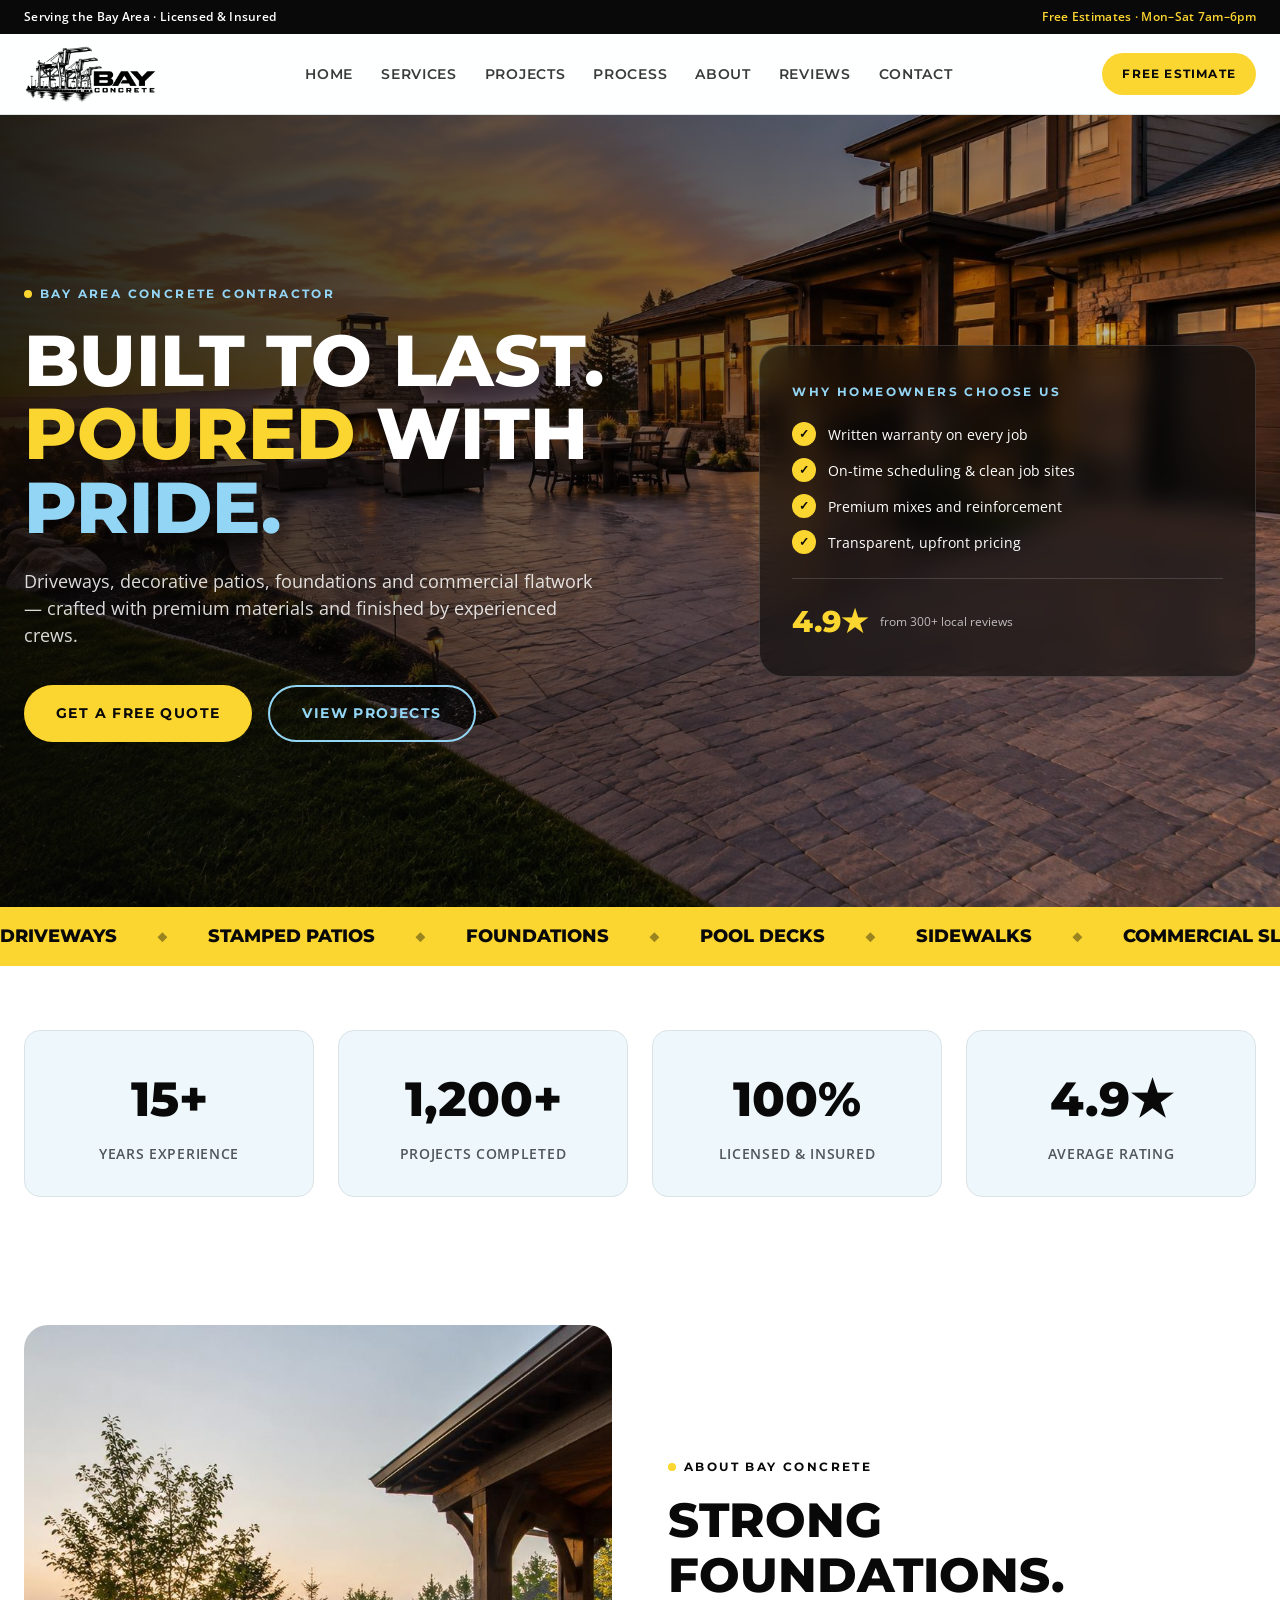
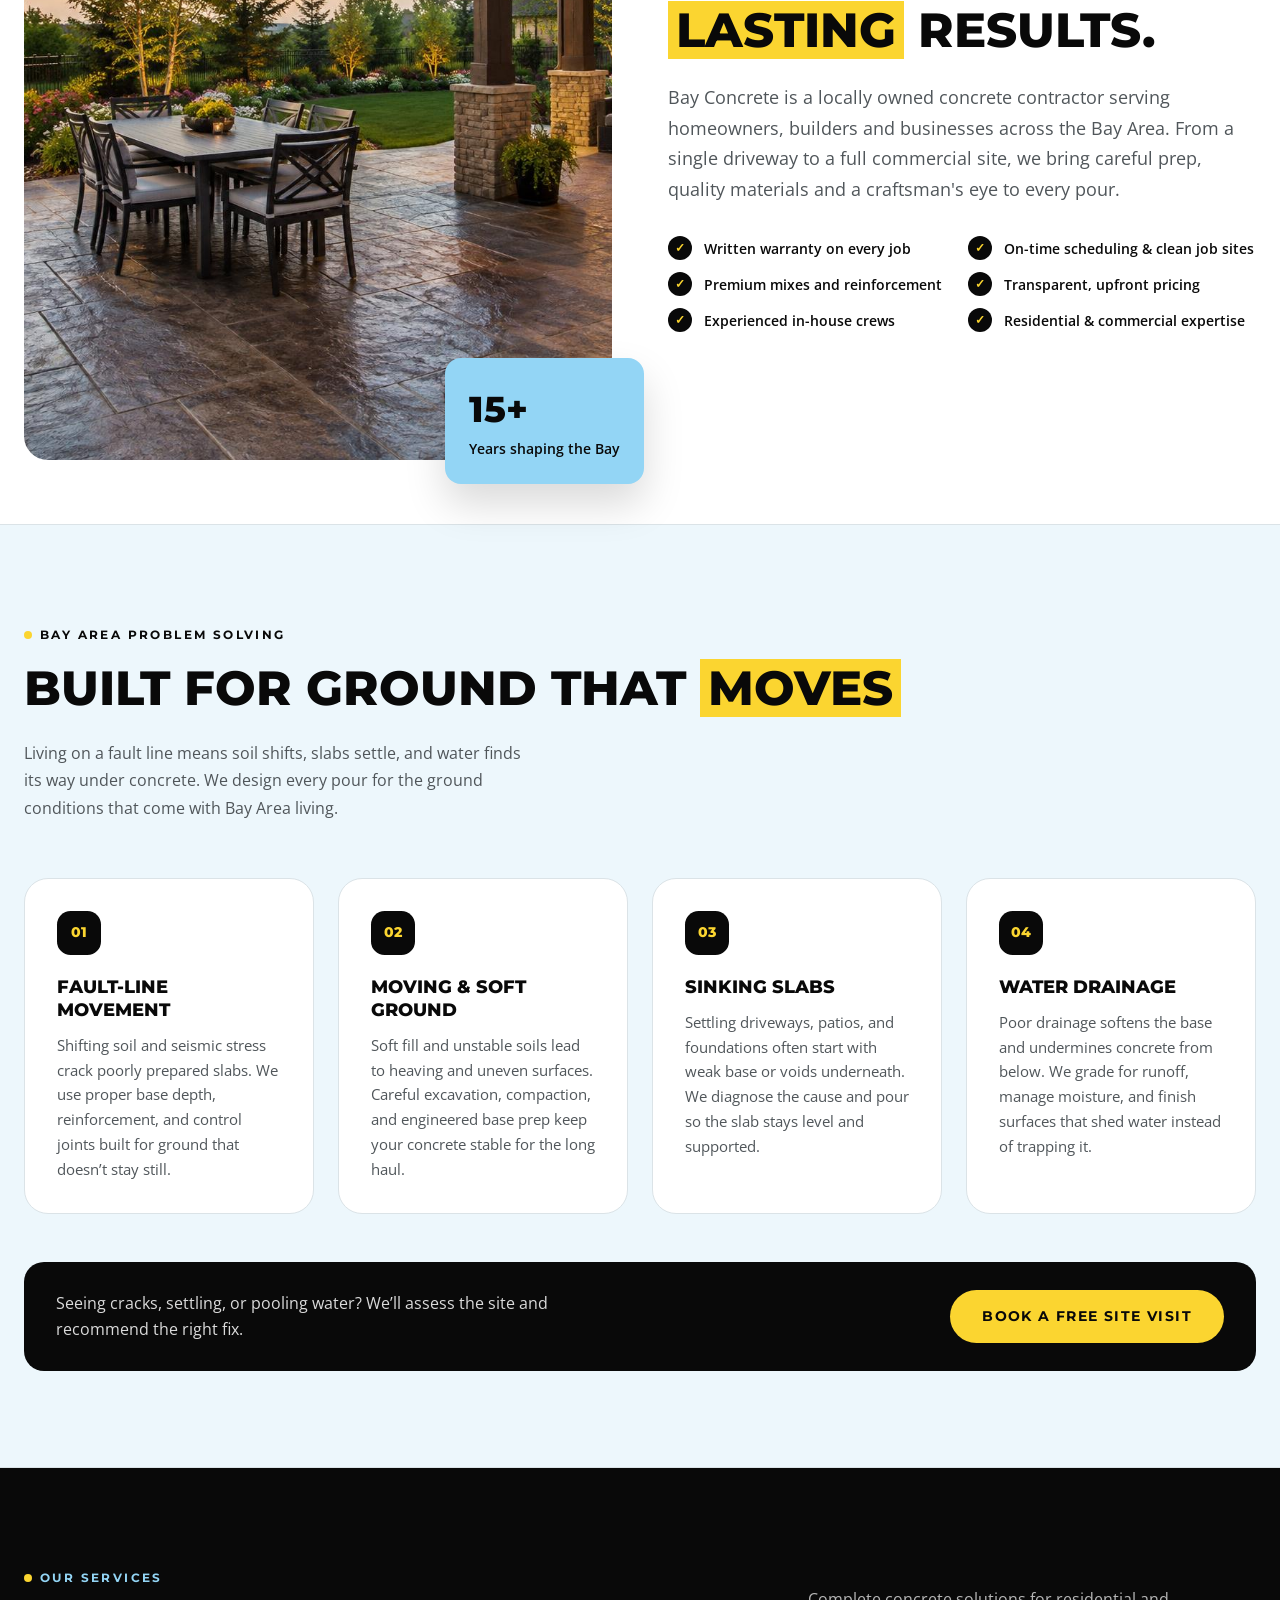
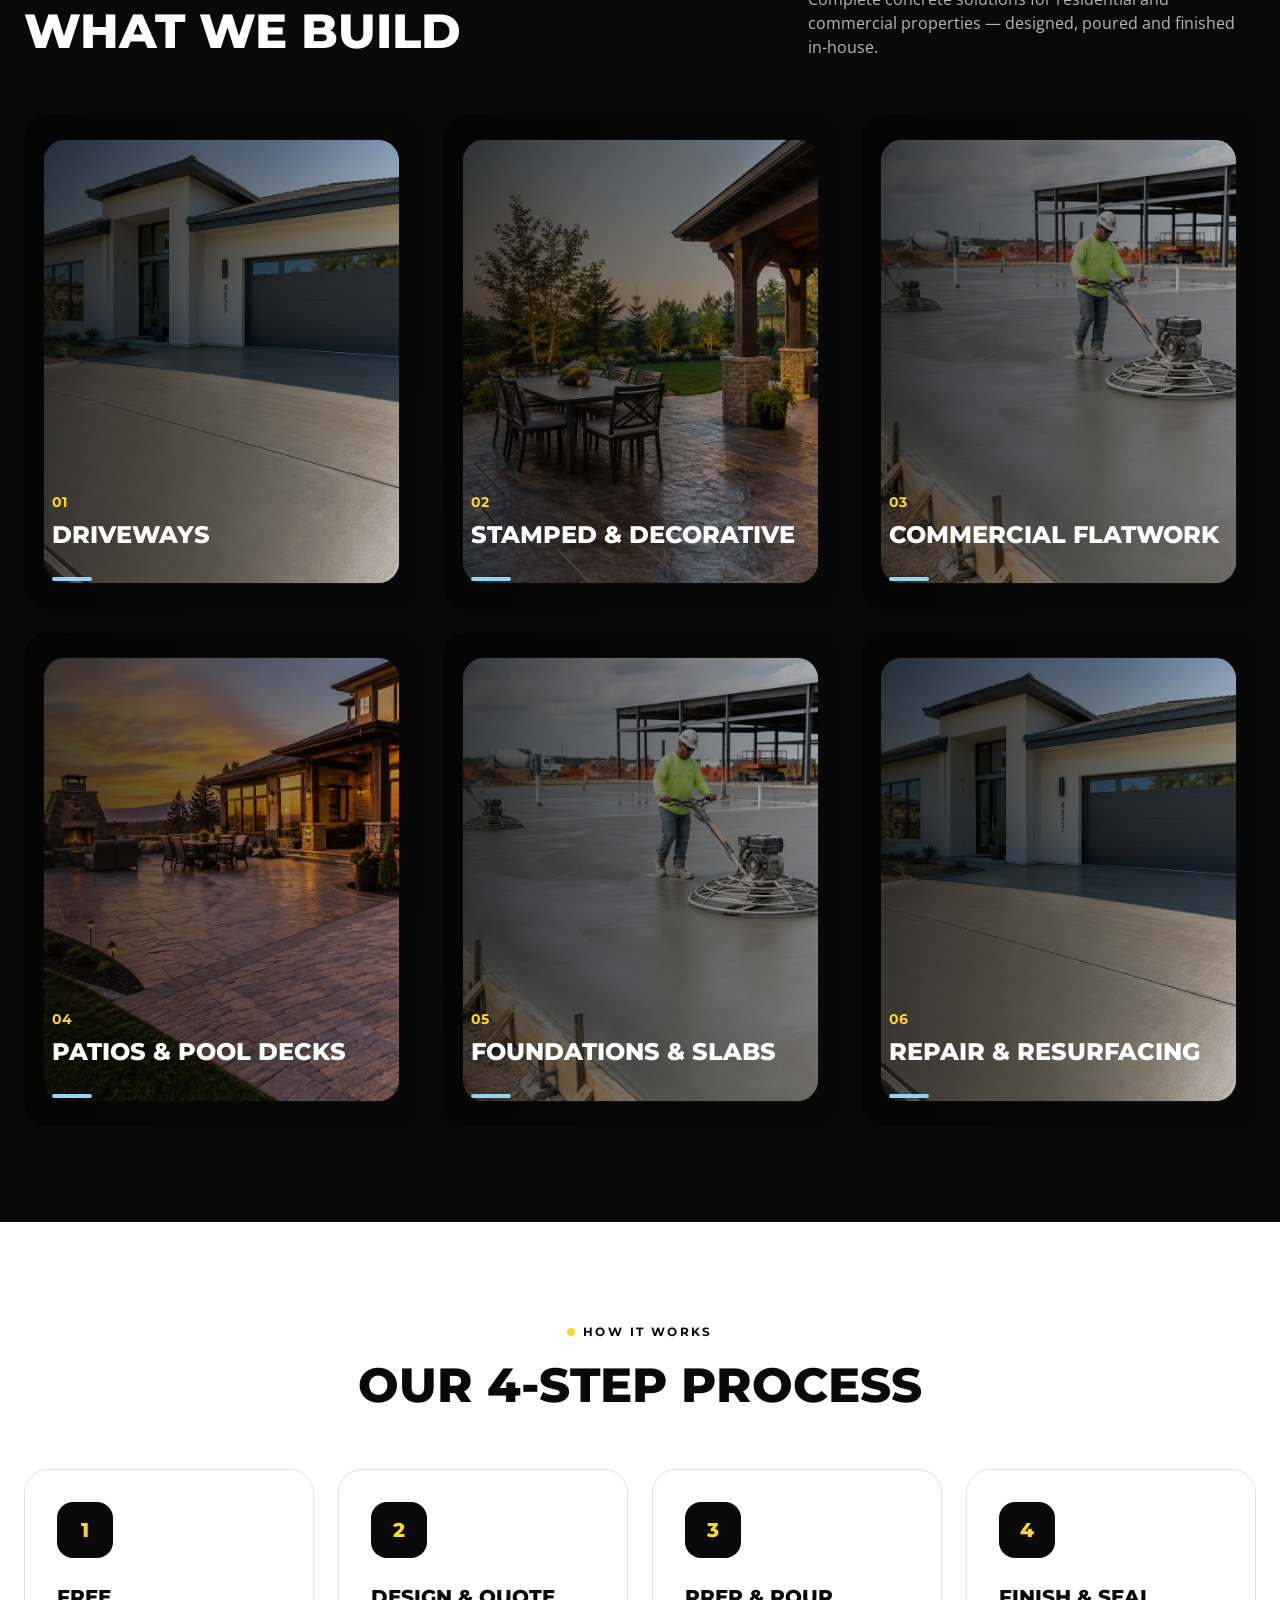
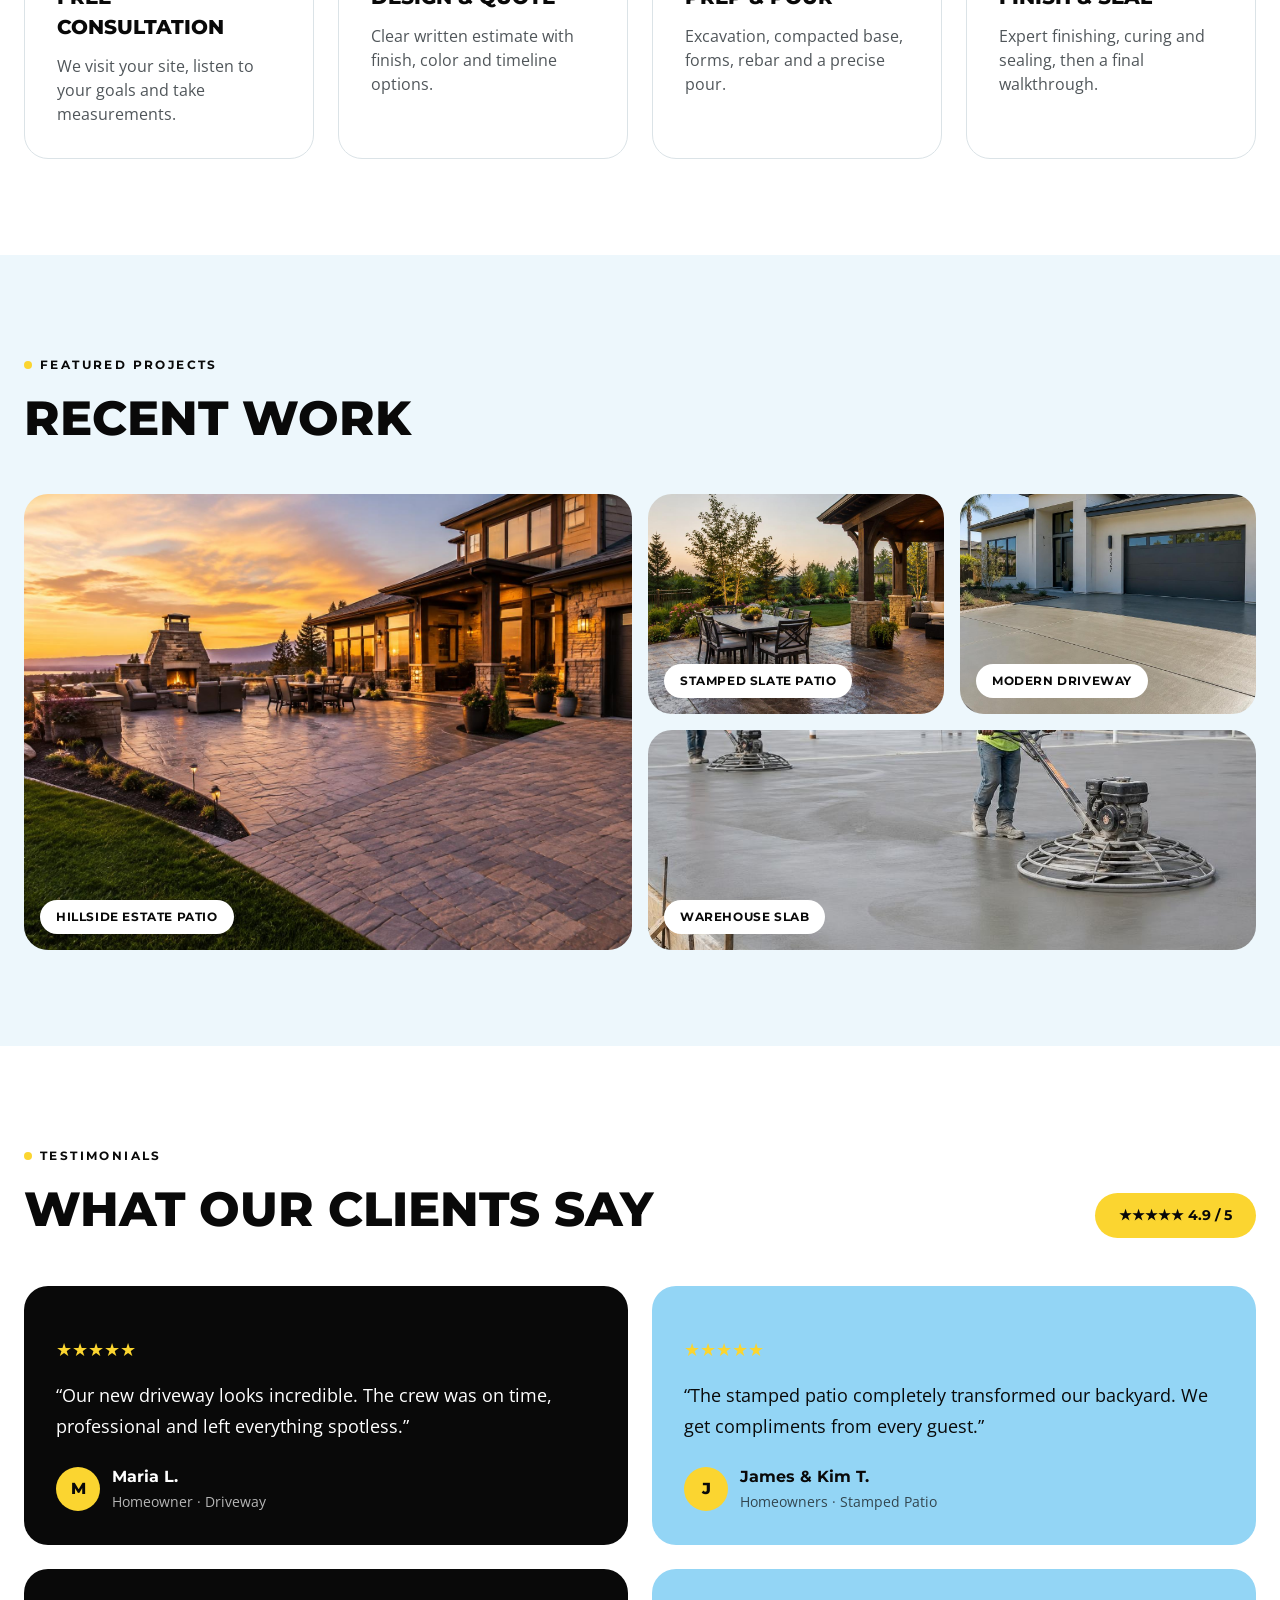
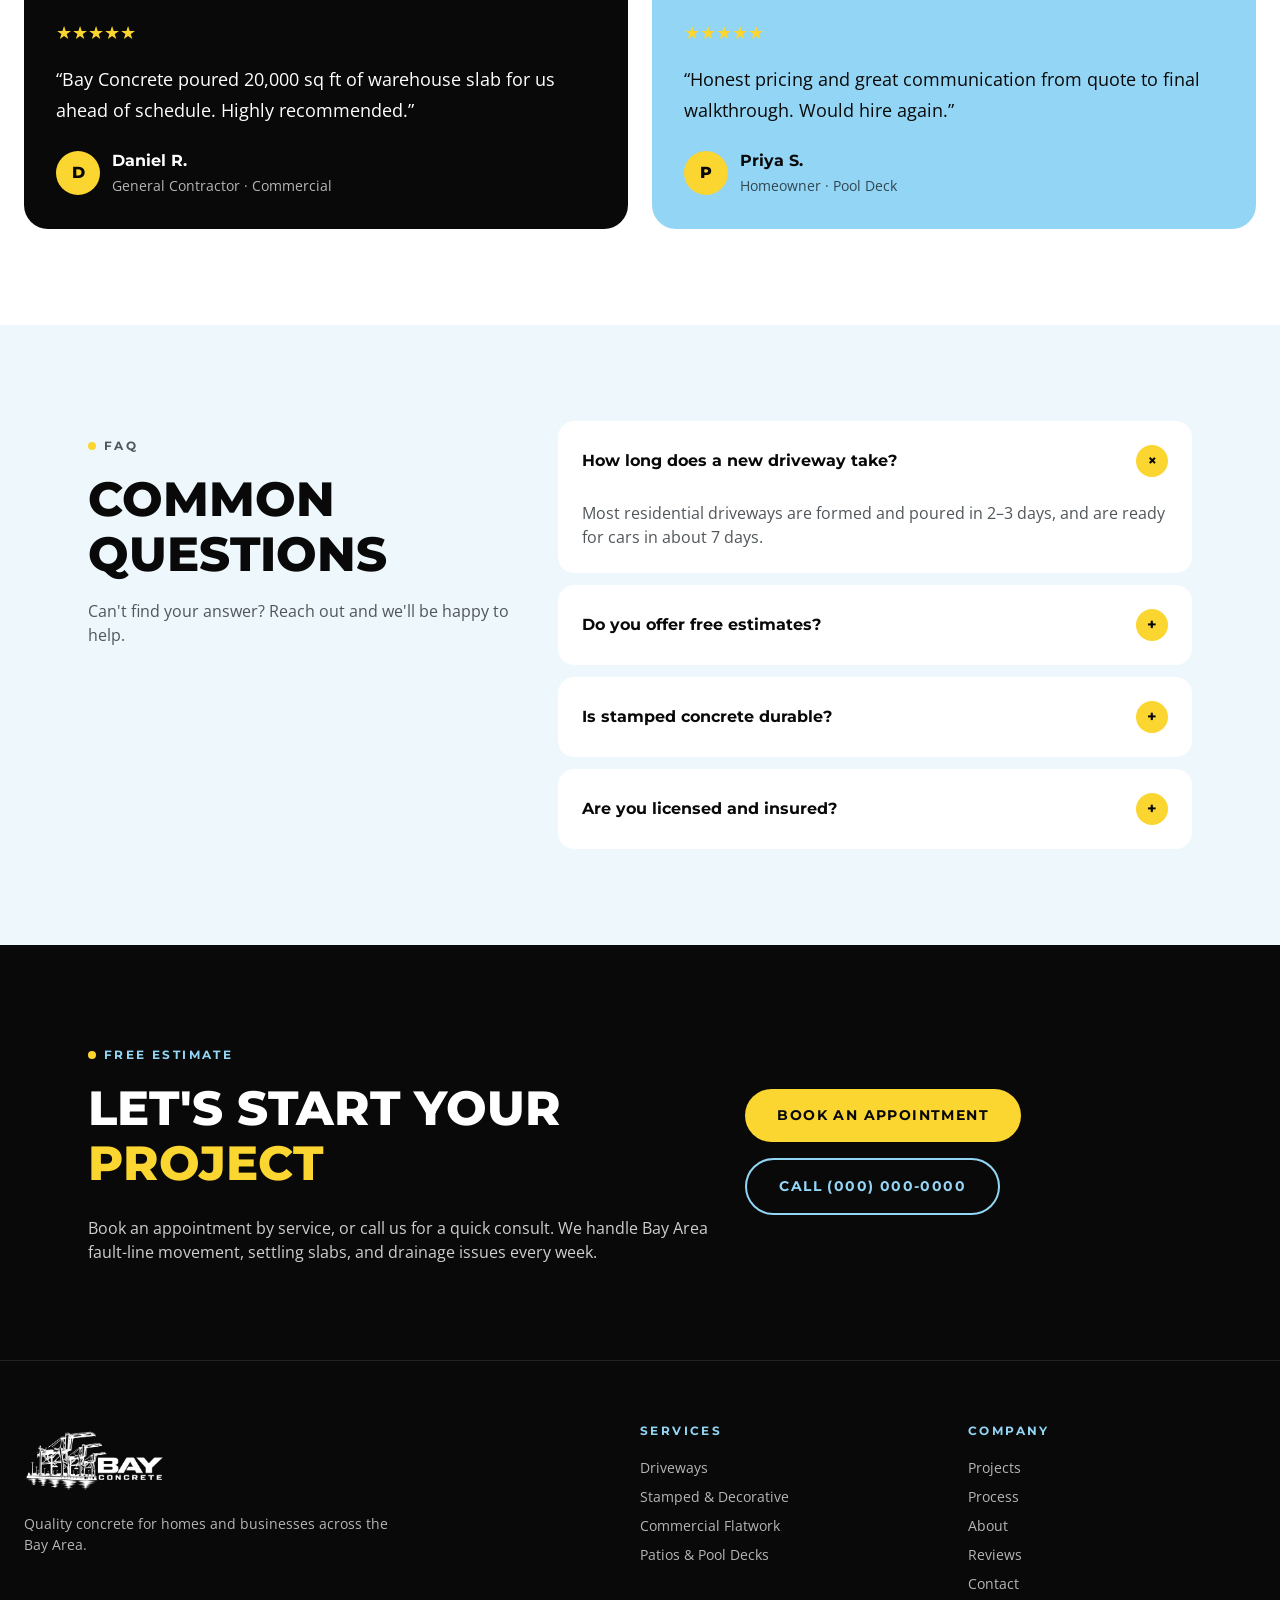
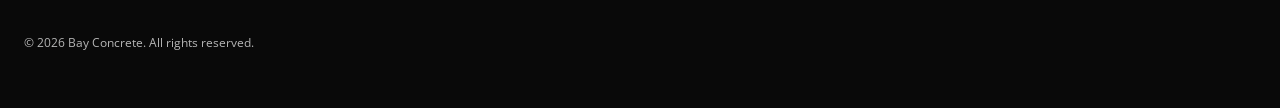
==== index.html @ 12174dfe "Initial Bay Concrete marketing site. Static HTML/CSS/JS site for Bay Area concrete services, contact" ====
<!DOCTYPE html>
<html lang="en">
  <head>
    <meta charset="utf-8" />
    <meta name="viewport" content="width=device-width, initial-scale=1" />
    <title>Bay Concrete | Driveways, Patios &amp; Commercial Concrete</title>
    <meta
      name="description"
      content="Bay Concrete builds driveways, stamped patios, foundations and commercial flatwork. Licensed, insured, free estimates."
    />
    <meta property="og:type" content="website" />
    <meta property="og:title" content="Bay Concrete | Built to Last" />
    <meta
      property="og:description"
      content="Driveways, stamped patios, foundations and commercial concrete. Request a free estimate."
    />
    <meta name="twitter:card" content="summary_large_image" />
    <link rel="icon" href="favicon.png" type="image/png" />
    <link rel="preconnect" href="https://fonts.googleapis.com" />
    <link rel="preconnect" href="https://fonts.gstatic.com" crossorigin />
    <link
      href="https://fonts.googleapis.com/css2?family=Montserrat:wght@400;500;600;700;800&amp;family=Open+Sans:wght@400;600&amp;display=swap"
      rel="stylesheet"
    />
    <link rel="stylesheet" href="css/styles.css?v=5" />
  </head>
  <body>
    <div class="topbar">
      <div class="container topbar-inner">
        <span>Serving the Bay Area · Licensed &amp; Insured</span>
        <span class="highlight">Free Estimates · Mon–Sat 7am–6pm</span>
      </div>
    </div>

    <header class="site-header">
      <div class="container header-inner">
        <a href="#home" aria-label="Bay Concrete home">
          <img class="logo" src="assets/bay-concrete-logo.png" alt="Bay Concrete" />
        </a>

        <!-- CSS-only toggle (works even if JS fails to load) -->
        <input class="nav-checkbox" type="checkbox" id="nav-checkbox" />

        <nav class="nav" id="main-nav" aria-label="Main">
          <a href="#home">Home</a>
          <a href="#services">Services</a>
          <a href="#projects">Projects</a>
          <a href="#process">Process</a>
          <a href="#about">About</a>
          <a href="#reviews">Reviews</a>
          <a href="contact.html">Contact</a>
        </nav>

        <div class="header-actions">
          <a class="header-cta" href="contact.html">Free Estimate</a>
          <label class="nav-toggle" for="nav-checkbox" id="nav-toggle" aria-controls="main-nav">
            <span class="visually-hidden">Menu</span>
            <span class="nav-toggle-bar" aria-hidden="true"></span>
            <span class="nav-toggle-bar" aria-hidden="true"></span>
            <span class="nav-toggle-bar" aria-hidden="true"></span>
          </label>
        </div>
      </div>
    </header>

    <main>
      <section class="hero" id="home">
        <img
          class="hero-bg"
          src="assets/hero.jpg"
          alt="Concrete patio and paver driveway at sunset"
          width="1920"
          height="1088"
        />
        <div class="hero-overlay" aria-hidden="true"></div>
        <div class="container hero-inner">
          <div class="animate-fade-up">
            <p class="eyebrow"><span class="dot" aria-hidden="true"></span>Bay Area Concrete Contractor</p>
            <h1>
              Built to last.<br />
              <span class="primary">Poured</span> with <span class="accent">pride.</span>
            </h1>
            <p class="hero-lead">
              Driveways, decorative patios, foundations and commercial flatwork — crafted with premium
              materials and finished by experienced crews.
            </p>
            <div class="hero-actions">
              <a class="btn btn-primary" href="contact.html">Get a Free Quote</a>
              <a class="btn btn-outline" href="#projects">View Projects</a>
            </div>
          </div>
          <div class="hero-card">
            <p class="eyebrow">Why homeowners choose us</p>
            <ul>
              <li><span class="check" aria-hidden="true">✓</span>Written warranty on every job</li>
              <li><span class="check" aria-hidden="true">✓</span>On-time scheduling &amp; clean job sites</li>
              <li><span class="check" aria-hidden="true">✓</span>Premium mixes and reinforcement</li>
              <li><span class="check" aria-hidden="true">✓</span>Transparent, upfront pricing</li>
            </ul>
            <div class="hero-rating">
              <strong>4.9★</strong>
              <span>from 300+ local reviews</span>
            </div>
          </div>
        </div>
      </section>

      <div class="marquee" aria-hidden="true">
        <div class="marquee-track">
          <span class="marquee-item">Driveways <span class="sep">◆</span></span>
          <span class="marquee-item">Stamped Patios <span class="sep">◆</span></span>
          <span class="marquee-item">Foundations <span class="sep">◆</span></span>
          <span class="marquee-item">Pool Decks <span class="sep">◆</span></span>
          <span class="marquee-item">Sidewalks <span class="sep">◆</span></span>
          <span class="marquee-item">Commercial Slabs <span class="sep">◆</span></span>
          <span class="marquee-item">Resurfacing <span class="sep">◆</span></span>
          <span class="marquee-item">Retaining Walls <span class="sep">◆</span></span>
          <span class="marquee-item">Driveways <span class="sep">◆</span></span>
          <span class="marquee-item">Stamped Patios <span class="sep">◆</span></span>
          <span class="marquee-item">Foundations <span class="sep">◆</span></span>
          <span class="marquee-item">Pool Decks <span class="sep">◆</span></span>
          <span class="marquee-item">Sidewalks <span class="sep">◆</span></span>
          <span class="marquee-item">Commercial Slabs <span class="sep">◆</span></span>
          <span class="marquee-item">Resurfacing <span class="sep">◆</span></span>
          <span class="marquee-item">Retaining Walls <span class="sep">◆</span></span>
        </div>
      </div>

      <section class="container stats">
        <div class="stat"><strong>15+</strong><span>Years experience</span></div>
        <div class="stat"><strong>1,200+</strong><span>Projects completed</span></div>
        <div class="stat"><strong>100%</strong><span>Licensed &amp; insured</span></div>
        <div class="stat"><strong>4.9★</strong><span>Average rating</span></div>
      </section>

      <section class="container about" id="about">
        <div class="about-media">
          <div class="about-media-clip">
            <img src="assets/patio.jpg" alt="Stamped concrete patio" loading="lazy" width="820" height="1025" />
          </div>
          <div class="about-badge">
            <strong>15+</strong>
            <span>Years shaping the Bay</span>
          </div>
        </div>
        <div>
          <p class="eyebrow"><span class="dot" aria-hidden="true"></span>About Bay Concrete</p>
          <h2 class="section-title">Strong foundations. <span class="hl">Lasting</span> results.</h2>
          <p class="about-text">
            Bay Concrete is a locally owned concrete contractor serving homeowners, builders and businesses
            across the Bay Area. From a single driveway to a full commercial site, we bring careful prep,
            quality materials and a craftsman's eye to every pour.
          </p>
          <ul class="reasons">
            <li><span class="check check-dark" aria-hidden="true">✓</span>Written warranty on every job</li>
            <li><span class="check check-dark" aria-hidden="true">✓</span>On-time scheduling &amp; clean job sites</li>
            <li><span class="check check-dark" aria-hidden="true">✓</span>Premium mixes and reinforcement</li>
            <li><span class="check check-dark" aria-hidden="true">✓</span>Transparent, upfront pricing</li>
            <li><span class="check check-dark" aria-hidden="true">✓</span>Experienced in-house crews</li>
            <li><span class="check check-dark" aria-hidden="true">✓</span>Residential &amp; commercial expertise</li>
          </ul>
        </div>
      </section>

      <section class="problems" id="solutions">
        <div class="container">
          <div class="problems-head">
            <div>
              <p class="eyebrow"><span class="dot" aria-hidden="true"></span>Bay Area Problem Solving</p>
              <h2 class="section-title">Built for ground that <span class="hl">moves</span></h2>
            </div>
            <p>
              Living on a fault line means soil shifts, slabs settle, and water finds its way under
              concrete. We design every pour for the ground conditions that come with Bay Area living.
            </p>
          </div>
          <div class="problems-grid">
            <article class="problem-card">
              <span class="problem-tag">01</span>
              <h3>Fault-line movement</h3>
              <p>
                Shifting soil and seismic stress crack poorly prepared slabs. We use proper base depth,
                reinforcement, and control joints built for ground that doesn’t stay still.
              </p>
            </article>
            <article class="problem-card">
              <span class="problem-tag">02</span>
              <h3>Moving &amp; soft ground</h3>
              <p>
                Soft fill and unstable soils lead to heaving and uneven surfaces. Careful excavation,
                compaction, and engineered base prep keep your concrete stable for the long haul.
              </p>
            </article>
            <article class="problem-card">
              <span class="problem-tag">03</span>
              <h3>Sinking slabs</h3>
              <p>
                Settling driveways, patios, and foundations often start with weak base or voids
                underneath. We diagnose the cause and pour so the slab stays level and supported.
              </p>
            </article>
            <article class="problem-card">
              <span class="problem-tag">04</span>
              <h3>Water drainage</h3>
              <p>
                Poor drainage softens the base and undermines concrete from below. We grade for runoff,
                manage moisture, and finish surfaces that shed water instead of trapping it.
              </p>
            </article>
          </div>
          <div class="problems-cta">
            <p>Seeing cracks, settling, or pooling water? We’ll assess the site and recommend the right fix.</p>
            <a class="btn btn-primary" href="contact.html">Book a free site visit</a>
          </div>
        </div>
      </section>

      <section class="services" id="services">
        <div class="container">
          <div class="services-head">
            <div>
              <p class="eyebrow"><span class="dot" aria-hidden="true"></span>Our Services</p>
              <h2 class="section-title">What we build</h2>
            </div>
            <p>
              Complete concrete solutions for residential and commercial properties — designed, poured and
              finished in-house.
            </p>
          </div>
          <div class="services-grid">
            <a class="service-card" href="contact.html?service=Driveways">
              <img src="assets/driveway.jpg" alt="Driveways" loading="lazy" width="820" height="1025" />
              <div class="overlay" aria-hidden="true"></div>
              <div class="body">
                <span class="num">01</span>
                <h3>Driveways</h3>
                <p class="desc">
                  Broom-finish, exposed aggregate and decorative driveways with proper base prep and control
                  joints.
                </p>
                <div class="bar" aria-hidden="true"></div>
              </div>
            </a>
            <a class="service-card" href="contact.html?service=Stamped%20%26%20Decorative">
              <img src="assets/patio.jpg" alt="Stamped &amp; Decorative" loading="lazy" width="820" height="1025" />
              <div class="overlay" aria-hidden="true"></div>
              <div class="body">
                <span class="num">02</span>
                <h3>Stamped &amp; Decorative</h3>
                <p class="desc">
                  Stone, slate and wood-plank patterns with integral color and sealing for a lasting finish.
                </p>
                <div class="bar" aria-hidden="true"></div>
              </div>
            </a>
            <a class="service-card" href="contact.html?service=Commercial%20Flatwork">
              <img src="assets/commercial.jpg" alt="Commercial Flatwork" loading="lazy" width="820" height="1025" />
              <div class="overlay" aria-hidden="true"></div>
              <div class="body">
                <span class="num">03</span>
                <h3>Commercial Flatwork</h3>
                <p class="desc">Warehouse floors, parking lots, ADA ramps and sidewalks delivered on schedule.</p>
                <div class="bar" aria-hidden="true"></div>
              </div>
            </a>
            <a class="service-card" href="contact.html?service=Patios%20%26%20Pool%20Decks">
              <img src="assets/hero.jpg" alt="Patios &amp; Pool Decks" loading="lazy" width="820" height="1025" />
              <div class="overlay" aria-hidden="true"></div>
              <div class="body">
                <span class="num">04</span>
                <h3>Patios &amp; Pool Decks</h3>
                <p class="desc">
                  Slip-resistant, cool-touch surfaces designed for outdoor living and entertaining.
                </p>
                <div class="bar" aria-hidden="true"></div>
              </div>
            </a>
            <a class="service-card" href="contact.html?service=Foundations%20%26%20Slabs">
              <img src="assets/commercial.jpg" alt="Foundations &amp; Slabs" loading="lazy" width="820" height="1025" />
              <div class="overlay" aria-hidden="true"></div>
              <div class="body">
                <span class="num">05</span>
                <h3>Foundations &amp; Slabs</h3>
                <p class="desc">Engineered footings, slabs and garage pads poured to spec and inspected.</p>
                <div class="bar" aria-hidden="true"></div>
              </div>
            </a>
            <a class="service-card" href="contact.html?service=Repair%20%26%20Resurfacing">
              <img src="assets/driveway.jpg" alt="Repair &amp; Resurfacing" loading="lazy" width="820" height="1025" />
              <div class="overlay" aria-hidden="true"></div>
              <div class="body">
                <span class="num">06</span>
                <h3>Repair &amp; Resurfacing</h3>
                <p class="desc">
                  Crack repair, leveling, overlays and sealing that bring tired concrete back to life.
                </p>
                <div class="bar" aria-hidden="true"></div>
              </div>
            </a>
          </div>
        </div>
      </section>

      <section class="container process" id="process">
        <div class="process-head">
          <p class="eyebrow"><span class="dot" aria-hidden="true"></span>How it works</p>
          <h2 class="section-title">Our 4-step process</h2>
        </div>
        <div class="process-grid">
          <div class="process-card">
            <span class="step">1</span>
            <h3>Free Consultation</h3>
            <p>We visit your site, listen to your goals and take measurements.</p>
          </div>
          <div class="process-card">
            <span class="step">2</span>
            <h3>Design &amp; Quote</h3>
            <p>Clear written estimate with finish, color and timeline options.</p>
          </div>
          <div class="process-card">
            <span class="step">3</span>
            <h3>Prep &amp; Pour</h3>
            <p>Excavation, compacted base, forms, rebar and a precise pour.</p>
          </div>
          <div class="process-card">
            <span class="step">4</span>
            <h3>Finish &amp; Seal</h3>
            <p>Expert finishing, curing and sealing, then a final walkthrough.</p>
          </div>
        </div>
      </section>

      <section class="projects" id="projects">
        <div class="container">
          <p class="eyebrow"><span class="dot" aria-hidden="true"></span>Featured Projects</p>
          <h2 class="section-title">Recent work</h2>
          <div class="projects-grid">
            <figure class="project-card span-2 row-2">
              <img src="assets/hero.jpg" alt="Hillside Estate Patio" loading="lazy" />
              <figcaption>Hillside Estate Patio</figcaption>
            </figure>
            <figure class="project-card">
              <img src="assets/patio.jpg" alt="Stamped Slate Patio" loading="lazy" />
              <figcaption>Stamped Slate Patio</figcaption>
            </figure>
            <figure class="project-card">
              <img src="assets/driveway.jpg" alt="Modern Driveway" loading="lazy" />
              <figcaption>Modern Driveway</figcaption>
            </figure>
            <figure class="project-card span-2">
              <img src="assets/commercial.jpg" alt="Warehouse Slab" loading="lazy" />
              <figcaption>Warehouse Slab</figcaption>
            </figure>
          </div>
        </div>
      </section>

      <section class="container testimonials" id="reviews">
        <div class="testimonials-head">
          <div>
            <p class="eyebrow"><span class="dot" aria-hidden="true"></span>Testimonials</p>
            <h2 class="section-title">What our clients say</h2>
          </div>
          <div class="rating-pill">★★★★★ 4.9 / 5</div>
        </div>
        <div class="testimonials-grid">
          <blockquote class="quote dark">
            <p class="stars">★★★★★</p>
            <p>
              “Our new driveway looks incredible. The crew was on time, professional and left everything
              spotless.”
            </p>
            <footer>
              <span class="avatar" aria-hidden="true">M</span>
              <cite><strong>Maria L.</strong><span>Homeowner · Driveway</span></cite>
            </footer>
          </blockquote>
          <blockquote class="quote light">
            <p class="stars">★★★★★</p>
            <p>
              “The stamped patio completely transformed our backyard. We get compliments from every guest.”
            </p>
            <footer>
              <span class="avatar" aria-hidden="true">J</span>
              <cite><strong>James &amp; Kim T.</strong><span>Homeowners · Stamped Patio</span></cite>
            </footer>
          </blockquote>
          <blockquote class="quote dark">
            <p class="stars">★★★★★</p>
            <p>
              “Bay Concrete poured 20,000 sq ft of warehouse slab for us ahead of schedule. Highly
              recommended.”
            </p>
            <footer>
              <span class="avatar" aria-hidden="true">D</span>
              <cite><strong>Daniel R.</strong><span>General Contractor · Commercial</span></cite>
            </footer>
          </blockquote>
          <blockquote class="quote light">
            <p class="stars">★★★★★</p>
            <p>
              “Honest pricing and great communication from quote to final walkthrough. Would hire again.”
            </p>
            <footer>
              <span class="avatar" aria-hidden="true">P</span>
              <cite><strong>Priya S.</strong><span>Homeowner · Pool Deck</span></cite>
            </footer>
          </blockquote>
        </div>
      </section>

      <section class="faq" id="faq">
        <div class="container faq-inner">
          <div class="faq-intro">
            <p class="eyebrow"><span class="dot" aria-hidden="true"></span>FAQ</p>
            <h2 class="section-title">Common questions</h2>
            <p>Can't find your answer? Reach out and we'll be happy to help.</p>
          </div>
          <div class="faq-list" id="faq-list">
            <div class="faq-item is-open">
              <button type="button" aria-expanded="true">
                How long does a new driveway take?
                <span class="faq-icon" aria-hidden="true">+</span>
              </button>
              <p class="faq-answer">
                Most residential driveways are formed and poured in 2–3 days, and are ready for cars in about
                7 days.
              </p>
            </div>
            <div class="faq-item">
              <button type="button" aria-expanded="false">
                Do you offer free estimates?
                <span class="faq-icon" aria-hidden="true">+</span>
              </button>
              <p class="faq-answer">Yes. Every estimate is free, written and comes with no obligation.</p>
            </div>
            <div class="faq-item">
              <button type="button" aria-expanded="false">
                Is stamped concrete durable?
                <span class="faq-icon" aria-hidden="true">+</span>
              </button>
              <p class="faq-answer">
                Absolutely. With proper sealing every 2–3 years, stamped concrete lasts for decades.
              </p>
            </div>
            <div class="faq-item">
              <button type="button" aria-expanded="false">
                Are you licensed and insured?
                <span class="faq-icon" aria-hidden="true">+</span>
              </button>
              <p class="faq-answer">
                Yes, Bay Concrete is fully licensed and insured for residential and commercial work.
              </p>
            </div>
          </div>
        </div>
      </section>

      <section class="contact" id="contact">
        <div class="container contact-cta-inner">
          <div>
            <p class="eyebrow"><span class="dot" aria-hidden="true"></span>Free Estimate</p>
            <h2 class="section-title">Let's start your <span class="primary">project</span></h2>
            <p class="contact-lead">
              Book an appointment by service, or call us for a quick consult. We handle Bay Area fault-line
              movement, settling slabs, and drainage issues every week.
            </p>
          </div>
          <div class="contact-cta-actions">
            <a class="btn btn-primary" href="contact.html">Book an appointment</a>
            <a class="btn btn-outline" href="tel:+10000000000">Call (000) 000-0000</a>
          </div>
        </div>
      </section>
    </main>

    <footer class="site-footer">
      <div class="container footer-grid">
        <div class="brand">
          <img class="footer-logo" src="assets/bay-concrete-logo-white.png" alt="Bay Concrete" />
          <p>Quality concrete for homes and businesses across the Bay Area.</p>
        </div>
        <div>
          <p class="eyebrow">Services</p>
          <ul>
            <li><a href="#services">Driveways</a></li>
            <li><a href="#services">Stamped &amp; Decorative</a></li>
            <li><a href="#services">Commercial Flatwork</a></li>
            <li><a href="#services">Patios &amp; Pool Decks</a></li>
          </ul>
        </div>
        <div>
          <p class="eyebrow">Company</p>
          <ul>
            <li><a href="#projects">Projects</a></li>
            <li><a href="#process">Process</a></li>
            <li><a href="#about">About</a></li>
            <li><a href="#reviews">Reviews</a></li>
            <li><a href="contact.html">Contact</a></li>
          </ul>
        </div>
      </div>
      <p class="container copyright">© <span id="year"></span> Bay Concrete. All rights reserved.</p>
    </footer>

    <script src="js/main.js?v=5"></script>
  </body>
</html>
---- css/styles.css ----
/* Bay Concrete — static site styles */

:root {
  --radius: 1rem;
  --background: oklch(1 0 0);
  --foreground: oklch(0.14 0 0);
  --primary: oklch(0.88 0.17 95);
  --primary-foreground: oklch(0.14 0 0);
  --secondary: oklch(0.14 0 0);
  --secondary-foreground: oklch(1 0 0);
  --muted: oklch(0.97 0.012 230);
  --muted-foreground: oklch(0.45 0.01 240);
  --accent: oklch(0.84 0.08 230);
  --accent-foreground: oklch(0.14 0 0);
  --border: oklch(0.91 0.01 230);
  --input: oklch(0.88 0.01 230);
  --ring: oklch(0.74 0.11 230);
  --font-display: "Montserrat", sans-serif;
  --font-body: "Open Sans", sans-serif;
  --hero-overlay: linear-gradient(
    100deg,
    oklch(0.1 0 0 / 0.88) 0%,
    oklch(0.1 0 0 / 0.5) 55%,
    oklch(0.1 0 0 / 0.1) 100%
  );
  --max: 80rem;
}

*,
*::before,
*::after {
  box-sizing: border-box;
  margin: 0;
  padding: 0;
  border-color: var(--border);
}

html {
  scroll-behavior: smooth;
  scroll-padding-top: 5.5rem; /* clear sticky header on in-page links */
}

body {
  background: var(--background);
  color: var(--foreground);
  font-family: var(--font-body);
  line-height: 1.5;
  min-height: 100vh;
}

img {
  display: block;
  max-width: 100%;
  height: auto; /* override HTML height attrs (matches Tailwind preflight) */
}

a {
  color: inherit;
  text-decoration: none;
}

ul {
  list-style: none;
}

button,
input,
select,
textarea {
  font: inherit;
  color: inherit;
}

h1,
h2,
h3,
h4,
.font-display {
  font-family: var(--font-display);
}

.eyebrow {
  font-family: var(--font-display);
  font-size: 0.75rem;
  font-weight: 700;
  letter-spacing: 0.2em;
  text-transform: uppercase;
  display: inline-flex;
  align-items: center;
  gap: 0.5rem;
}

.eyebrow .dot {
  width: 0.5rem;
  height: 0.5rem;
  border-radius: 9999px;
  background: var(--primary);
  flex-shrink: 0;
}

.container {
  width: 100%;
  max-width: var(--max);
  margin-inline: auto;
  padding-inline: 1.5rem;
}

/* —— Top bar —— */
.topbar {
  background: var(--secondary);
  color: var(--secondary-foreground);
}

.topbar-inner {
  display: flex;
  flex-wrap: wrap;
  justify-content: space-between;
  gap: 0.5rem;
  padding-block: 0.5rem;
  font-size: 0.75rem;
  font-weight: 600;
  letter-spacing: 0.025em;
}

.topbar .highlight {
  color: var(--primary);
}

/* —— Header —— */
.site-header {
  position: sticky;
  top: 0;
  z-index: 1000;
  border-bottom: 1px solid var(--border);
  background: color-mix(in oklch, var(--background) 90%, transparent);
  backdrop-filter: blur(8px);
}

.header-inner {
  position: relative;
  display: flex;
  align-items: center;
  justify-content: space-between;
  gap: 1rem;
  padding-block: 0.75rem;
}

.logo {
  height: 3.5rem;
  width: auto;
}

.header-actions {
  display: flex;
  align-items: center;
  gap: 0.75rem;
  flex-shrink: 0;
  z-index: 2;
}

.visually-hidden {
  position: absolute;
  width: 1px;
  height: 1px;
  padding: 0;
  margin: -1px;
  overflow: hidden;
  clip: rect(0, 0, 0, 0);
  white-space: nowrap;
  border: 0;
}

.nav-checkbox {
  position: absolute;
  opacity: 0;
  pointer-events: none;
  width: 0;
  height: 0;
}

.nav {
  display: flex;
  flex-direction: column;
  gap: 0.25rem;
  position: absolute;
  top: calc(100% + 1px);
  left: 0;
  right: 0;
  z-index: 1001;
  padding: 1rem 1.5rem 1.5rem;
  background: var(--background);
  border-bottom: 1px solid var(--border);
  box-shadow: 0 16px 40px oklch(0 0 0 / 0.12);
  transform: translateY(-0.5rem);
  opacity: 0;
  visibility: hidden;
  pointer-events: none;
  transition: opacity 0.2s ease, transform 0.2s ease, visibility 0.2s ease;
}

/* Open via checkbox — no JS required */
.nav-checkbox:checked ~ .nav {
  opacity: 1;
  visibility: visible;
  pointer-events: auto;
  transform: translateY(0);
}

.nav a {
  font-family: var(--font-display);
  font-size: 0.875rem;
  font-weight: 600;
  text-transform: uppercase;
  letter-spacing: 0.05em;
  color: color-mix(in oklch, var(--foreground) 80%, transparent);
  transition: color 0.2s ease;
  padding: 0.85rem 0.25rem;
  border-bottom: 1px solid var(--border);
}

.nav a:last-child {
  border-bottom: none;
}

.nav a:hover {
  color: var(--foreground);
}

.header-cta {
  font-family: var(--font-display);
  display: inline-flex;
  align-items: center;
  border-radius: 9999px;
  background: var(--primary);
  padding: 0.75rem 1.25rem;
  font-size: 0.75rem;
  font-weight: 700;
  text-transform: uppercase;
  letter-spacing: 0.1em;
  color: var(--primary-foreground);
  transition: transform 0.2s ease;
  white-space: nowrap;
}

.header-cta:hover {
  transform: translateY(-2px);
}

.nav-toggle {
  display: inline-flex;
  flex-direction: column;
  justify-content: center;
  gap: 5px;
  width: 2.5rem;
  height: 2.5rem;
  padding: 0.5rem;
  border: 1px solid var(--border);
  border-radius: 0.75rem;
  background: var(--background);
  cursor: pointer;
  box-sizing: border-box;
}

.nav-toggle-bar {
  display: block;
  width: 100%;
  height: 2px;
  border-radius: 9999px;
  background: var(--foreground);
  transition: transform 0.2s ease, opacity 0.2s ease;
}

.nav-checkbox:checked ~ .header-actions .nav-toggle-bar:nth-child(2) {
  transform: translateY(7px) rotate(45deg);
}

.nav-checkbox:checked ~ .header-actions .nav-toggle-bar:nth-child(3) {
  opacity: 0;
}

.nav-checkbox:checked ~ .header-actions .nav-toggle-bar:nth-child(4) {
  transform: translateY(-7px) rotate(-45deg);
}

/* nth-child offsets: 1 = visually-hidden span, 2–4 = bars */
body:has(.nav-checkbox:checked) {
  overflow: hidden;
}

@media (min-width: 1024px) {
  .nav-toggle,
  .nav-checkbox {
    display: none;
  }

  .nav {
    position: static;
    flex-direction: row;
    align-items: center;
    gap: 1.75rem;
    padding: 0;
    background: transparent;
    border: none;
    box-shadow: none;
    opacity: 1;
    visibility: visible;
    pointer-events: auto;
    transform: none;
    transition: none;
    z-index: auto;
  }

  .nav a {
    padding: 0;
    border-bottom: none;
  }

  body:has(.nav-checkbox:checked) {
    overflow: auto;
  }
}

/* —— Hero —— */
.hero {
  position: relative;
  min-height: 88vh;
  overflow: hidden;
  background: var(--secondary);
}

.hero-bg {
  position: absolute;
  inset: 0;
  width: 100%;
  height: 100%;
  object-fit: cover;
  transform: scale(1.05);
}

.hero-overlay {
  position: absolute;
  inset: 0;
  background-image: var(--hero-overlay);
}

.hero-inner {
  position: relative;
  display: grid;
  align-items: center;
  gap: 2.5rem;
  min-height: 88vh;
  padding-block: 5rem;
}

@media (min-width: 1024px) {
  .hero-inner {
    grid-template-columns: 1.4fr 1fr;
  }
}

.hero .eyebrow {
  color: var(--accent);
}

.hero h1 {
  margin-top: 1.25rem;
  font-size: clamp(2.75rem, 6vw, 4.5rem);
  font-weight: 800;
  text-transform: uppercase;
  line-height: 1.02;
  color: var(--secondary-foreground);
}

.hero h1 .primary {
  color: var(--primary);
}

.hero h1 .accent {
  color: var(--accent);
}

.hero-lead {
  margin-top: 1.5rem;
  max-width: 36rem;
  font-size: 1.125rem;
  color: color-mix(in oklch, var(--secondary-foreground) 85%, transparent);
}

.hero-actions {
  margin-top: 2.25rem;
  display: flex;
  flex-wrap: wrap;
  gap: 1rem;
}

.btn {
  font-family: var(--font-display);
  display: inline-flex;
  align-items: center;
  justify-content: center;
  border-radius: 9999px;
  padding: 1rem 2rem;
  font-size: 0.875rem;
  font-weight: 700;
  text-transform: uppercase;
  letter-spacing: 0.1em;
  transition: transform 0.2s ease, background-color 0.2s ease, color 0.2s ease;
  border: none;
  cursor: pointer;
}

.btn:hover {
  transform: translateY(-4px);
}

.btn-primary {
  background: var(--primary);
  color: var(--primary-foreground);
}

.btn-outline {
  border: 2px solid var(--accent);
  color: var(--accent);
  background: transparent;
}

.btn-outline:hover {
  background: var(--accent);
  color: var(--accent-foreground);
}

.hero-card {
  display: none;
  border-radius: 1.5rem;
  border: 1px solid color-mix(in oklch, var(--secondary-foreground) 15%, transparent);
  background: color-mix(in oklch, var(--secondary) 60%, transparent);
  padding: 2rem;
  color: var(--secondary-foreground);
  backdrop-filter: blur(12px);
  animation: float 6s ease-in-out infinite;
}

@media (min-width: 1024px) {
  .hero-card {
    display: block;
  }
}

.hero-card .eyebrow {
  color: var(--accent);
}

.hero-card ul {
  margin-top: 1.25rem;
  display: flex;
  flex-direction: column;
  gap: 0.75rem;
}

.hero-card li {
  display: flex;
  align-items: center;
  gap: 0.75rem;
  font-size: 0.875rem;
}

.check {
  display: grid;
  place-items: center;
  width: 1.5rem;
  height: 1.5rem;
  border-radius: 9999px;
  background: var(--primary);
  color: var(--primary-foreground);
  font-size: 0.75rem;
  font-weight: 700;
  flex-shrink: 0;
}

.check-dark {
  background: var(--secondary);
  color: var(--primary);
}

.hero-rating {
  margin-top: 1.5rem;
  display: flex;
  align-items: center;
  gap: 0.75rem;
  border-top: 1px solid color-mix(in oklch, var(--secondary-foreground) 15%, transparent);
  padding-top: 1.25rem;
}

.hero-rating strong {
  font-family: var(--font-display);
  font-size: 1.875rem;
  font-weight: 800;
  color: var(--primary);
}

.hero-rating span {
  font-size: 0.75rem;
  color: color-mix(in oklch, var(--secondary-foreground) 70%, transparent);
}

.animate-fade-up {
  animation: fade-up 0.8s ease-out both;
}

@keyframes fade-up {
  from {
    opacity: 0;
    transform: translateY(24px);
  }
  to {
    opacity: 1;
    transform: translateY(0);
  }
}

@keyframes float {
  0%,
  100% {
    transform: translateY(0);
  }
  50% {
    transform: translateY(-12px);
  }
}

/* —— Marquee —— */
.marquee {
  overflow: hidden;
  background: var(--primary);
  padding-block: 1rem;
}

.marquee-track {
  display: flex;
  width: max-content;
  gap: 2.5rem;
  white-space: nowrap;
  animation: marquee 28s linear infinite;
}

.marquee-item {
  font-family: var(--font-display);
  display: flex;
  align-items: center;
  gap: 2.5rem;
  font-size: 1.125rem;
  font-weight: 800;
  text-transform: uppercase;
  color: var(--primary-foreground);
}

.marquee-item .sep {
  color: color-mix(in oklch, var(--accent-foreground) 40%, transparent);
}

@keyframes marquee {
  from {
    transform: translateX(0);
  }
  to {
    transform: translateX(-50%);
  }
}

/* —— Stats —— */
.stats {
  display: grid;
  grid-template-columns: repeat(2, 1fr);
  gap: 1.5rem;
  padding-block: 4rem;
}

@media (min-width: 768px) {
  .stats {
    grid-template-columns: repeat(4, 1fr);
  }
}

.stat {
  border-radius: 1rem;
  border: 1px solid var(--border);
  background: var(--muted);
  padding: 2rem;
  text-align: center;
  transition: transform 0.2s ease;
}

.stat:hover {
  transform: translateY(-4px);
}

.stat strong {
  font-family: var(--font-display);
  font-size: clamp(2rem, 4vw, 3rem);
  font-weight: 800;
  display: block;
}

.stat span {
  margin-top: 0.5rem;
  display: block;
  font-size: 0.875rem;
  font-weight: 600;
  text-transform: uppercase;
  letter-spacing: 0.05em;
  color: var(--muted-foreground);
}

/* —— About —— */
.about {
  display: grid;
  align-items: center;
  gap: 3.5rem;
  padding-block: 4rem;
}

@media (min-width: 1024px) {
  .about {
    grid-template-columns: 1fr 1fr;
  }
}

.about-media {
  position: relative;
}

.about-media-clip {
  overflow: hidden;
  border-radius: 1.5rem;
  aspect-ratio: 4 / 5; /* matches original aspect-[4/5] */
  background: var(--muted);
}

.about-media-clip img {
  display: block;
  width: 100%;
  height: 100%;
  object-fit: cover;
  object-position: center;
}

.about-badge {
  position: absolute;
  bottom: -1.5rem;
  right: -1rem;
  border-radius: 1rem;
  background: var(--accent);
  padding: 1.5rem;
  box-shadow: 0 20px 40px oklch(0 0 0 / 0.15);
}

@media (min-width: 768px) {
  .about-badge {
    right: -2rem;
  }
}

.about-badge strong {
  font-family: var(--font-display);
  font-size: 2.25rem;
  font-weight: 800;
  display: block;
}

.about-badge span {
  font-size: 0.875rem;
  font-weight: 600;
}

.section-title {
  margin-top: 1rem;
  font-size: clamp(2rem, 4vw, 3rem);
  font-weight: 800;
  text-transform: uppercase;
  line-height: 1.15;
}

.section-title .hl {
  background: var(--primary);
  padding-inline: 0.5rem;
}

.about-text {
  margin-top: 1.5rem;
  font-size: 1.125rem;
  line-height: 1.7;
  color: var(--muted-foreground);
}

.reasons {
  margin-top: 2rem;
  display: grid;
  gap: 0.75rem;
}

@media (min-width: 640px) {
  .reasons {
    grid-template-columns: 1fr 1fr;
  }
}

.reasons li {
  display: flex;
  align-items: center;
  gap: 0.75rem;
  font-size: 0.875rem;
  font-weight: 600;
}

/* —— Bay Area problem solving —— */
.problems {
  background: var(--muted);
  padding-block: 6rem;
  border-block: 1px solid var(--border);
}

.problems-head {
  display: flex;
  flex-wrap: wrap;
  align-items: flex-end;
  justify-content: space-between;
  gap: 1.5rem;
}

.problems-head > p {
  max-width: 32rem;
  color: var(--muted-foreground);
  line-height: 1.7;
}

.problems-grid {
  margin-top: 3.5rem;
  display: grid;
  gap: 1.5rem;
}

@media (min-width: 768px) {
  .problems-grid {
    grid-template-columns: 1fr 1fr;
  }
}

@media (min-width: 1024px) {
  .problems-grid {
    grid-template-columns: repeat(4, 1fr);
  }
}

.problem-card {
  border-radius: 1.5rem;
  border: 1px solid var(--border);
  background: var(--background);
  padding: 2rem;
  transition: transform 0.2s ease, background-color 0.2s ease, border-color 0.2s ease;
}

.problem-card:hover {
  transform: translateY(-6px);
  background: var(--accent);
  border-color: transparent;
}

.problem-tag {
  font-family: var(--font-display);
  display: inline-grid;
  place-items: center;
  min-width: 2.75rem;
  height: 2.75rem;
  padding-inline: 0.65rem;
  border-radius: 0.85rem;
  background: var(--secondary);
  font-size: 0.875rem;
  font-weight: 800;
  color: var(--primary);
}

.problem-card h3 {
  margin-top: 1.25rem;
  font-size: 1.15rem;
  font-weight: 800;
  text-transform: uppercase;
  line-height: 1.25;
}

.problem-card p {
  margin-top: 0.75rem;
  font-size: 0.9375rem;
  line-height: 1.65;
  color: var(--muted-foreground);
}

.problem-card:hover p {
  color: var(--accent-foreground);
}

.problems-cta {
  margin-top: 3rem;
  display: flex;
  flex-wrap: wrap;
  align-items: center;
  justify-content: space-between;
  gap: 1.25rem;
  padding: 1.75rem 2rem;
  border-radius: 1.25rem;
  background: var(--secondary);
  color: var(--secondary-foreground);
}

.problems-cta p {
  max-width: 36rem;
  font-size: 1rem;
  line-height: 1.6;
  color: color-mix(in oklch, var(--secondary-foreground) 85%, transparent);
}

/* —— Services —— */
.services {
  background: var(--secondary);
  color: var(--secondary-foreground);
  padding-block: 6rem;
}

.services-head {
  display: flex;
  flex-wrap: wrap;
  align-items: flex-end;
  justify-content: space-between;
  gap: 1.5rem;
}

.services-head .eyebrow {
  color: var(--accent);
}

.services-head p {
  max-width: 28rem;
  color: color-mix(in oklch, var(--secondary-foreground) 70%, transparent);
}

.services-grid {
  margin-top: 3.5rem;
  display: grid;
  gap: 1.5rem;
}

@media (min-width: 768px) {
  .services-grid {
    grid-template-columns: 1fr 1fr;
  }
}

@media (min-width: 1024px) {
  .services-grid {
    grid-template-columns: repeat(3, 1fr);
  }
}

.service-card {
  position: relative;
  overflow: hidden;
  border-radius: 1.5rem;
  aspect-ratio: 4 / 5; /* matches original aspect-[4/5] */
  background: var(--secondary);
  /* force border-radius to clip transformed children */
  isolation: isolate;
  transform: translateZ(0);
  display: block;
  color: inherit;
}

.service-card img {
  position: absolute;
  inset: 0;
  width: 100%;
  height: 100%;
  object-fit: cover;
  object-position: center;
  border-radius: 1.5rem;
  /* little zoom-out at rest; hover matches original scale-110 */
  transform: scale(0.9);
  transform-origin: center;
  transition: transform 0.7s ease;
}

.service-card:hover img {
  transform: scale(1.1);
}

.service-card .overlay {
  position: absolute;
  inset: 0;
  border-radius: 1.5rem;
  background-image: var(--hero-overlay);
  opacity: 0.9;
  pointer-events: none;
}

.service-card .body {
  position: absolute;
  inset-inline: 0;
  bottom: 0;
  padding: 1.75rem;
}

.service-card .num {
  font-family: var(--font-display);
  font-size: 0.875rem;
  font-weight: 700;
  color: var(--primary);
}

.service-card h3 {
  margin-top: 0.25rem;
  font-size: 1.5rem;
  font-weight: 800;
  text-transform: uppercase;
}

.service-card .desc {
  margin-top: 0.5rem;
  max-height: 0;
  overflow: hidden;
  font-size: 0.875rem;
  color: color-mix(in oklch, var(--secondary-foreground) 85%, transparent);
  transition: max-height 0.5s ease;
}

.service-card:hover .desc {
  max-height: 8rem;
}

.service-card .bar {
  margin-top: 1rem;
  height: 0.25rem;
  width: 2.5rem;
  border-radius: 9999px;
  background: var(--accent);
  transition: width 0.5s ease;
}

.service-card:hover .bar {
  width: 6rem;
}

/* —— Process —— */
.process {
  padding-block: 6rem;
}

.process-head {
  text-align: center;
}

.process-grid {
  margin-top: 3.5rem;
  display: grid;
  gap: 1.5rem;
}

@media (min-width: 768px) {
  .process-grid {
    grid-template-columns: 1fr 1fr;
  }
}

@media (min-width: 1024px) {
  .process-grid {
    grid-template-columns: repeat(4, 1fr);
  }
}

.process-card {
  border-radius: 1.5rem;
  border: 1px solid var(--border);
  padding: 2rem;
  transition: transform 0.2s ease, background-color 0.2s ease;
}

.process-card:hover {
  transform: translateY(-8px);
  background: var(--accent);
}

.process-card .step {
  font-family: var(--font-display);
  display: grid;
  place-items: center;
  width: 3.5rem;
  height: 3.5rem;
  border-radius: 1rem;
  background: var(--secondary);
  font-size: 1.25rem;
  font-weight: 800;
  color: var(--primary);
}

.process-card h3 {
  margin-top: 1.5rem;
  font-size: 1.25rem;
  font-weight: 800;
  text-transform: uppercase;
}

.process-card p {
  margin-top: 0.75rem;
  color: var(--muted-foreground);
}

.process-card:hover p {
  color: var(--accent-foreground);
}

/* —— Projects —— */
.projects {
  background: var(--muted);
  padding-block: 6rem;
}

.projects-grid {
  margin-top: 3rem;
  display: grid;
  grid-template-columns: repeat(2, 1fr);
  grid-auto-rows: 220px;
  gap: 1rem;
}

@media (min-width: 768px) {
  .projects-grid {
    grid-template-columns: repeat(4, 1fr);
  }
}

.project-card {
  position: relative;
  overflow: hidden;
  border-radius: 1.5rem;
}

.project-card.span-2 {
  grid-column: span 2;
}

.project-card.row-2 {
  grid-row: span 2;
}

.project-card img {
  width: 100%;
  height: 100%;
  object-fit: cover;
  transition: transform 0.7s ease;
}

.project-card:hover img {
  transform: scale(1.1);
}

.project-card figcaption {
  font-family: var(--font-display);
  position: absolute;
  bottom: 1rem;
  left: 1rem;
  border-radius: 9999px;
  background: var(--background);
  padding: 0.5rem 1rem;
  font-size: 0.75rem;
  font-weight: 700;
  text-transform: uppercase;
  letter-spacing: 0.05em;
}

/* —— Testimonials —— */
.testimonials {
  padding-block: 6rem;
}

.testimonials-head {
  display: flex;
  flex-wrap: wrap;
  align-items: flex-end;
  justify-content: space-between;
  gap: 1.5rem;
}

.rating-pill {
  border-radius: 9999px;
  background: var(--primary);
  padding: 0.75rem 1.5rem;
  font-family: var(--font-display);
  font-size: 0.875rem;
  font-weight: 700;
}

.testimonials-grid {
  margin-top: 3rem;
  display: grid;
  gap: 1.5rem;
}

@media (min-width: 768px) {
  .testimonials-grid {
    grid-template-columns: 1fr 1fr;
  }
}

.quote {
  border-radius: 1.5rem;
  padding: 2rem;
  transition: transform 0.2s ease;
}

.quote:hover {
  transform: translateY(-4px);
}

.quote.dark {
  background: var(--secondary);
  color: var(--secondary-foreground);
}

.quote.light {
  background: var(--accent);
  color: var(--accent-foreground);
}

.quote .stars {
  color: var(--primary);
}

.quote p {
  margin-top: 1rem;
  font-size: 1.125rem;
  line-height: 1.7;
}

.quote footer {
  margin-top: 1.5rem;
  display: flex;
  align-items: center;
  gap: 0.75rem;
}

.avatar {
  font-family: var(--font-display);
  display: grid;
  place-items: center;
  width: 2.75rem;
  height: 2.75rem;
  border-radius: 9999px;
  background: var(--primary);
  font-weight: 800;
  color: var(--primary-foreground);
}

.quote cite {
  font-style: normal;
}

.quote cite strong {
  font-family: var(--font-display);
  display: block;
  font-weight: 700;
}

.quote cite span {
  font-size: 0.875rem;
  opacity: 0.7;
}

/* —— FAQ —— */
.faq {
  background: var(--muted);
  padding-block: 6rem;
}

.faq-inner {
  display: grid;
  gap: 3rem;
  max-width: 72rem;
  margin-inline: auto;
}

@media (min-width: 1024px) {
  .faq-inner {
    grid-template-columns: 1fr 1.5fr;
  }
}

.faq-intro p {
  margin-top: 1rem;
  color: var(--muted-foreground);
}

.faq-list {
  display: flex;
  flex-direction: column;
  gap: 0.75rem;
}

.faq-item {
  border-radius: 1rem;
  background: var(--background);
}

.faq-item button {
  font-family: var(--font-display);
  display: flex;
  width: 100%;
  align-items: center;
  justify-content: space-between;
  gap: 1rem;
  padding: 1.5rem;
  text-align: left;
  font-weight: 700;
  background: none;
  border: none;
  cursor: pointer;
}

.faq-icon {
  display: grid;
  place-items: center;
  width: 2rem;
  height: 2rem;
  border-radius: 9999px;
  background: var(--primary);
  flex-shrink: 0;
  transition: transform 0.2s ease;
}

.faq-item.is-open .faq-icon {
  transform: rotate(45deg);
}

.faq-answer {
  display: none;
  padding: 0 1.5rem 1.5rem;
  color: var(--muted-foreground);
}

.faq-item.is-open .faq-answer {
  display: block;
}

/* —— Contact —— */
.contact {
  background: var(--secondary);
  color: var(--secondary-foreground);
  padding-block: 6rem;
}

.contact-inner {
  display: grid;
  gap: 3rem;
  max-width: 72rem;
  margin-inline: auto;
}

@media (min-width: 768px) {
  .contact-inner {
    grid-template-columns: 1fr 1fr;
  }
}

.contact .eyebrow {
  color: var(--accent);
}

.contact h2 .primary {
  color: var(--primary);
}

.contact-lead {
  margin-top: 1.5rem;
  color: color-mix(in oklch, var(--secondary-foreground) 80%, transparent);
}

.contact-meta {
  margin-top: 2.5rem;
  display: flex;
  flex-direction: column;
  gap: 1rem;
}

.contact-meta div {
  display: flex;
  align-items: center;
  gap: 1rem;
  border-bottom: 1px solid color-mix(in oklch, var(--secondary-foreground) 15%, transparent);
  padding-bottom: 1rem;
}

.contact-meta .label {
  width: 8rem;
  color: var(--accent);
}

.contact-meta .value {
  font-weight: 600;
}

.contact-panel {
  min-height: 100%;
}

.contact-form {
  display: grid;
  gap: 1rem;
  border-radius: 1.5rem;
  background: var(--background);
  padding: 2rem;
  color: var(--foreground);
}

.form-row {
  display: grid;
  gap: 1rem;
}

@media (min-width: 640px) {
  .form-row {
    grid-template-columns: 1fr 1fr;
  }
}

.contact-form input,
.contact-form select,
.contact-form textarea {
  width: 100%;
  border-radius: 0.75rem;
  border: 1px solid var(--input);
  background: var(--background);
  padding: 0.75rem 1rem;
  outline: none;
}

.contact-form input:focus,
.contact-form select:focus,
.contact-form textarea:focus {
  border-color: var(--ring);
}

.contact-cta-inner {
  display: grid;
  gap: 2rem;
  max-width: 72rem;
  margin-inline: auto;
  align-items: center;
}

@media (min-width: 768px) {
  .contact-cta-inner {
    grid-template-columns: 1.4fr 1fr;
  }
}

.contact-cta-actions {
  display: flex;
  flex-direction: column;
  gap: 1rem;
}

@media (min-width: 480px) {
  .contact-cta-actions {
    flex-direction: row;
    flex-wrap: wrap;
  }
}

.contact-success {
  display: none;
  align-items: center;
  min-height: 100%;
  border-radius: 1.5rem;
  background: var(--primary);
  padding: 2.5rem;
  color: var(--primary-foreground);
}

.contact-success.is-visible {
  display: flex;
}

.contact-success p {
  font-family: var(--font-display);
  font-size: 1.5rem;
  font-weight: 800;
  text-transform: uppercase;
}

.contact-form.is-hidden {
  display: none;
}

/* —— Footer —— */
.site-footer {
  border-top: 1px solid color-mix(in oklch, var(--secondary-foreground) 10%, transparent);
  background: var(--secondary);
  color: color-mix(in oklch, var(--secondary-foreground) 70%, transparent);
  padding-block: 3.5rem;
}

.footer-grid {
  display: grid;
  gap: 2.5rem;
}

@media (min-width: 768px) {
  .footer-grid {
    grid-template-columns: 2fr 1fr 1fr;
  }
}

.footer-logo {
  height: 5rem;
  width: auto;
}

.site-footer .brand p {
  margin-top: 1rem;
  max-width: 24rem;
  font-size: 0.875rem;
}

.site-footer .eyebrow {
  color: var(--accent);
}

.site-footer ul {
  margin-top: 1rem;
  display: flex;
  flex-direction: column;
  gap: 0.5rem;
  font-size: 0.875rem;
}

.site-footer ul a {
  color: inherit;
  transition: color 0.2s ease;
}

.site-footer ul a:hover {
  color: var(--secondary-foreground);
}

.copyright {
  margin-top: 2.5rem;
  font-size: 0.75rem;
}

/* —— Contact page —— */
.btn-outline-dark {
  border: 2px solid var(--foreground);
  color: var(--foreground);
  background: transparent;
}

.btn-outline-dark:hover {
  background: var(--foreground);
  color: var(--background);
}

.contact-hero {
  background: var(--muted);
  padding-block: 4rem 2rem;
  border-bottom: 1px solid var(--border);
}

.contact-hero-inner {
  max-width: 48rem;
}

.contact-hero-lead {
  margin-top: 1.25rem;
  font-size: 1.125rem;
  line-height: 1.7;
  color: var(--muted-foreground);
}

.contact-hero-actions {
  margin-top: 2rem;
  display: flex;
  flex-wrap: wrap;
  gap: 1rem;
}

.contact-page {
  padding-block: 4rem 6rem;
}

.contact-page-inner {
  display: grid;
  gap: 3rem;
  max-width: 72rem;
  margin-inline: auto;
}

@media (min-width: 900px) {
  .contact-page-inner {
    grid-template-columns: 0.95fr 1.15fr;
    align-items: start;
  }
}

.contact-aside-title {
  margin-top: 0.75rem;
  font-family: var(--font-display);
  font-size: clamp(1.5rem, 3vw, 2rem);
  font-weight: 800;
  text-transform: uppercase;
  line-height: 1.15;
}

.contact-aside-text {
  margin-top: 1rem;
  color: var(--muted-foreground);
  line-height: 1.7;
}

.contact-meta-light {
  margin-top: 2rem;
}

.contact-meta-light div {
  border-bottom-color: var(--border);
}

.contact-meta-light .label {
  color: var(--muted-foreground);
}

.contact-link {
  color: var(--foreground);
  text-decoration: underline;
  text-underline-offset: 0.2em;
  transition: color 0.2s ease;
}

.contact-link:hover {
  color: color-mix(in oklch, var(--foreground) 70%, var(--accent));
}

.local-issues {
  margin-top: 2.5rem;
  padding: 1.5rem;
  border-radius: 1.25rem;
  background: var(--muted);
  border: 1px solid var(--border);
}

.local-issues ul {
  margin-top: 1rem;
  display: grid;
  gap: 0.75rem;
}

.local-issues li {
  display: flex;
  align-items: center;
  gap: 0.75rem;
  font-size: 0.875rem;
  font-weight: 600;
}

.booking-form .form-heading {
  font-family: var(--font-display);
  font-size: 1.25rem;
  font-weight: 800;
  text-transform: uppercase;
}

.booking-form .form-sub {
  margin-top: 0.35rem;
  margin-bottom: 0.5rem;
  font-size: 0.875rem;
  color: var(--muted-foreground);
}

.booking-form .field {
  display: grid;
  gap: 0.4rem;
}

.booking-form label {
  font-family: var(--font-display);
  font-size: 0.75rem;
  font-weight: 700;
  letter-spacing: 0.06em;
  text-transform: uppercase;
  color: var(--muted-foreground);
}

.booking-form .form-note {
  font-size: 0.75rem;
  color: var(--muted-foreground);
  text-align: center;
}

.contact-success .success-detail {
  margin-top: 1rem;
  font-family: var(--font-body);
  font-size: 1rem;
  font-weight: 400;
  text-transform: none;
  line-height: 1.6;
  max-width: 28rem;
}

.contact-success .success-detail a {
  font-weight: 700;
  text-decoration: underline;
  text-underline-offset: 0.15em;
}

nav a[aria-current="page"] {
  color: var(--foreground);
}

/* —— 404 —— */
.page-404 {
  min-height: 100vh;
  display: flex;
  align-items: center;
  justify-content: center;
  padding: 1rem;
  text-align: center;
}

.page-404 h1 {
  font-size: 4.5rem;
  font-weight: 800;
}

.page-404 h2 {
  margin-top: 1rem;
  font-size: 1.25rem;
  font-weight: 600;
}

.page-404 p {
  margin-top: 0.5rem;
  font-size: 0.875rem;
  color: var(--muted-foreground);
}

.page-404 .btn {
  margin-top: 1.5rem;
}
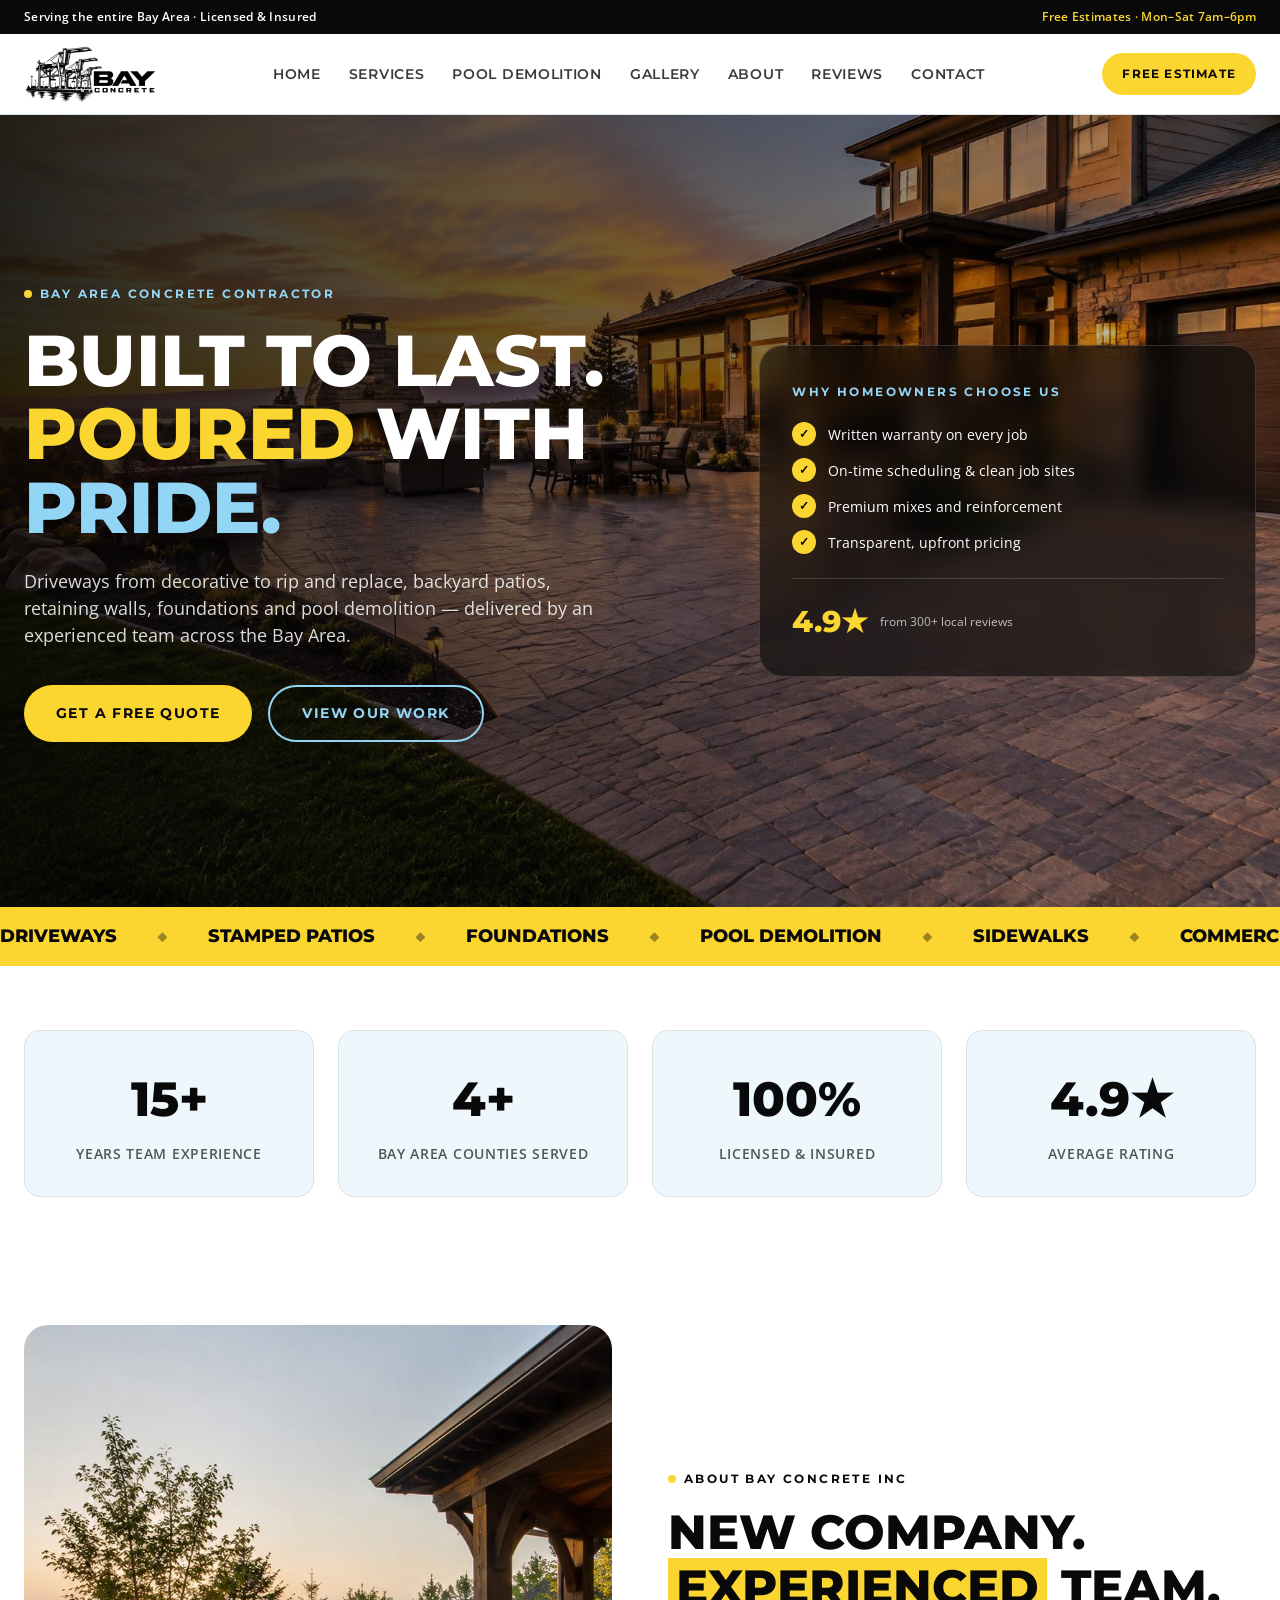
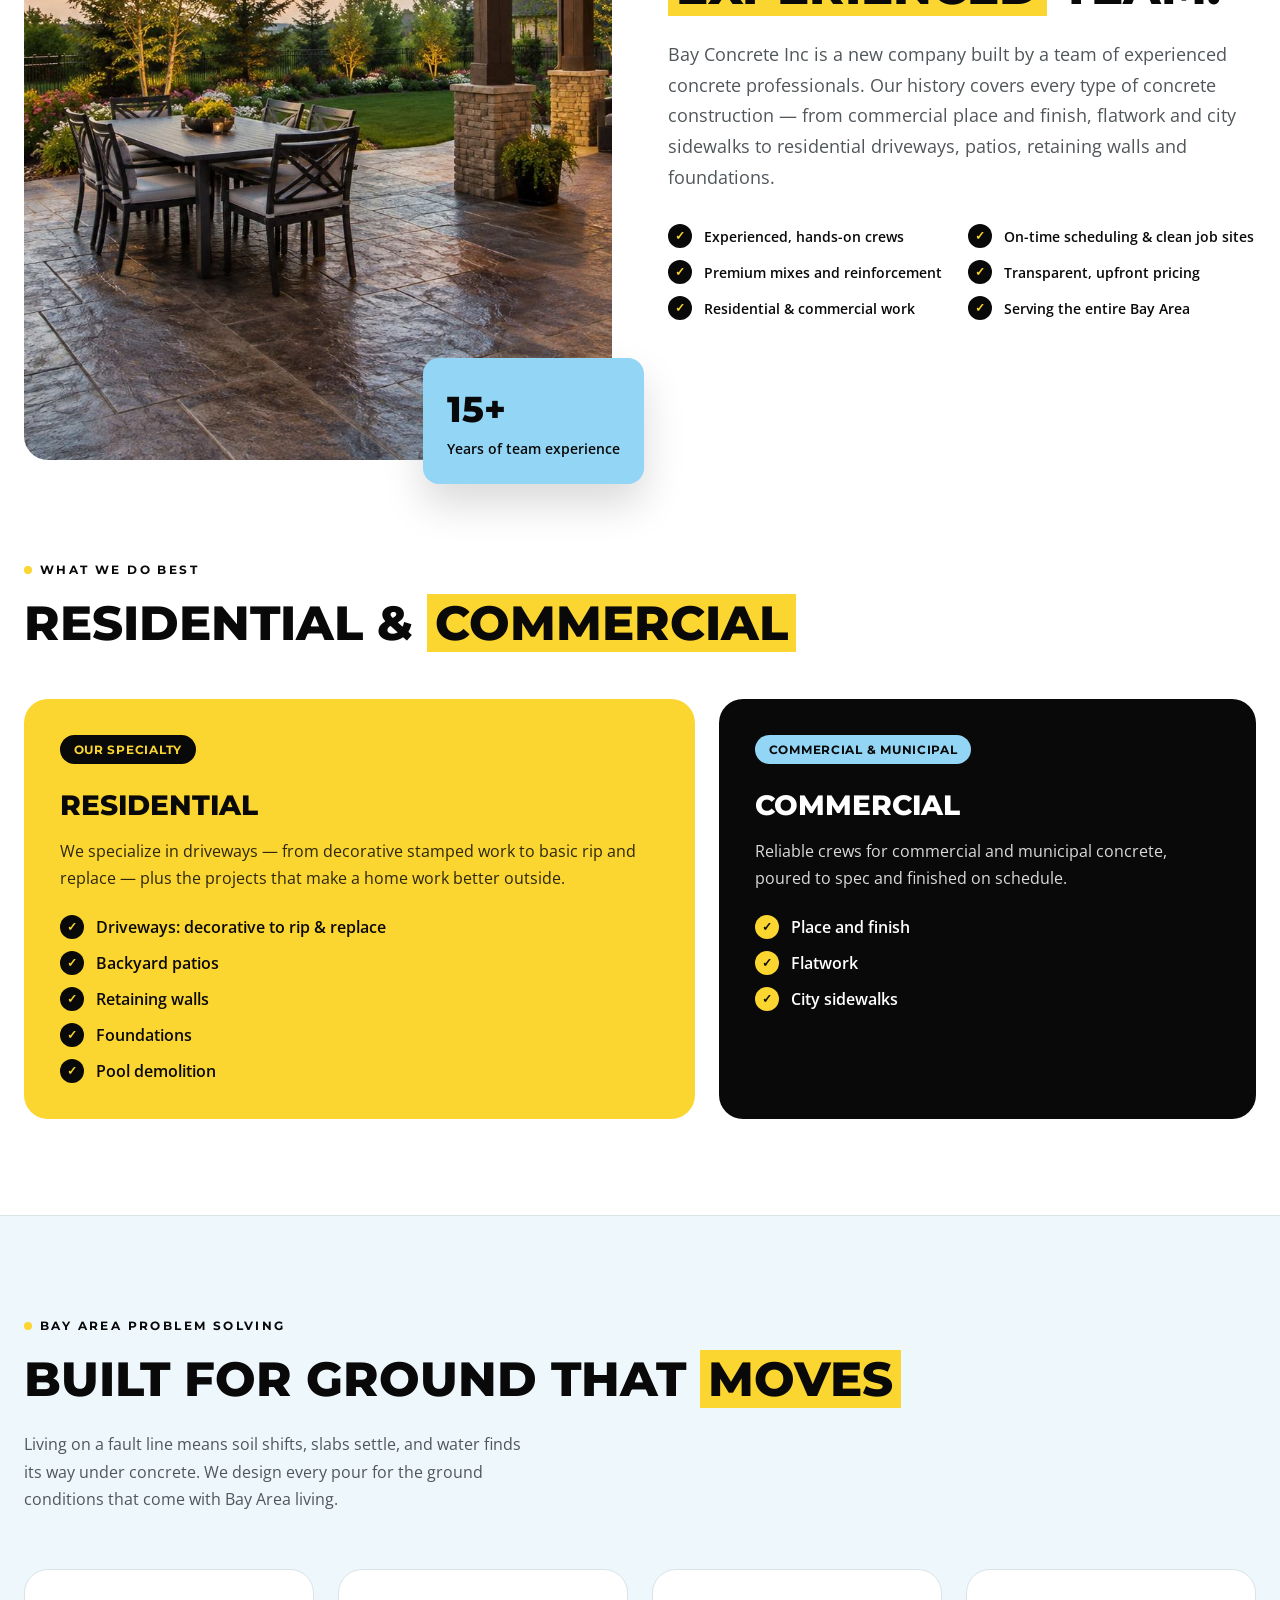
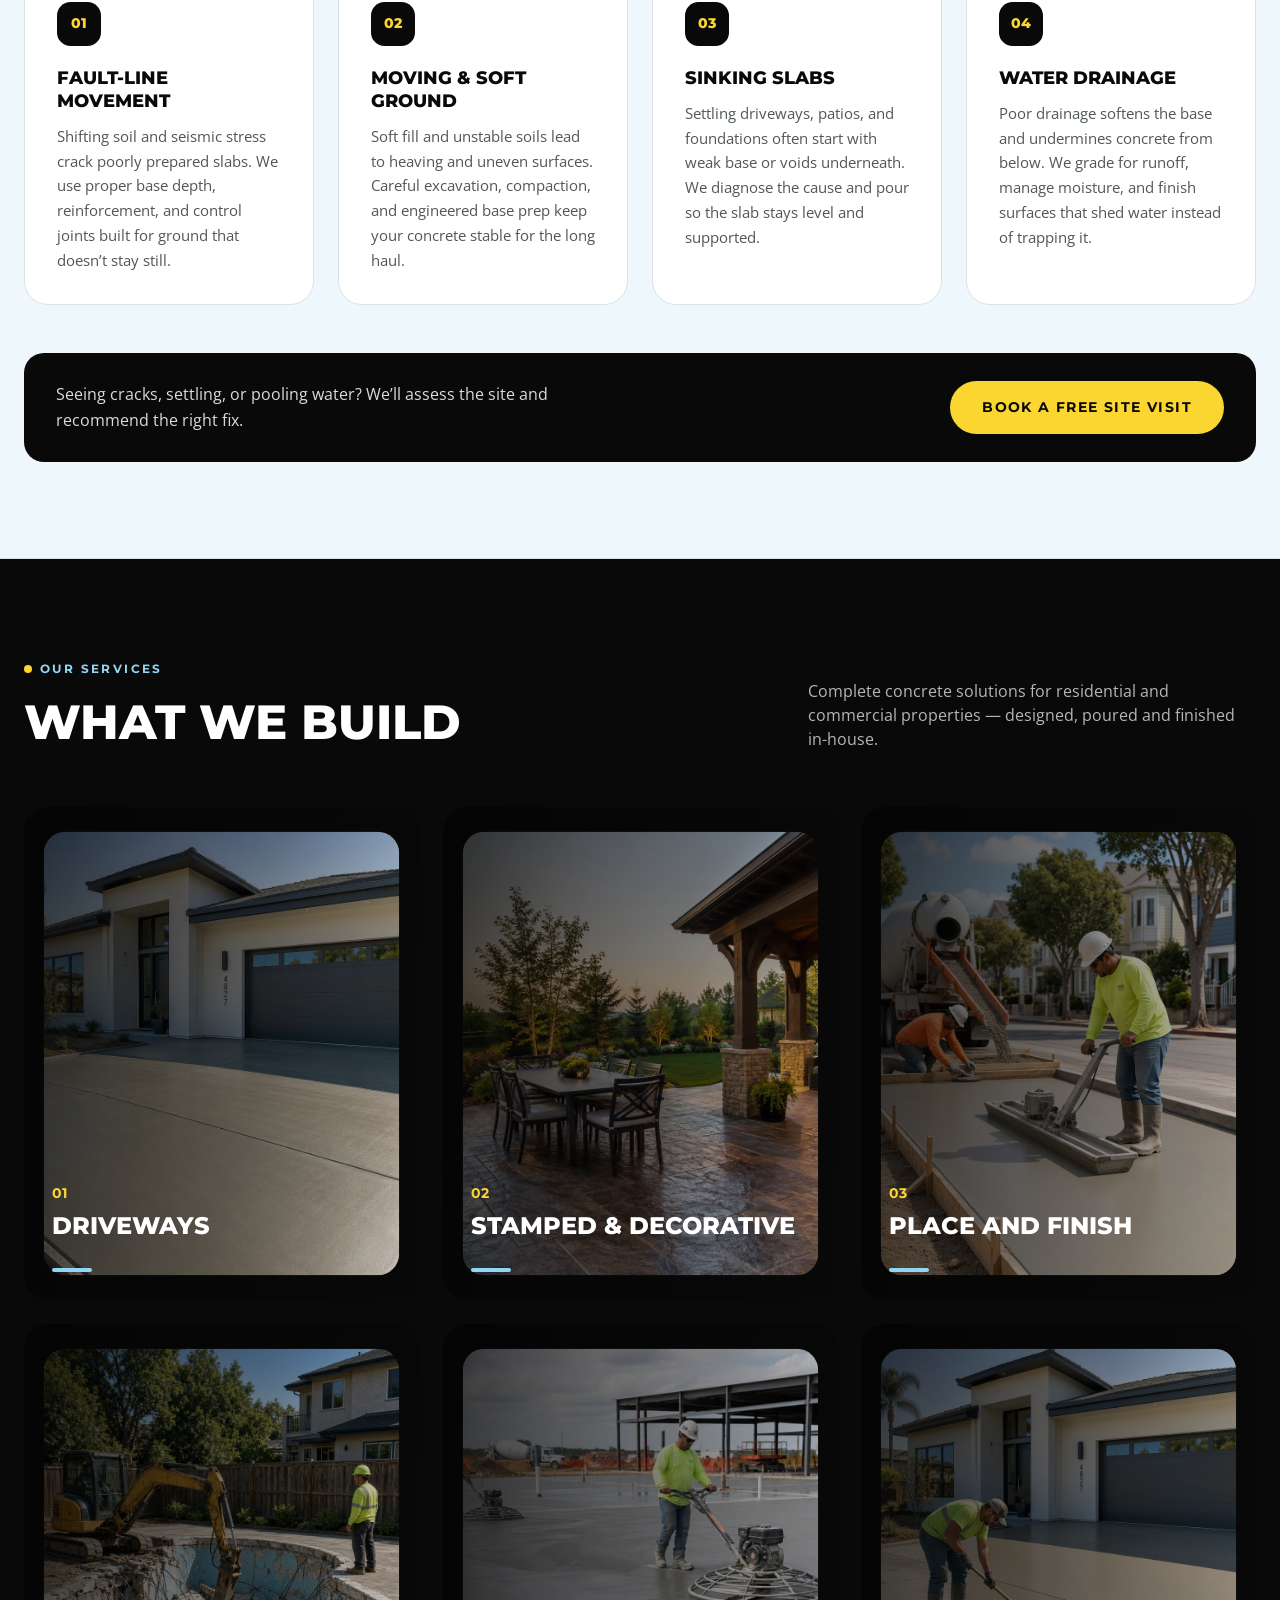
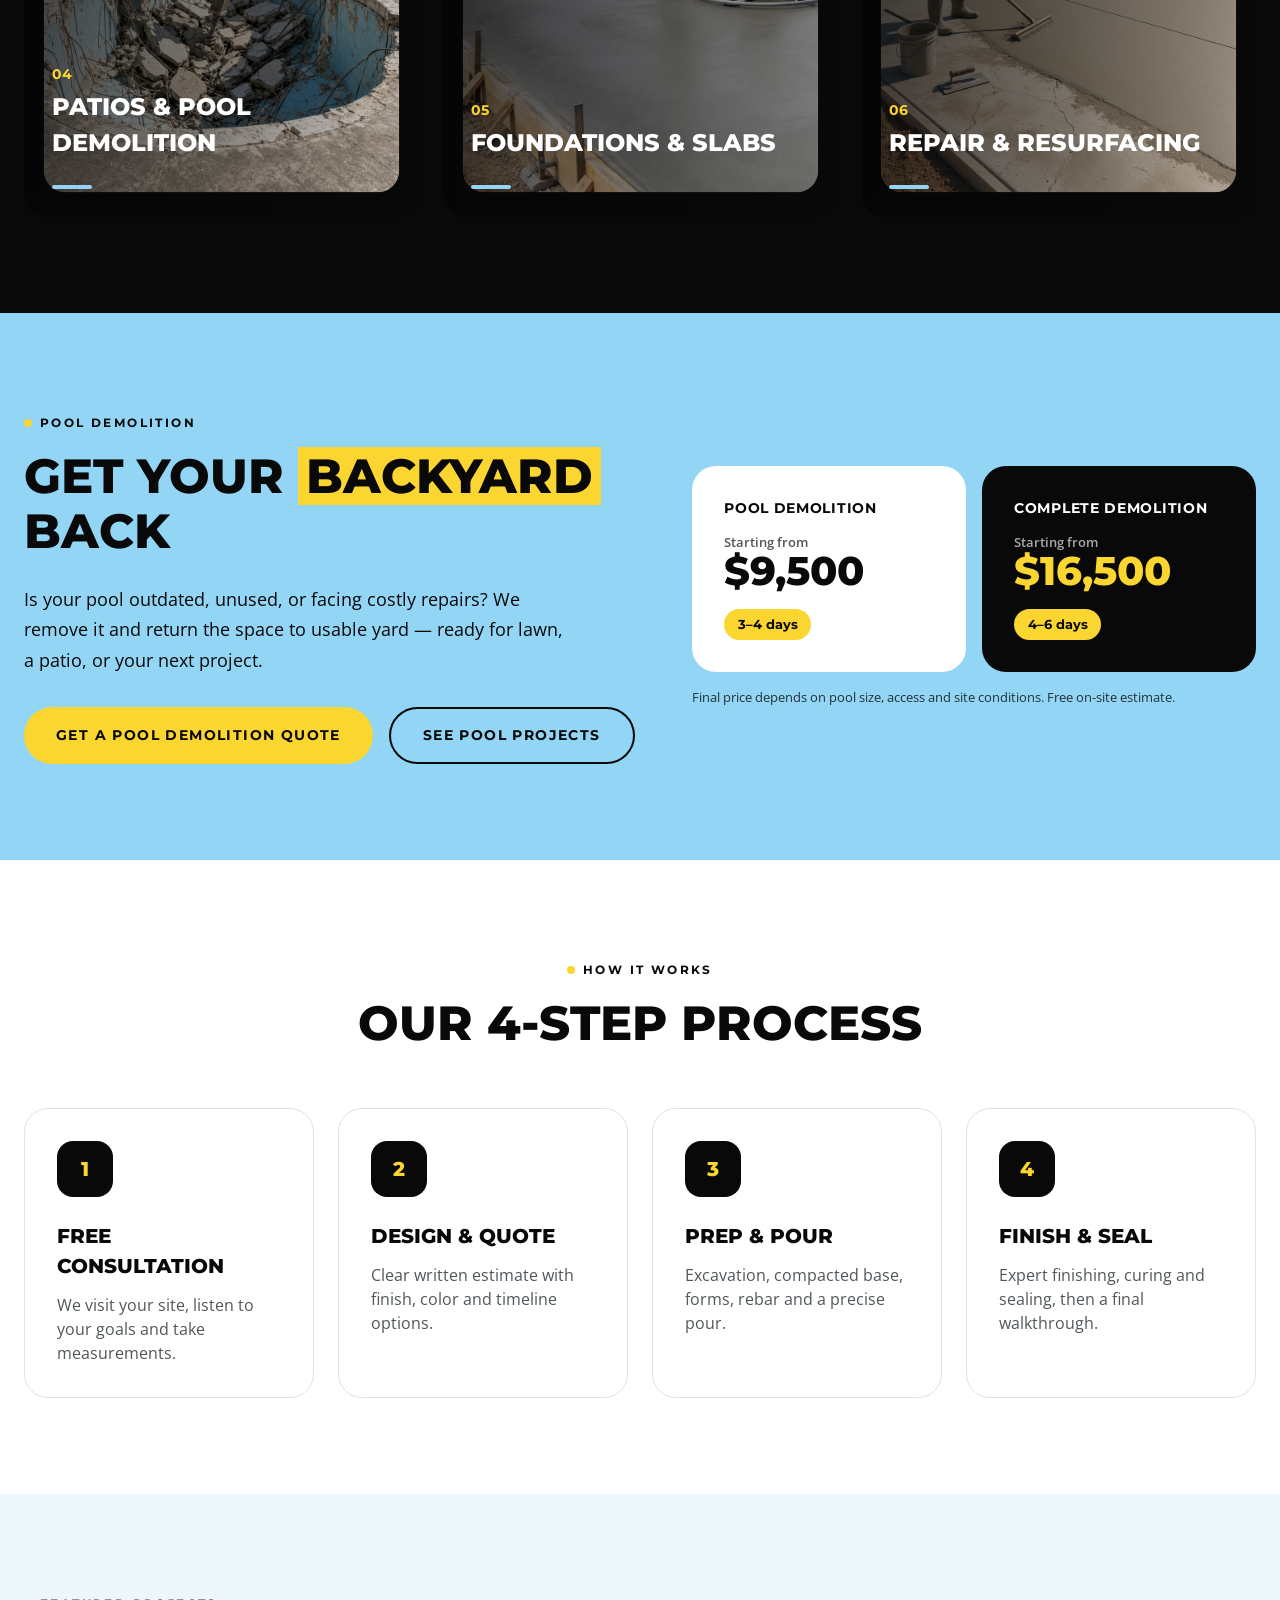
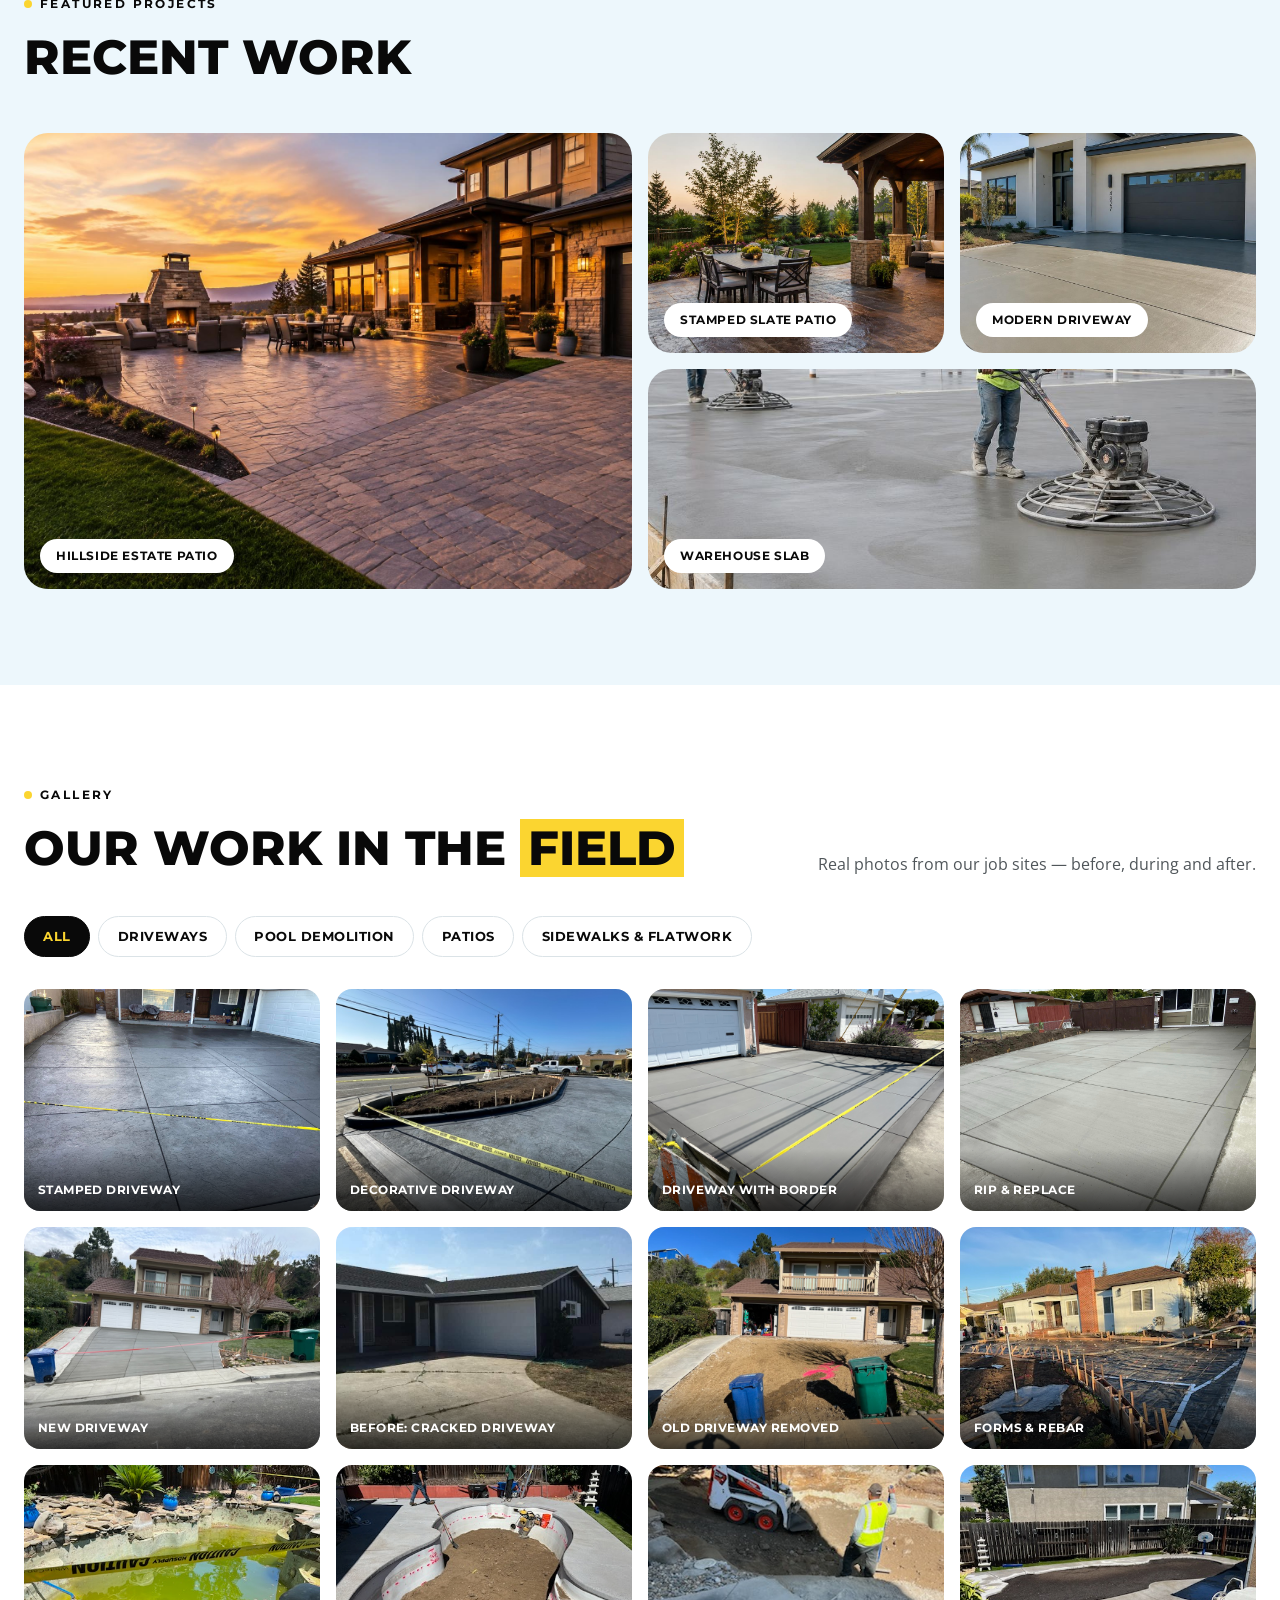
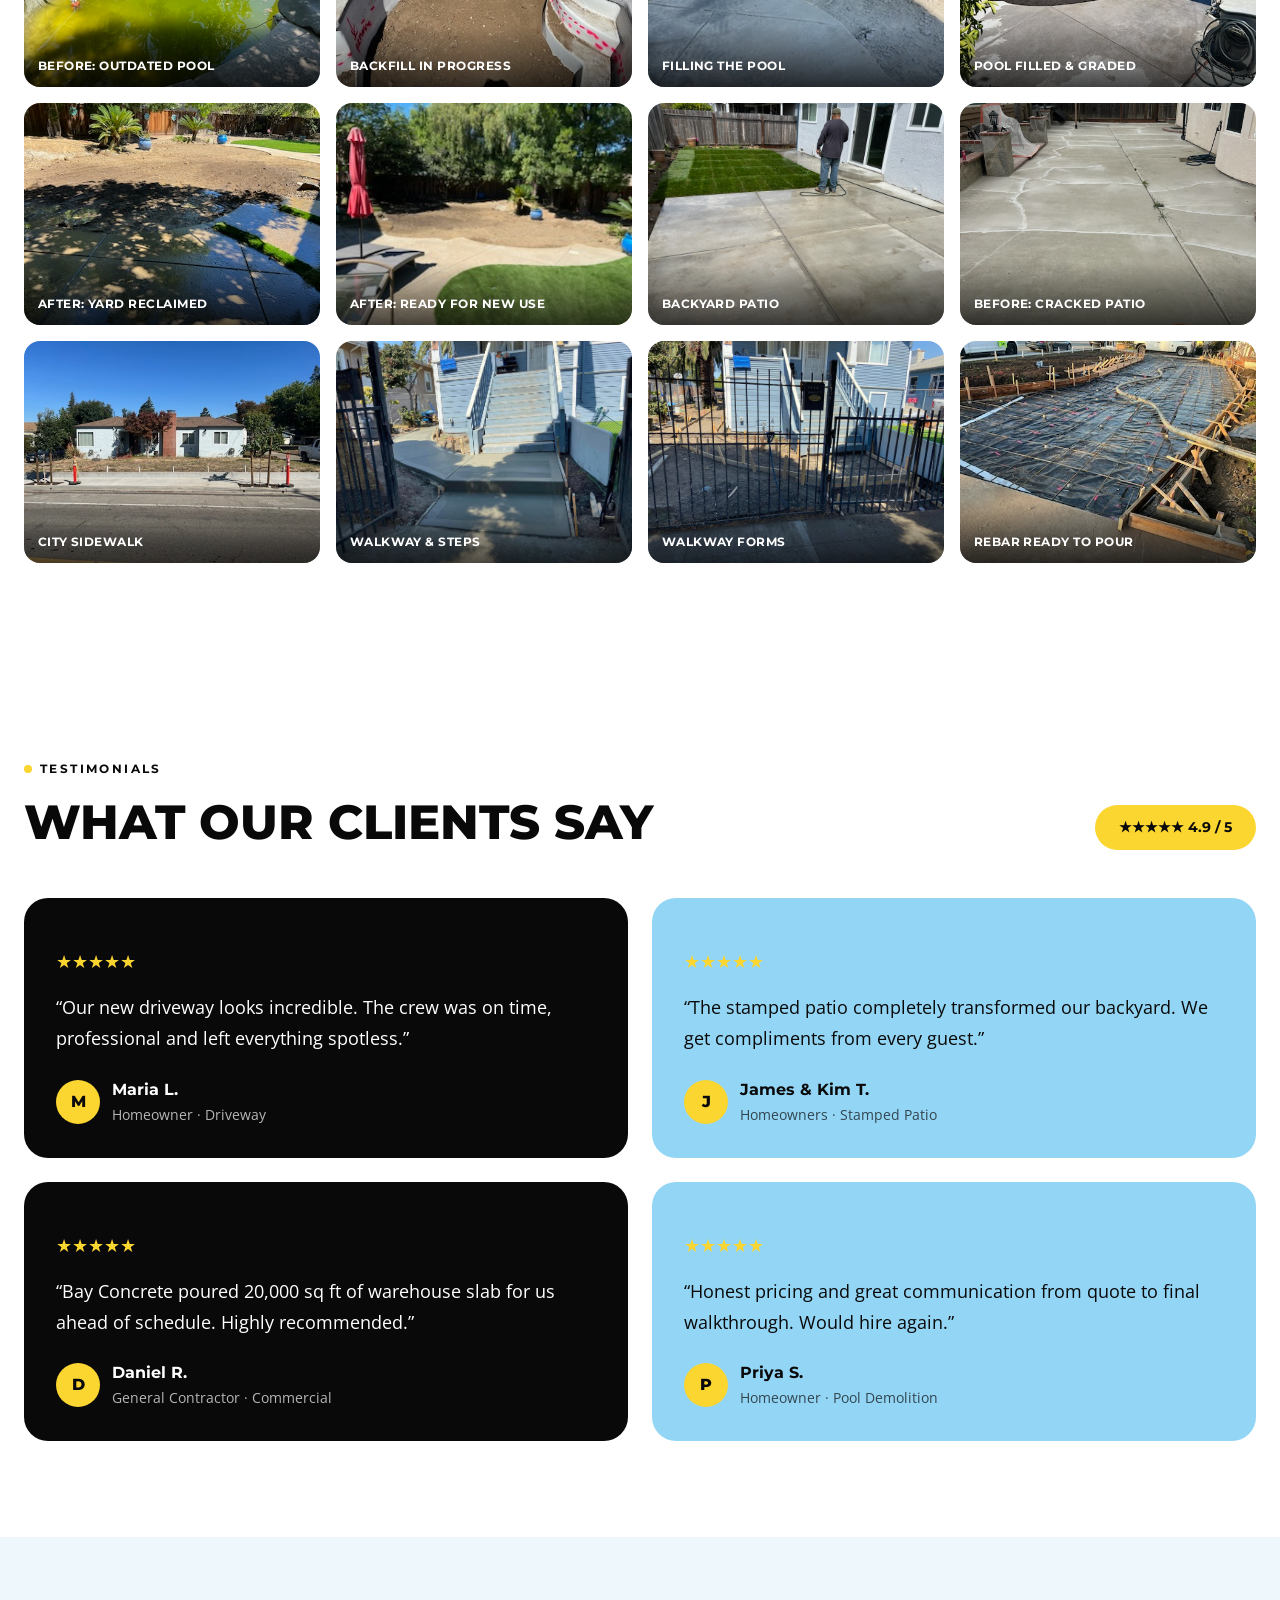
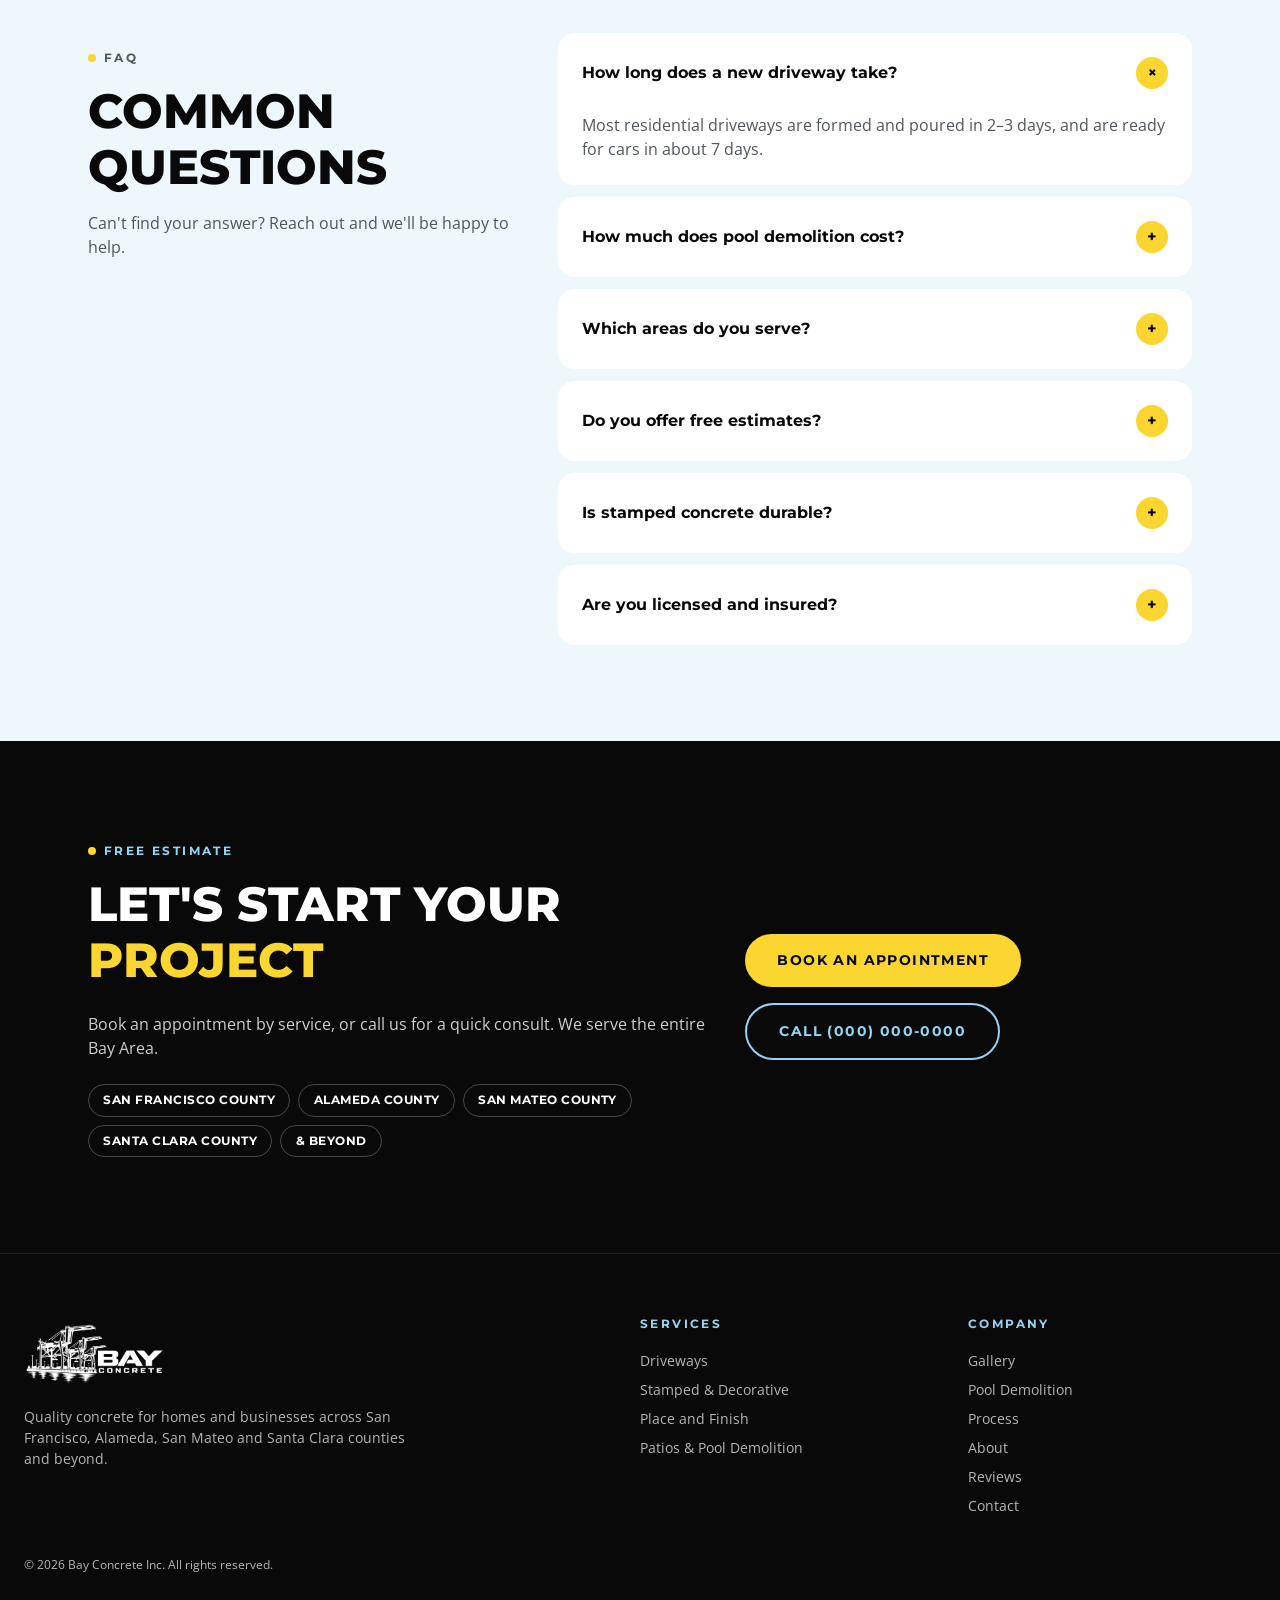
==== commit bfc246ac: "Update Bay Concrete Inc site with client services, gallery, and copy. Rename Place and Finish and Po" ====
--- a/index.html
+++ b/index.html
@@ -3,16 +3,16 @@
   <head>
     <meta charset="utf-8" />
     <meta name="viewport" content="width=device-width, initial-scale=1" />
-    <title>Bay Concrete | Driveways, Patios &amp; Commercial Concrete</title>
+    <title>Bay Concrete Inc | Driveways, Pool Demolition &amp; Concrete Contractor</title>
     <meta
       name="description"
-      content="Bay Concrete builds driveways, stamped patios, foundations and commercial flatwork. Licensed, insured, free estimates."
+      content="Bay Concrete Inc builds driveways, patios, retaining walls and foundations, offers pool demolition from $9,500, and handles commercial place-and-finish work across the Bay Area."
     />
     <meta property="og:type" content="website" />
-    <meta property="og:title" content="Bay Concrete | Built to Last" />
+    <meta property="og:title" content="Bay Concrete Inc | Built to Last" />
     <meta
       property="og:description"
-      content="Driveways, stamped patios, foundations and commercial concrete. Request a free estimate."
+      content="Driveways, pool demolition, patios and commercial concrete across SF, Alameda, San Mateo and Santa Clara counties. Request a free estimate."
     />
     <meta name="twitter:card" content="summary_large_image" />
     <link rel="icon" href="favicon.png" type="image/png" />
@@ -22,12 +22,12 @@
       href="https://fonts.googleapis.com/css2?family=Montserrat:wght@400;500;600;700;800&amp;family=Open+Sans:wght@400;600&amp;display=swap"
       rel="stylesheet"
     />
-    <link rel="stylesheet" href="css/styles.css?v=5" />
+    <link rel="stylesheet" href="css/styles.css?v=6" />
   </head>
   <body>
     <div class="topbar">
       <div class="container topbar-inner">
-        <span>Serving the Bay Area · Licensed &amp; Insured</span>
+        <span>Serving the entire Bay Area · Licensed &amp; Insured</span>
         <span class="highlight">Free Estimates · Mon–Sat 7am–6pm</span>
       </div>
     </div>
@@ -44,8 +44,8 @@
         <nav class="nav" id="main-nav" aria-label="Main">
           <a href="#home">Home</a>
           <a href="#services">Services</a>
-          <a href="#projects">Projects</a>
-          <a href="#process">Process</a>
+          <a href="#pool-demolition">Pool Demolition</a>
+          <a href="#gallery">Gallery</a>
           <a href="#about">About</a>
           <a href="#reviews">Reviews</a>
           <a href="contact.html">Contact</a>
@@ -81,12 +81,12 @@
               <span class="primary">Poured</span> with <span class="accent">pride.</span>
             </h1>
             <p class="hero-lead">
-              Driveways, decorative patios, foundations and commercial flatwork — crafted with premium
-              materials and finished by experienced crews.
+              Driveways from decorative to rip and replace, backyard patios, retaining walls, foundations and
+              pool demolition — delivered by an experienced team across the Bay Area.
             </p>
             <div class="hero-actions">
               <a class="btn btn-primary" href="contact.html">Get a Free Quote</a>
-              <a class="btn btn-outline" href="#projects">View Projects</a>
+              <a class="btn btn-outline" href="#gallery">View Our Work</a>
             </div>
           </div>
           <div class="hero-card">
@@ -110,7 +110,7 @@
           <span class="marquee-item">Driveways <span class="sep">◆</span></span>
           <span class="marquee-item">Stamped Patios <span class="sep">◆</span></span>
           <span class="marquee-item">Foundations <span class="sep">◆</span></span>
-          <span class="marquee-item">Pool Decks <span class="sep">◆</span></span>
+          <span class="marquee-item">Pool Demolition <span class="sep">◆</span></span>
           <span class="marquee-item">Sidewalks <span class="sep">◆</span></span>
           <span class="marquee-item">Commercial Slabs <span class="sep">◆</span></span>
           <span class="marquee-item">Resurfacing <span class="sep">◆</span></span>
@@ -118,7 +118,7 @@
           <span class="marquee-item">Driveways <span class="sep">◆</span></span>
           <span class="marquee-item">Stamped Patios <span class="sep">◆</span></span>
           <span class="marquee-item">Foundations <span class="sep">◆</span></span>
-          <span class="marquee-item">Pool Decks <span class="sep">◆</span></span>
+          <span class="marquee-item">Pool Demolition <span class="sep">◆</span></span>
           <span class="marquee-item">Sidewalks <span class="sep">◆</span></span>
           <span class="marquee-item">Commercial Slabs <span class="sep">◆</span></span>
           <span class="marquee-item">Resurfacing <span class="sep">◆</span></span>
@@ -127,8 +127,8 @@
       </div>
 
       <section class="container stats">
-        <div class="stat"><strong>15+</strong><span>Years experience</span></div>
-        <div class="stat"><strong>1,200+</strong><span>Projects completed</span></div>
+        <div class="stat"><strong>15+</strong><span>Years team experience</span></div>
+        <div class="stat"><strong>4+</strong><span>Bay Area counties served</span></div>
         <div class="stat"><strong>100%</strong><span>Licensed &amp; insured</span></div>
         <div class="stat"><strong>4.9★</strong><span>Average rating</span></div>
       </section>
@@ -140,25 +140,61 @@
           </div>
           <div class="about-badge">
             <strong>15+</strong>
-            <span>Years shaping the Bay</span>
+            <span>Years of team experience</span>
           </div>
         </div>
         <div>
-          <p class="eyebrow"><span class="dot" aria-hidden="true"></span>About Bay Concrete</p>
-          <h2 class="section-title">Strong foundations. <span class="hl">Lasting</span> results.</h2>
+          <p class="eyebrow"><span class="dot" aria-hidden="true"></span>About Bay Concrete Inc</p>
+          <h2 class="section-title">New company. <span class="hl">Experienced</span> team.</h2>
           <p class="about-text">
-            Bay Concrete is a locally owned concrete contractor serving homeowners, builders and businesses
-            across the Bay Area. From a single driveway to a full commercial site, we bring careful prep,
-            quality materials and a craftsman's eye to every pour.
+            Bay Concrete Inc is a new company built by a team of experienced concrete professionals. Our
+            history covers every type of concrete construction — from commercial place and finish, flatwork
+            and city sidewalks to residential driveways, patios, retaining walls and foundations.
           </p>
           <ul class="reasons">
-            <li><span class="check check-dark" aria-hidden="true">✓</span>Written warranty on every job</li>
+            <li><span class="check check-dark" aria-hidden="true">✓</span>Experienced, hands-on crews</li>
             <li><span class="check check-dark" aria-hidden="true">✓</span>On-time scheduling &amp; clean job sites</li>
             <li><span class="check check-dark" aria-hidden="true">✓</span>Premium mixes and reinforcement</li>
             <li><span class="check check-dark" aria-hidden="true">✓</span>Transparent, upfront pricing</li>
-            <li><span class="check check-dark" aria-hidden="true">✓</span>Experienced in-house crews</li>
-            <li><span class="check check-dark" aria-hidden="true">✓</span>Residential &amp; commercial expertise</li>
+            <li><span class="check check-dark" aria-hidden="true">✓</span>Residential &amp; commercial work</li>
+            <li><span class="check check-dark" aria-hidden="true">✓</span>Serving the entire Bay Area</li>
           </ul>
+        </div>
+      </section>
+
+      <section class="container expertise" id="expertise">
+        <div class="expertise-head">
+          <p class="eyebrow"><span class="dot" aria-hidden="true"></span>What we do best</p>
+          <h2 class="section-title">Residential &amp; <span class="hl">commercial</span></h2>
+        </div>
+        <div class="expertise-grid">
+          <article class="expertise-card expertise-card-featured">
+            <span class="expertise-tag">Our specialty</span>
+            <h3>Residential</h3>
+            <p>
+              We specialize in driveways — from decorative stamped work to basic rip and replace — plus the
+              projects that make a home work better outside.
+            </p>
+            <ul>
+              <li><span class="check check-dark" aria-hidden="true">✓</span>Driveways: decorative to rip &amp; replace</li>
+              <li><span class="check check-dark" aria-hidden="true">✓</span>Backyard patios</li>
+              <li><span class="check check-dark" aria-hidden="true">✓</span>Retaining walls</li>
+              <li><span class="check check-dark" aria-hidden="true">✓</span>Foundations</li>
+              <li><span class="check check-dark" aria-hidden="true">✓</span>Pool demolition</li>
+            </ul>
+          </article>
+          <article class="expertise-card">
+            <span class="expertise-tag">Commercial &amp; municipal</span>
+            <h3>Commercial</h3>
+            <p>
+              Reliable crews for commercial and municipal concrete, poured to spec and finished on schedule.
+            </p>
+            <ul>
+              <li><span class="check" aria-hidden="true">✓</span>Place and finish</li>
+              <li><span class="check" aria-hidden="true">✓</span>Flatwork</li>
+              <li><span class="check" aria-hidden="true">✓</span>City sidewalks</li>
+            </ul>
+          </article>
         </div>
       </section>
 
@@ -235,8 +271,8 @@
                 <span class="num">01</span>
                 <h3>Driveways</h3>
                 <p class="desc">
-                  Broom-finish, exposed aggregate and decorative driveways with proper base prep and control
-                  joints.
+                  Our specialty — from decorative stamped driveways to basic rip and replace, with proper base
+                  prep and control joints.
                 </p>
                 <div class="bar" aria-hidden="true"></div>
               </div>
@@ -253,24 +289,24 @@
                 <div class="bar" aria-hidden="true"></div>
               </div>
             </a>
-            <a class="service-card" href="contact.html?service=Commercial%20Flatwork">
-              <img src="assets/commercial.jpg" alt="Commercial Flatwork" loading="lazy" width="820" height="1025" />
+            <a class="service-card" href="contact.html?service=Place%20and%20Finish">
+              <img src="assets/place-finish.jpg" alt="Crew placing and finishing a concrete sidewalk" loading="lazy" width="820" height="1025" />
               <div class="overlay" aria-hidden="true"></div>
               <div class="body">
                 <span class="num">03</span>
-                <h3>Commercial Flatwork</h3>
-                <p class="desc">Warehouse floors, parking lots, ADA ramps and sidewalks delivered on schedule.</p>
+                <h3>Place and Finish</h3>
+                <p class="desc">Commercial place and finish, flatwork and city sidewalks delivered on schedule.</p>
                 <div class="bar" aria-hidden="true"></div>
               </div>
             </a>
-            <a class="service-card" href="contact.html?service=Patios%20%26%20Pool%20Decks">
-              <img src="assets/hero.jpg" alt="Patios &amp; Pool Decks" loading="lazy" width="820" height="1025" />
+            <a class="service-card" href="contact.html?service=Patios%20%26%20Pool%20Demolition">
+              <img src="assets/pool-demolition.jpg" alt="Excavator demolishing an old backyard pool" loading="lazy" width="820" height="1025" />
               <div class="overlay" aria-hidden="true"></div>
               <div class="body">
                 <span class="num">04</span>
-                <h3>Patios &amp; Pool Decks</h3>
+                <h3>Patios &amp; Pool Demolition</h3>
                 <p class="desc">
-                  Slip-resistant, cool-touch surfaces designed for outdoor living and entertaining.
+                  Backyard patios, plus pool demolition that gives homeowners their yard back. From $9,500.
                 </p>
                 <div class="bar" aria-hidden="true"></div>
               </div>
@@ -281,12 +317,12 @@
               <div class="body">
                 <span class="num">05</span>
                 <h3>Foundations &amp; Slabs</h3>
-                <p class="desc">Engineered footings, slabs and garage pads poured to spec and inspected.</p>
+                <p class="desc">Foundations, retaining walls, slabs and garage pads poured to spec and inspected.</p>
                 <div class="bar" aria-hidden="true"></div>
               </div>
             </a>
             <a class="service-card" href="contact.html?service=Repair%20%26%20Resurfacing">
-              <img src="assets/driveway.jpg" alt="Repair &amp; Resurfacing" loading="lazy" width="820" height="1025" />
+              <img src="assets/repair-resurfacing.jpg" alt="Worker resurfacing a cracked concrete driveway" loading="lazy" width="820" height="1025" />
               <div class="overlay" aria-hidden="true"></div>
               <div class="body">
                 <span class="num">06</span>
@@ -297,6 +333,38 @@
                 <div class="bar" aria-hidden="true"></div>
               </div>
             </a>
+          </div>
+        </div>
+      </section>
+
+      <section class="pool" id="pool-demolition">
+        <div class="container pool-inner">
+          <div class="pool-intro">
+            <p class="eyebrow"><span class="dot" aria-hidden="true"></span>Pool Demolition</p>
+            <h2 class="section-title">Get your <span class="hl">backyard</span> back</h2>
+            <p class="pool-lead">
+              Is your pool outdated, unused, or facing costly repairs? We remove it and return the space to
+              usable yard — ready for lawn, a patio, or your next project.
+            </p>
+            <div class="pool-actions">
+              <a class="btn btn-primary" href="contact.html?service=Patios%20%26%20Pool%20Demolition">
+                Get a pool demolition quote
+              </a>
+              <a class="btn btn-outline-dark" href="#gallery" data-gallery-filter="pool">See pool projects</a>
+            </div>
+          </div>
+          <div class="pool-plans">
+            <article class="pool-plan">
+              <p class="pool-plan-name">Pool demolition</p>
+              <p class="pool-plan-price"><span>Starting from</span>$9,500</p>
+              <p class="pool-plan-time">3–4 days</p>
+            </article>
+            <article class="pool-plan pool-plan-featured">
+              <p class="pool-plan-name">Complete demolition</p>
+              <p class="pool-plan-price"><span>Starting from</span>$16,500</p>
+              <p class="pool-plan-time">4–6 days</p>
+            </article>
+            <p class="pool-note">Final price depends on pool size, access and site conditions. Free on-site estimate.</p>
           </div>
         </div>
       </section>
@@ -355,6 +423,117 @@
         </div>
       </section>
 
+      <section class="container gallery" id="gallery">
+        <div class="gallery-head">
+          <div>
+            <p class="eyebrow"><span class="dot" aria-hidden="true"></span>Gallery</p>
+            <h2 class="section-title">Our work in the <span class="hl">field</span></h2>
+          </div>
+          <p>Real photos from our job sites — before, during and after.</p>
+        </div>
+
+        <div class="gallery-filters" role="group" aria-label="Filter gallery">
+          <button type="button" class="gallery-filter is-active" data-filter="all" aria-pressed="true">All</button>
+          <button type="button" class="gallery-filter" data-filter="driveways" aria-pressed="false">Driveways</button>
+          <button type="button" class="gallery-filter" data-filter="pool" aria-pressed="false">Pool Demolition</button>
+          <button type="button" class="gallery-filter" data-filter="patios" aria-pressed="false">Patios</button>
+          <button type="button" class="gallery-filter" data-filter="flatwork" aria-pressed="false">Sidewalks &amp; Flatwork</button>
+        </div>
+
+        <div class="gallery-grid" id="gallery-grid">
+          <button type="button" class="gallery-item" data-category="driveways">
+            <img src="assets/attachments/Ale25.jpg" alt="Charcoal stamped concrete driveway" loading="lazy" />
+            <span>Stamped driveway</span>
+          </button>
+          <button type="button" class="gallery-item" data-category="driveways">
+            <img src="assets/attachments/Ale16.jpg" alt="Slate-pattern stamped driveway with curved planter" loading="lazy" />
+            <span>Decorative driveway</span>
+          </button>
+          <button type="button" class="gallery-item" data-category="driveways">
+            <img src="assets/attachments/Ale18.jpg" alt="New driveway with picture-frame border" loading="lazy" />
+            <span>Driveway with border</span>
+          </button>
+          <button type="button" class="gallery-item" data-category="driveways">
+            <img src="assets/attachments/Ale23.jpg" alt="Finished rip and replace driveway" loading="lazy" />
+            <span>Rip &amp; replace</span>
+          </button>
+          <button type="button" class="gallery-item" data-category="driveways">
+            <img src="assets/attachments/Ale12.jpg" alt="Freshly poured residential driveway" loading="lazy" />
+            <span>New driveway</span>
+          </button>
+          <button type="button" class="gallery-item" data-category="driveways">
+            <img src="assets/attachments/Ale24.jpg" alt="Cracked driveway before replacement" loading="lazy" />
+            <span>Before: cracked driveway</span>
+          </button>
+          <button type="button" class="gallery-item" data-category="driveways">
+            <img src="assets/attachments/Ale13.jpg" alt="Old driveway removed and site prepped" loading="lazy" />
+            <span>Old driveway removed</span>
+          </button>
+          <button type="button" class="gallery-item" data-category="driveways">
+            <img src="assets/attachments/Ale17.jpg" alt="Forms and rebar set for a front yard pour" loading="lazy" />
+            <span>Forms &amp; rebar</span>
+          </button>
+          <button type="button" class="gallery-item" data-category="pool">
+            <img src="assets/attachments/Ale10.jpg" alt="Outdated green pool before demolition" loading="lazy" />
+            <span>Before: outdated pool</span>
+          </button>
+          <button type="button" class="gallery-item" data-category="pool">
+            <img src="assets/attachments/Ale4.jpg" alt="Crew backfilling a pool" loading="lazy" />
+            <span>Backfill in progress</span>
+          </button>
+          <button type="button" class="gallery-item" data-category="pool">
+            <img src="assets/attachments/Ale9.jpg" alt="Skid steer filling a pool with soil" loading="lazy" />
+            <span>Filling the pool</span>
+          </button>
+          <button type="button" class="gallery-item" data-category="pool">
+            <img src="assets/attachments/ale5.jpg" alt="Pool filled and graded" loading="lazy" />
+            <span>Pool filled &amp; graded</span>
+          </button>
+          <button type="button" class="gallery-item" data-category="pool">
+            <img src="assets/attachments/Ale11.jpg" alt="Backyard reclaimed after pool removal" loading="lazy" />
+            <span>After: yard reclaimed</span>
+          </button>
+          <button type="button" class="gallery-item" data-category="pool">
+            <img src="assets/attachments/Ale8.jpg" alt="Former pool area leveled for new use" loading="lazy" />
+            <span>After: ready for new use</span>
+          </button>
+          <button type="button" class="gallery-item" data-category="patios">
+            <img src="assets/attachments/Ale20.jpg" alt="New backyard patio with fresh sod" loading="lazy" />
+            <span>Backyard patio</span>
+          </button>
+          <button type="button" class="gallery-item" data-category="patios">
+            <img src="assets/attachments/Ale19.jpg" alt="Cracked patio before replacement" loading="lazy" />
+            <span>Before: cracked patio</span>
+          </button>
+          <button type="button" class="gallery-item" data-category="flatwork">
+            <img src="assets/attachments/Ale14.jpg" alt="New city sidewalk and curb" loading="lazy" />
+            <span>City sidewalk</span>
+          </button>
+          <button type="button" class="gallery-item" data-category="flatwork">
+            <img src="assets/attachments/Ale26.jpg" alt="New concrete walkway and steps" loading="lazy" />
+            <span>Walkway &amp; steps</span>
+          </button>
+          <button type="button" class="gallery-item" data-category="flatwork">
+            <img src="assets/attachments/Ale27.jpg" alt="Walkway forms set before pour" loading="lazy" />
+            <span>Walkway forms</span>
+          </button>
+          <button type="button" class="gallery-item" data-category="flatwork">
+            <img src="assets/attachments/Ale15.jpg" alt="Rebar grid ready for flatwork pour" loading="lazy" />
+            <span>Rebar ready to pour</span>
+          </button>
+        </div>
+      </section>
+
+      <div class="lightbox" id="lightbox" role="dialog" aria-modal="true" aria-label="Photo viewer" hidden>
+        <button type="button" class="lightbox-close" data-lightbox="close" aria-label="Close">×</button>
+        <button type="button" class="lightbox-nav lightbox-prev" data-lightbox="prev" aria-label="Previous photo">‹</button>
+        <figure class="lightbox-figure">
+          <img id="lightbox-img" src="" alt="" />
+          <figcaption id="lightbox-caption"></figcaption>
+        </figure>
+        <button type="button" class="lightbox-nav lightbox-next" data-lightbox="next" aria-label="Next photo">›</button>
+      </div>
+
       <section class="container testimonials" id="reviews">
         <div class="testimonials-head">
           <div>
@@ -403,7 +582,7 @@
             </p>
             <footer>
               <span class="avatar" aria-hidden="true">P</span>
-              <cite><strong>Priya S.</strong><span>Homeowner · Pool Deck</span></cite>
+              <cite><strong>Priya S.</strong><span>Homeowner · Pool Demolition</span></cite>
             </footer>
           </blockquote>
         </div>
@@ -429,6 +608,26 @@
             </div>
             <div class="faq-item">
               <button type="button" aria-expanded="false">
+                How much does pool demolition cost?
+                <span class="faq-icon" aria-hidden="true">+</span>
+              </button>
+              <p class="faq-answer">
+                Pool demolition starts from $9,500 and takes about 3–4 days. Complete demolition starts from
+                $16,500 and takes about 4–6 days. We confirm exact pricing after a free site visit.
+              </p>
+            </div>
+            <div class="faq-item">
+              <button type="button" aria-expanded="false">
+                Which areas do you serve?
+                <span class="faq-icon" aria-hidden="true">+</span>
+              </button>
+              <p class="faq-answer">
+                The entire Bay Area, including San Francisco, Alameda, San Mateo and Santa Clara counties and
+                beyond.
+              </p>
+            </div>
+            <div class="faq-item">
+              <button type="button" aria-expanded="false">
                 Do you offer free estimates?
                 <span class="faq-icon" aria-hidden="true">+</span>
               </button>
@@ -449,7 +648,7 @@
                 <span class="faq-icon" aria-hidden="true">+</span>
               </button>
               <p class="faq-answer">
-                Yes, Bay Concrete is fully licensed and insured for residential and commercial work.
+                Yes, Bay Concrete Inc is fully licensed and insured for residential and commercial work.
               </p>
             </div>
           </div>
@@ -462,9 +661,15 @@
             <p class="eyebrow"><span class="dot" aria-hidden="true"></span>Free Estimate</p>
             <h2 class="section-title">Let's start your <span class="primary">project</span></h2>
             <p class="contact-lead">
-              Book an appointment by service, or call us for a quick consult. We handle Bay Area fault-line
-              movement, settling slabs, and drainage issues every week.
-            </p>
+              Book an appointment by service, or call us for a quick consult. We serve the entire Bay Area.
+            </p>
+            <ul class="service-areas" aria-label="Service areas">
+              <li>San Francisco County</li>
+              <li>Alameda County</li>
+              <li>San Mateo County</li>
+              <li>Santa Clara County</li>
+              <li>&amp; beyond</li>
+            </ul>
           </div>
           <div class="contact-cta-actions">
             <a class="btn btn-primary" href="contact.html">Book an appointment</a>
@@ -478,21 +683,25 @@
       <div class="container footer-grid">
         <div class="brand">
           <img class="footer-logo" src="assets/bay-concrete-logo-white.png" alt="Bay Concrete" />
-          <p>Quality concrete for homes and businesses across the Bay Area.</p>
+          <p>
+            Quality concrete for homes and businesses across San Francisco, Alameda, San Mateo and Santa Clara
+            counties and beyond.
+          </p>
         </div>
         <div>
           <p class="eyebrow">Services</p>
           <ul>
             <li><a href="#services">Driveways</a></li>
             <li><a href="#services">Stamped &amp; Decorative</a></li>
-            <li><a href="#services">Commercial Flatwork</a></li>
-            <li><a href="#services">Patios &amp; Pool Decks</a></li>
+            <li><a href="#services">Place and Finish</a></li>
+            <li><a href="#services">Patios &amp; Pool Demolition</a></li>
           </ul>
         </div>
         <div>
           <p class="eyebrow">Company</p>
           <ul>
-            <li><a href="#projects">Projects</a></li>
+            <li><a href="#gallery">Gallery</a></li>
+            <li><a href="#pool-demolition">Pool Demolition</a></li>
             <li><a href="#process">Process</a></li>
             <li><a href="#about">About</a></li>
             <li><a href="#reviews">Reviews</a></li>
@@ -500,9 +709,9 @@
           </ul>
         </div>
       </div>
-      <p class="container copyright">© <span id="year"></span> Bay Concrete. All rights reserved.</p>
+      <p class="container copyright">© <span id="year"></span> Bay Concrete Inc. All rights reserved.</p>
     </footer>
 
-    <script src="js/main.js?v=5"></script>
+    <script src="js/main.js?v=6"></script>
   </body>
 </html>
--- a/css/styles.css
+++ b/css/styles.css
@@ -712,6 +712,79 @@
   font-weight: 600;
 }
 
+/* —— Residential & commercial —— */
+.expertise {
+  padding-block: 2rem 6rem;
+}
+
+.expertise-grid {
+  margin-top: 3rem;
+  display: grid;
+  gap: 1.5rem;
+}
+
+@media (min-width: 768px) {
+  .expertise-grid {
+    grid-template-columns: 1.25fr 1fr;
+  }
+}
+
+.expertise-card {
+  border-radius: 1.5rem;
+  background: var(--secondary);
+  color: var(--secondary-foreground);
+  padding: 2.25rem;
+}
+
+.expertise-card-featured {
+  background: var(--primary);
+  color: var(--primary-foreground);
+}
+
+.expertise-tag {
+  font-family: var(--font-display);
+  display: inline-block;
+  border-radius: 9999px;
+  padding: 0.35rem 0.85rem;
+  font-size: 0.75rem;
+  font-weight: 700;
+  text-transform: uppercase;
+  letter-spacing: 0.06em;
+  background: var(--accent);
+  color: var(--accent-foreground);
+}
+
+.expertise-card-featured .expertise-tag {
+  background: var(--secondary);
+  color: var(--primary);
+}
+
+.expertise-card h3 {
+  margin-top: 1.25rem;
+  font-size: 1.75rem;
+  font-weight: 800;
+  text-transform: uppercase;
+}
+
+.expertise-card p {
+  margin-top: 0.75rem;
+  line-height: 1.65;
+  opacity: 0.85;
+}
+
+.expertise-card ul {
+  margin-top: 1.5rem;
+  display: grid;
+  gap: 0.75rem;
+}
+
+.expertise-card li {
+  display: flex;
+  align-items: center;
+  gap: 0.75rem;
+  font-weight: 600;
+}
+
 /* —— Bay Area problem solving —— */
 .problems {
   background: var(--muted);
@@ -947,6 +1020,112 @@
   width: 6rem;
 }
 
+/* —— Pool demolition —— */
+.pool {
+  background: var(--accent);
+  color: var(--accent-foreground);
+  padding-block: 6rem;
+}
+
+.pool-inner {
+  display: grid;
+  gap: 3rem;
+  align-items: center;
+}
+
+@media (min-width: 1024px) {
+  .pool-inner {
+    grid-template-columns: 1.1fr 1fr;
+  }
+}
+
+.pool-lead {
+  margin-top: 1.5rem;
+  max-width: 34rem;
+  font-size: 1.125rem;
+  line-height: 1.7;
+}
+
+.pool-actions {
+  margin-top: 2rem;
+  display: flex;
+  flex-wrap: wrap;
+  gap: 1rem;
+}
+
+.pool-plans {
+  display: grid;
+  gap: 1rem;
+}
+
+@media (min-width: 640px) {
+  .pool-plans {
+    grid-template-columns: 1fr 1fr;
+  }
+}
+
+.pool-plan {
+  border-radius: 1.5rem;
+  background: var(--background);
+  color: var(--foreground);
+  padding: 2rem;
+}
+
+.pool-plan-featured {
+  background: var(--secondary);
+  color: var(--secondary-foreground);
+}
+
+.pool-plan-name {
+  font-family: var(--font-display);
+  font-size: 0.875rem;
+  font-weight: 700;
+  text-transform: uppercase;
+  letter-spacing: 0.05em;
+}
+
+.pool-plan-price {
+  margin-top: 1rem;
+  font-family: var(--font-display);
+  font-size: 2.5rem;
+  font-weight: 800;
+  line-height: 1.1;
+}
+
+.pool-plan-featured .pool-plan-price {
+  color: var(--primary);
+}
+
+.pool-plan-price span {
+  display: block;
+  font-family: var(--font-body);
+  font-size: 0.8125rem;
+  font-weight: 600;
+  color: var(--muted-foreground);
+}
+
+.pool-plan-featured .pool-plan-price span {
+  color: color-mix(in oklch, var(--secondary-foreground) 65%, transparent);
+}
+
+.pool-plan-time {
+  margin-top: 1rem;
+  display: inline-block;
+  border-radius: 9999px;
+  padding: 0.35rem 0.85rem;
+  background: var(--primary);
+  color: var(--primary-foreground);
+  font-family: var(--font-display);
+  font-size: 0.8125rem;
+  font-weight: 700;
+}
+
+.pool-note {
+  grid-column: 1 / -1;
+  font-size: 0.8125rem;
+  opacity: 0.8;
+}
+
 /* —— Process —— */
 .process {
   padding-block: 6rem;
@@ -1072,6 +1251,191 @@
   font-weight: 700;
   text-transform: uppercase;
   letter-spacing: 0.05em;
+}
+
+/* —— Gallery —— */
+.gallery {
+  padding-block: 6rem;
+}
+
+.gallery-head {
+  display: flex;
+  flex-wrap: wrap;
+  align-items: flex-end;
+  justify-content: space-between;
+  gap: 1.5rem;
+}
+
+.gallery-head > p {
+  max-width: 28rem;
+  color: var(--muted-foreground);
+}
+
+.gallery-filters {
+  margin-top: 2.5rem;
+  display: flex;
+  flex-wrap: wrap;
+  gap: 0.5rem;
+}
+
+.gallery-filter {
+  font-family: var(--font-display);
+  border: 1px solid var(--border);
+  border-radius: 9999px;
+  background: var(--background);
+  padding: 0.6rem 1.15rem;
+  font-size: 0.8125rem;
+  font-weight: 700;
+  text-transform: uppercase;
+  letter-spacing: 0.04em;
+  cursor: pointer;
+  transition: background-color 0.2s ease, border-color 0.2s ease;
+}
+
+.gallery-filter:hover {
+  border-color: var(--secondary);
+}
+
+.gallery-filter.is-active {
+  background: var(--secondary);
+  border-color: var(--secondary);
+  color: var(--primary);
+}
+
+.gallery-grid {
+  margin-top: 2rem;
+  display: grid;
+  grid-template-columns: repeat(2, 1fr);
+  gap: 0.75rem;
+}
+
+@media (min-width: 768px) {
+  .gallery-grid {
+    grid-template-columns: repeat(3, 1fr);
+  }
+}
+
+@media (min-width: 1024px) {
+  .gallery-grid {
+    grid-template-columns: repeat(4, 1fr);
+    gap: 1rem;
+  }
+}
+
+.gallery-item {
+  position: relative;
+  overflow: hidden;
+  aspect-ratio: 4 / 3;
+  border: none;
+  border-radius: 1rem;
+  padding: 0;
+  background: var(--muted);
+  cursor: zoom-in;
+}
+
+.gallery-item.is-hidden {
+  display: none;
+}
+
+.gallery-item img {
+  width: 100%;
+  height: 100%;
+  object-fit: cover;
+  transition: transform 0.6s ease;
+}
+
+.gallery-item:hover img,
+.gallery-item:focus-visible img {
+  transform: scale(1.06);
+}
+
+.gallery-item span {
+  font-family: var(--font-display);
+  position: absolute;
+  inset-inline: 0;
+  bottom: 0;
+  padding: 2rem 0.85rem 0.75rem;
+  background: linear-gradient(to top, oklch(0 0 0 / 0.7), transparent);
+  color: var(--secondary-foreground);
+  font-size: 0.75rem;
+  font-weight: 700;
+  text-align: left;
+  text-transform: uppercase;
+  letter-spacing: 0.04em;
+}
+
+.lightbox {
+  position: fixed;
+  inset: 0;
+  z-index: 2000;
+  display: flex;
+  align-items: center;
+  justify-content: center;
+  gap: 0.5rem;
+  padding: 1rem;
+  background: oklch(0 0 0 / 0.88);
+}
+
+.lightbox[hidden] {
+  display: none;
+}
+
+.lightbox-figure {
+  max-width: min(100%, 1100px);
+  text-align: center;
+}
+
+.lightbox-figure img {
+  max-width: 100%;
+  max-height: 80vh;
+  margin-inline: auto;
+  border-radius: 0.75rem;
+}
+
+.lightbox-figure figcaption {
+  margin-top: 0.85rem;
+  font-family: var(--font-display);
+  font-size: 0.875rem;
+  font-weight: 700;
+  text-transform: uppercase;
+  letter-spacing: 0.05em;
+  color: var(--secondary-foreground);
+}
+
+.lightbox-close,
+.lightbox-nav {
+  display: grid;
+  place-items: center;
+  border: none;
+  border-radius: 9999px;
+  background: oklch(1 0 0 / 0.12);
+  color: var(--secondary-foreground);
+  cursor: pointer;
+  transition: background-color 0.2s ease;
+}
+
+.lightbox-close:hover,
+.lightbox-nav:hover {
+  background: var(--primary);
+  color: var(--primary-foreground);
+}
+
+.lightbox-close {
+  position: absolute;
+  top: 1rem;
+  right: 1rem;
+  width: 2.75rem;
+  height: 2.75rem;
+  font-size: 1.75rem;
+  line-height: 1;
+}
+
+.lightbox-nav {
+  flex-shrink: 0;
+  width: 3rem;
+  height: 3rem;
+  font-size: 2rem;
+  line-height: 1;
 }
 
 /* —— Testimonials —— */
@@ -1397,6 +1761,24 @@
   display: none;
 }
 
+.service-areas {
+  margin-top: 1.5rem;
+  display: flex;
+  flex-wrap: wrap;
+  gap: 0.5rem;
+}
+
+.service-areas li {
+  font-family: var(--font-display);
+  border: 1px solid color-mix(in oklch, var(--secondary-foreground) 25%, transparent);
+  border-radius: 9999px;
+  padding: 0.4rem 0.9rem;
+  font-size: 0.75rem;
+  font-weight: 700;
+  text-transform: uppercase;
+  letter-spacing: 0.04em;
+}
+
 /* —— Footer —— */
 .site-footer {
   border-top: 1px solid color-mix(in oklch, var(--secondary-foreground) 10%, transparent);
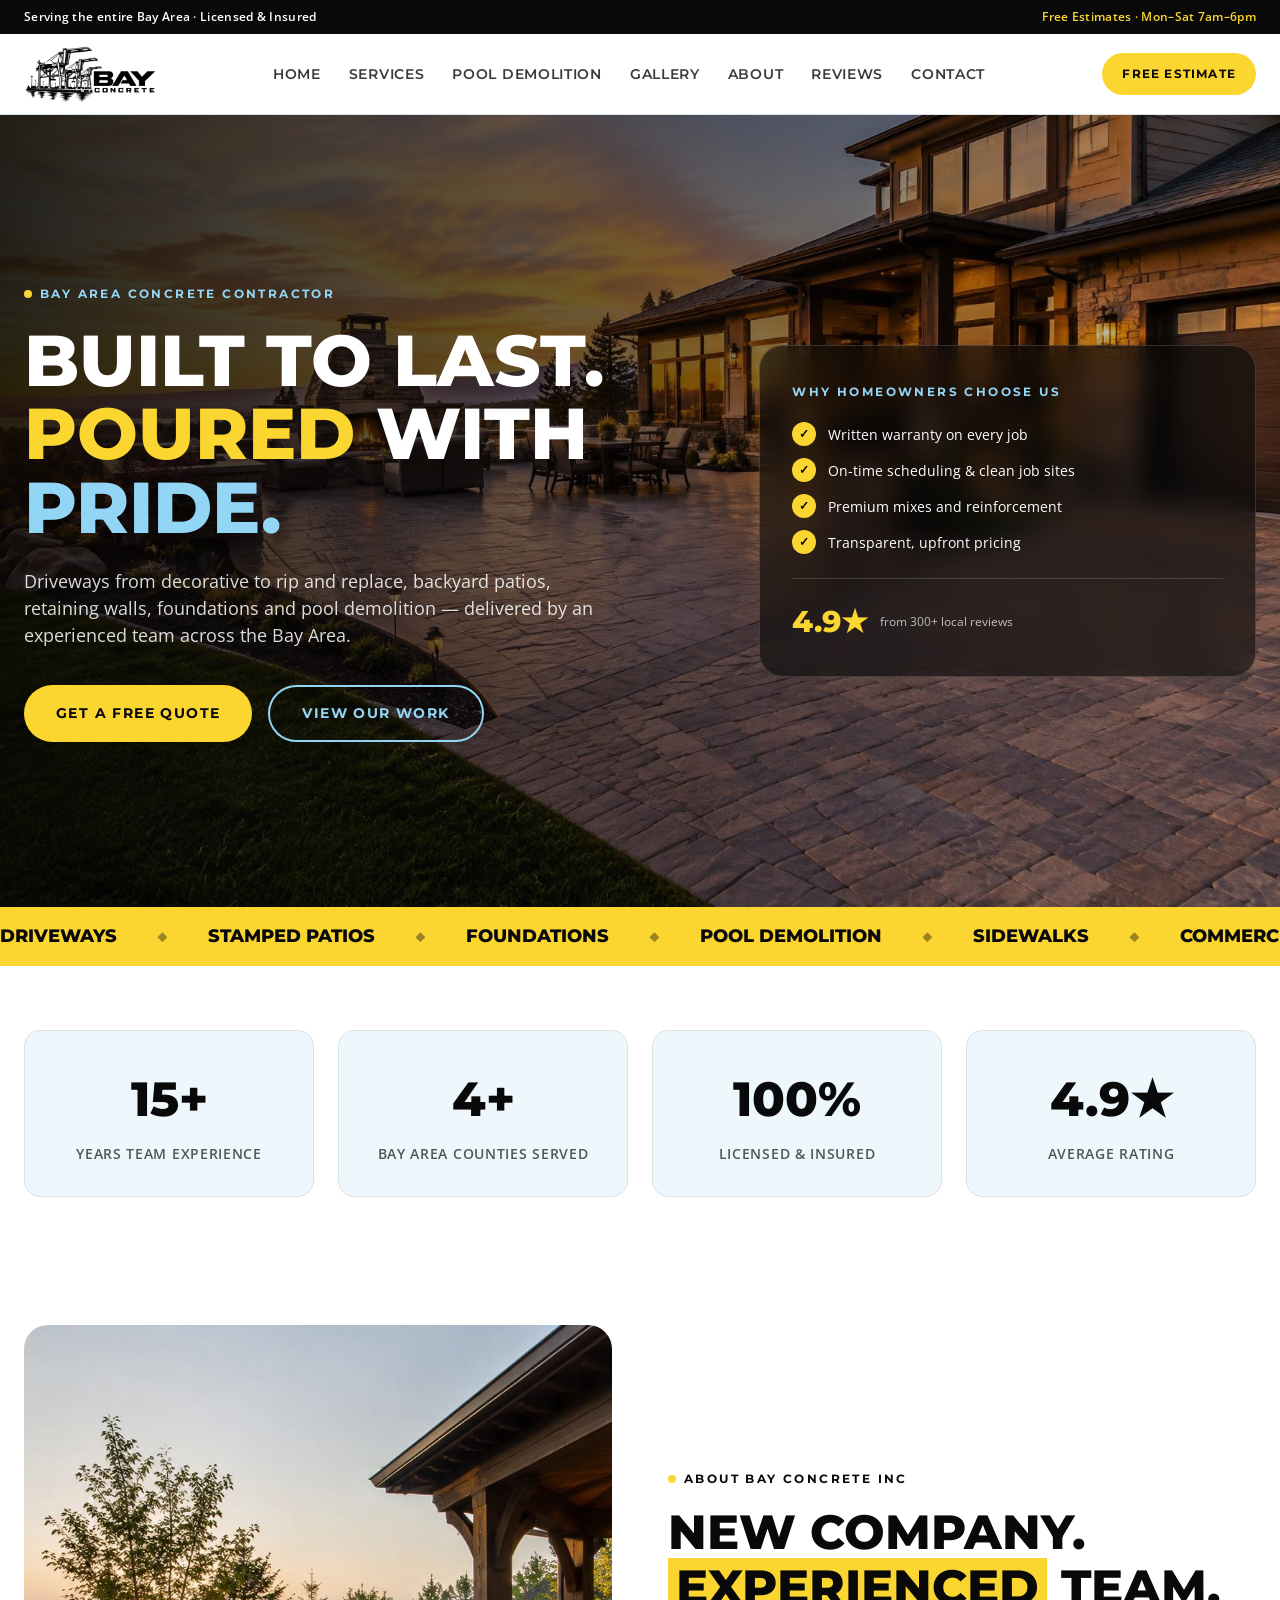
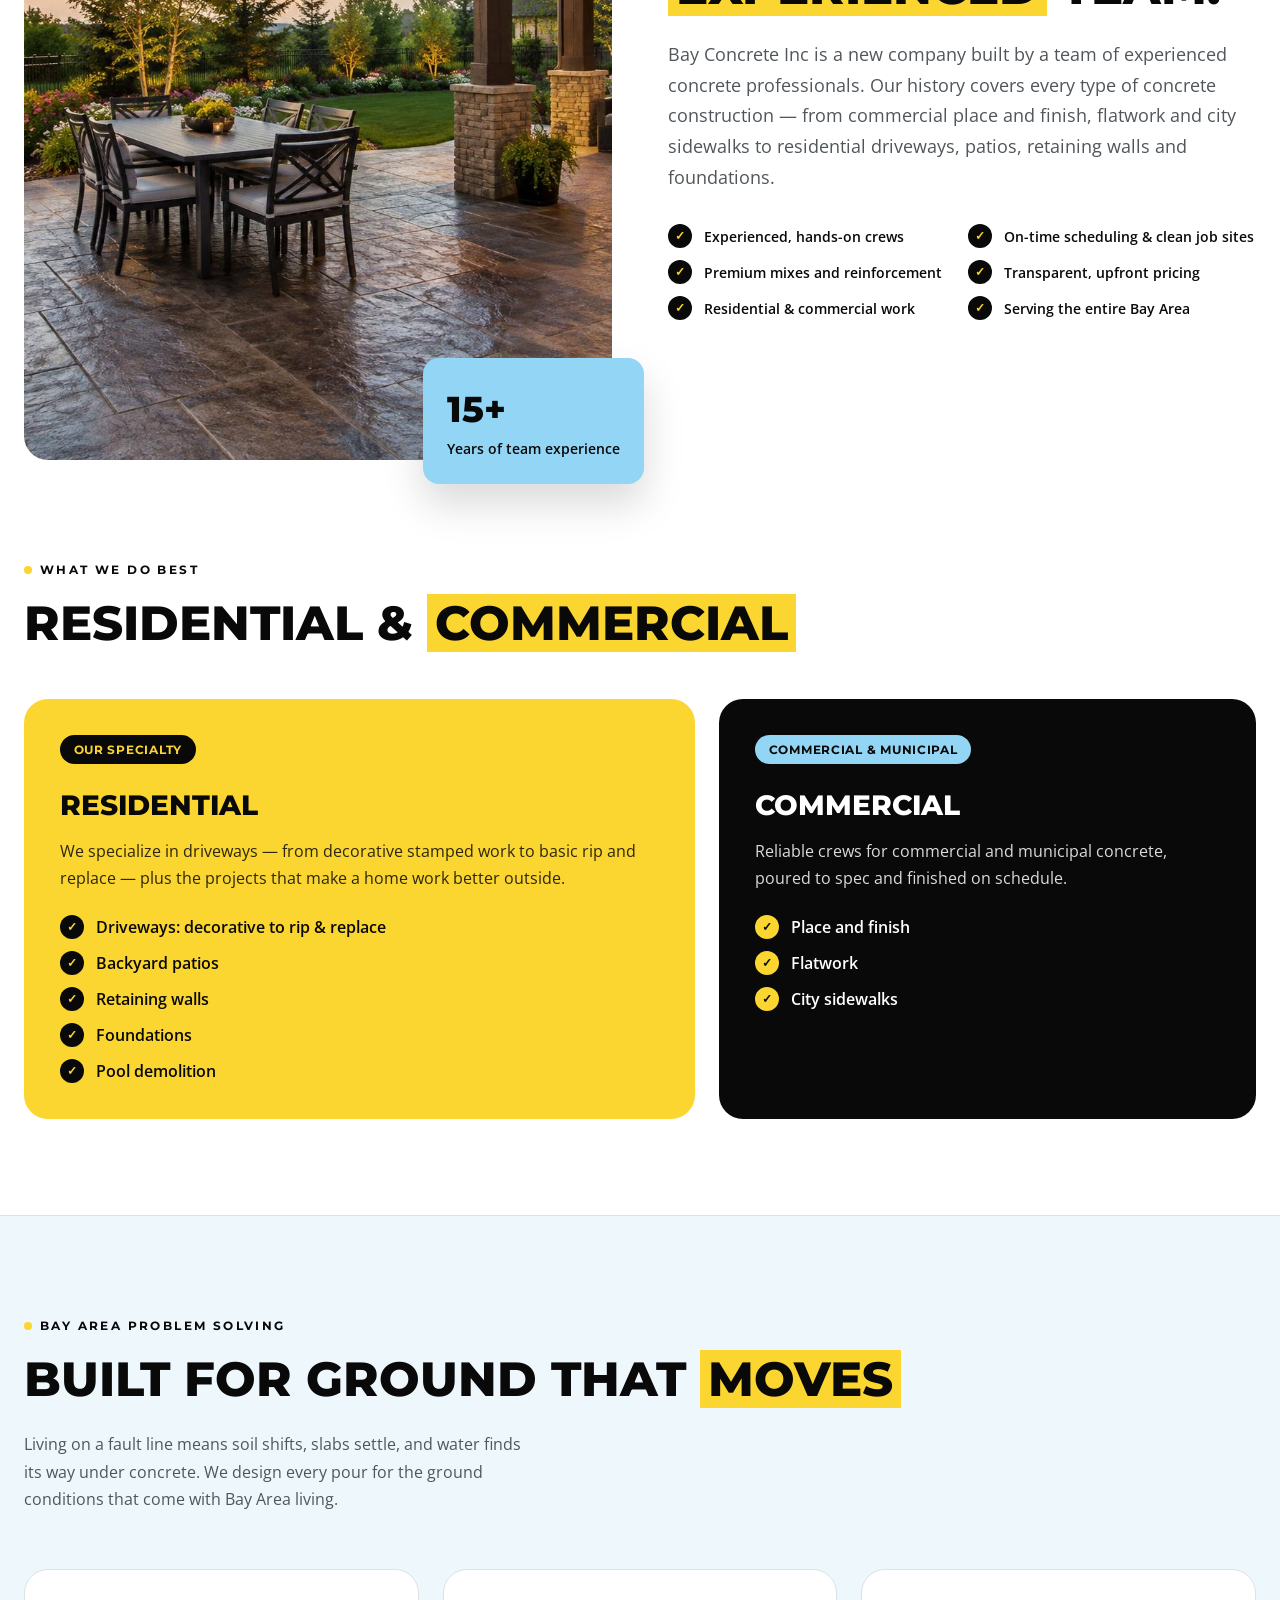
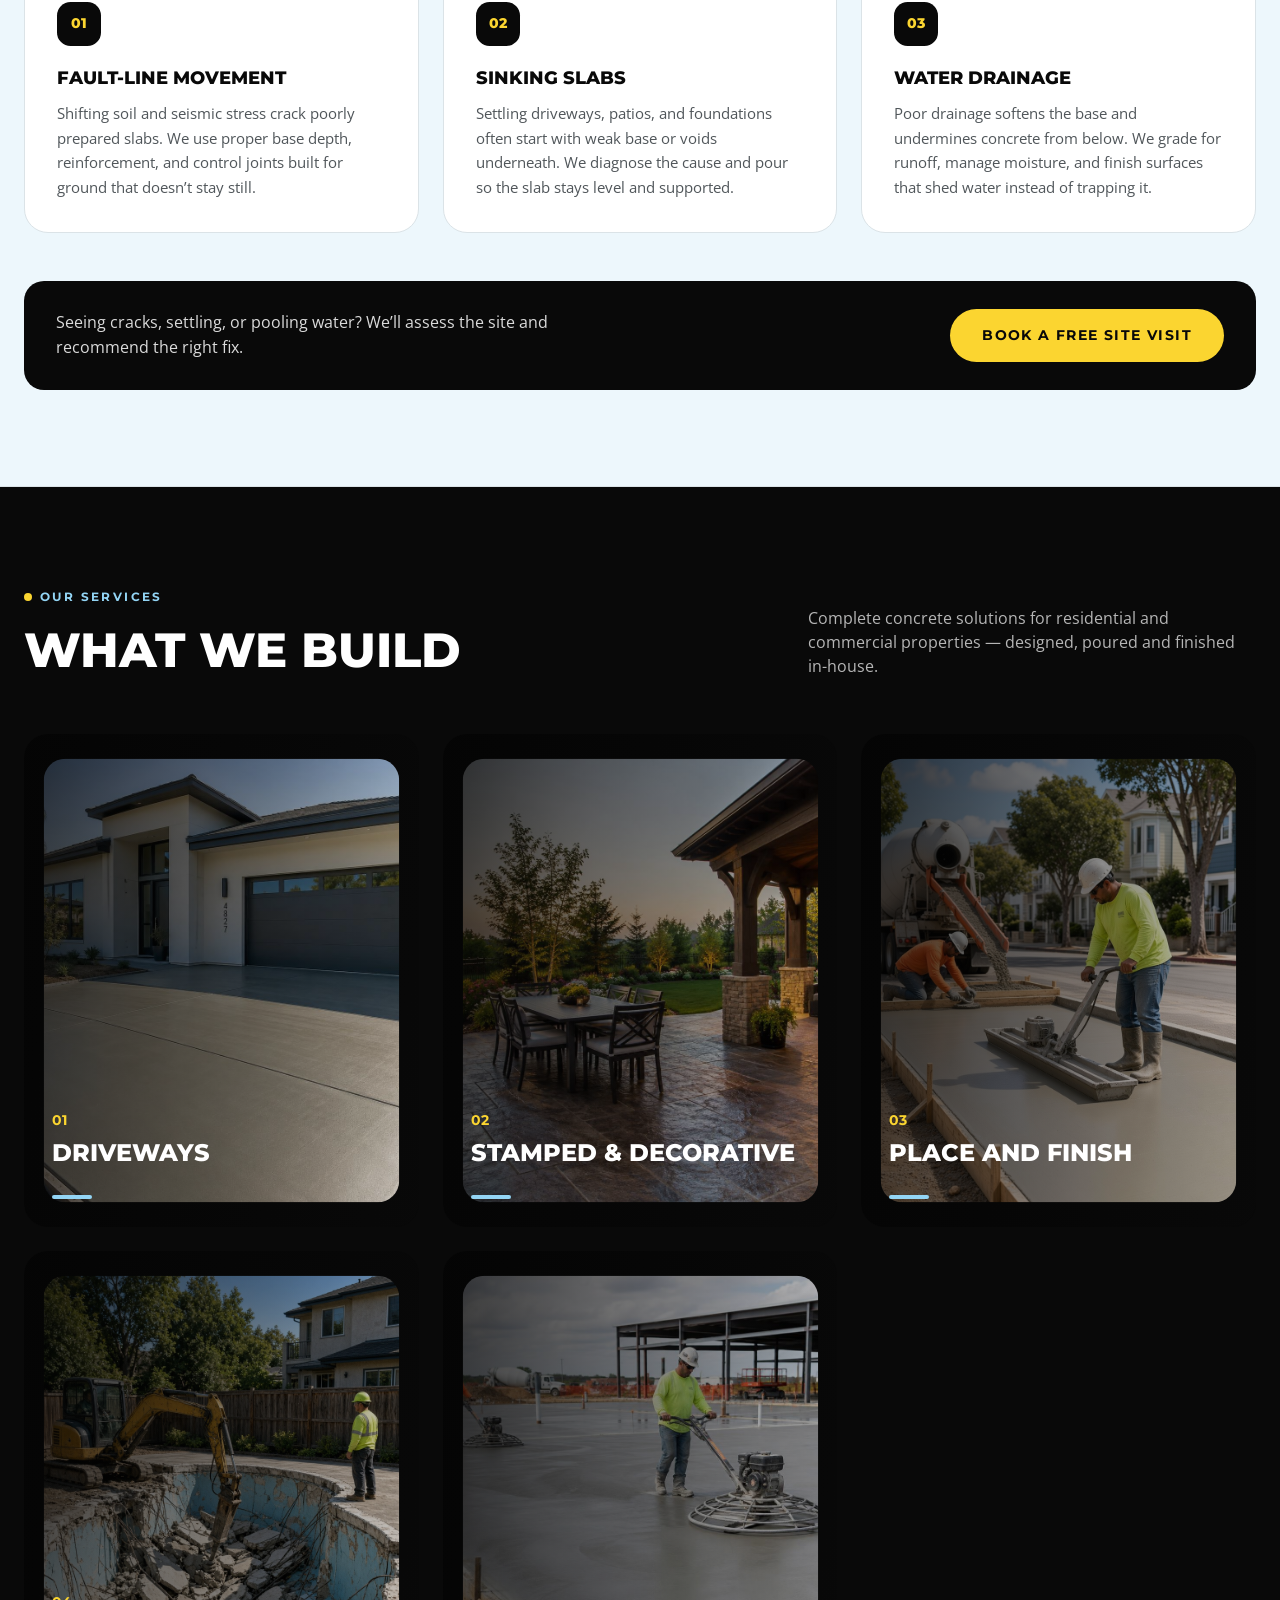
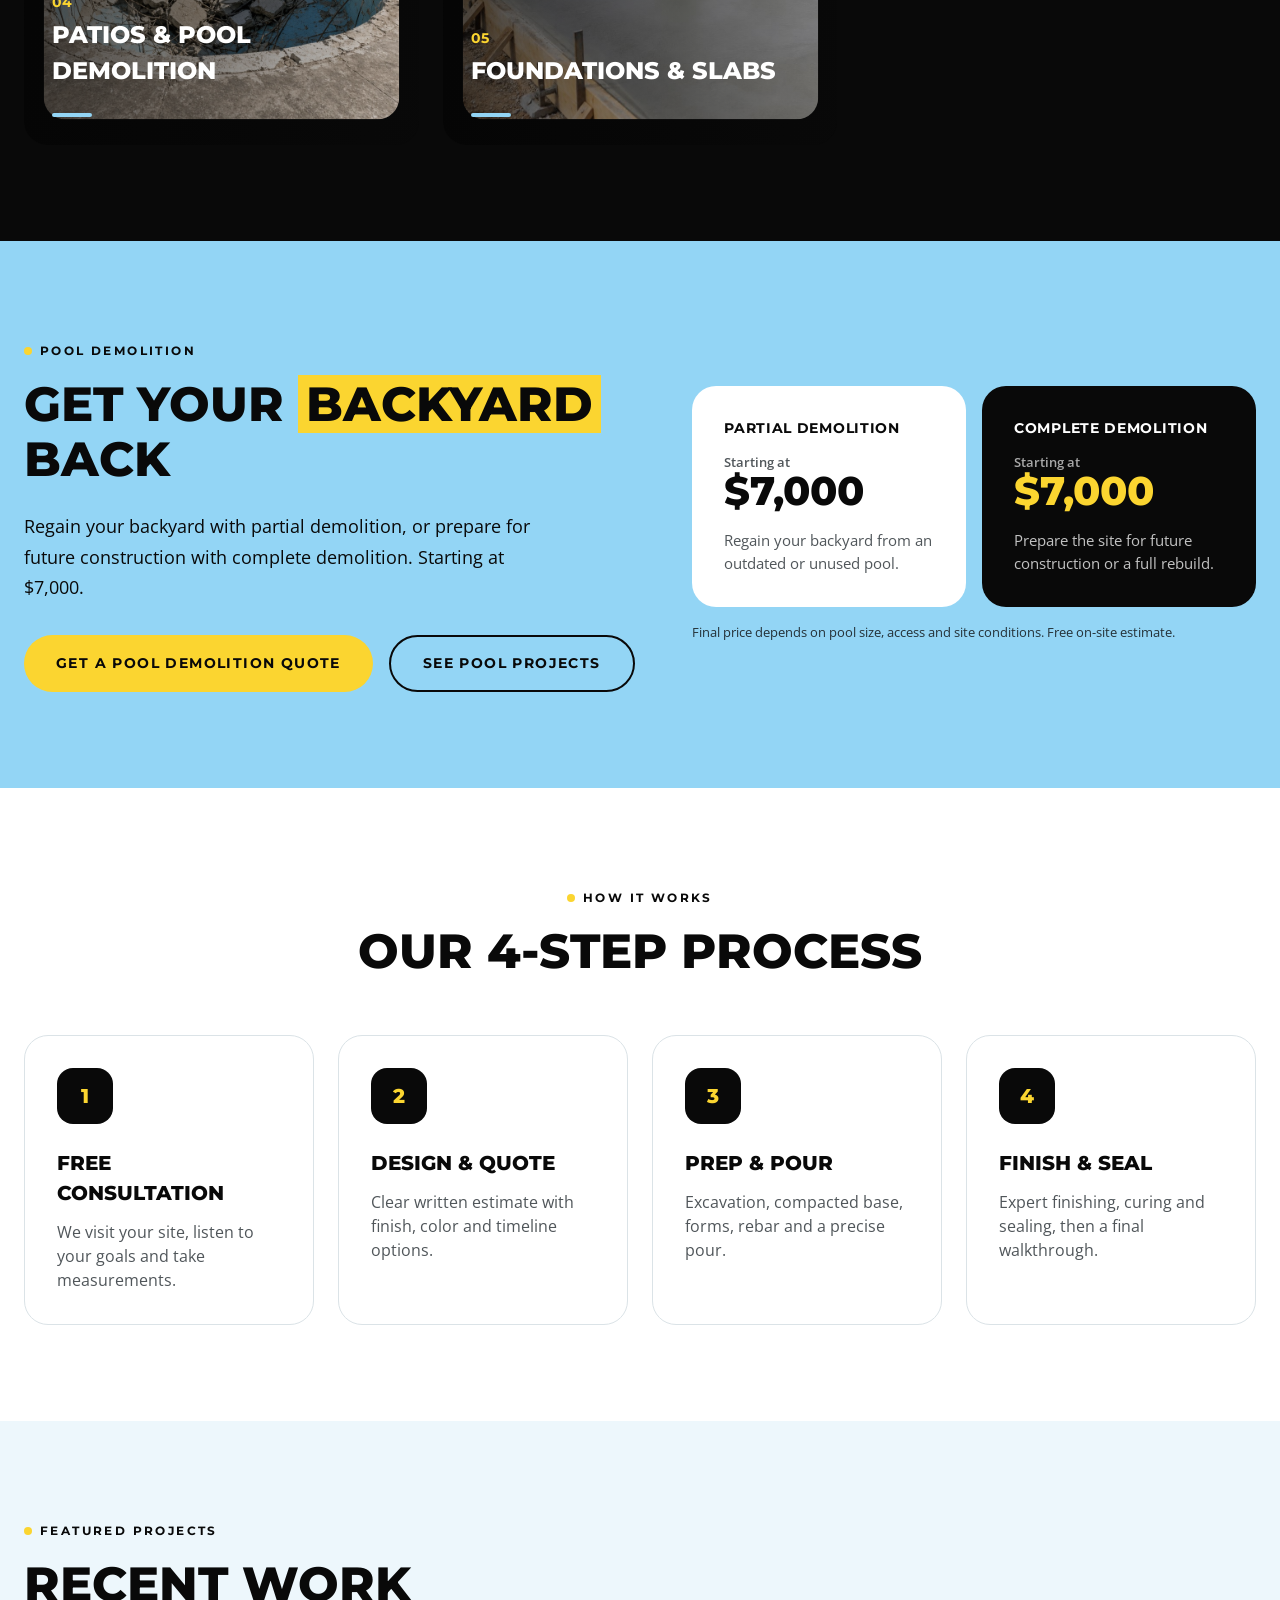
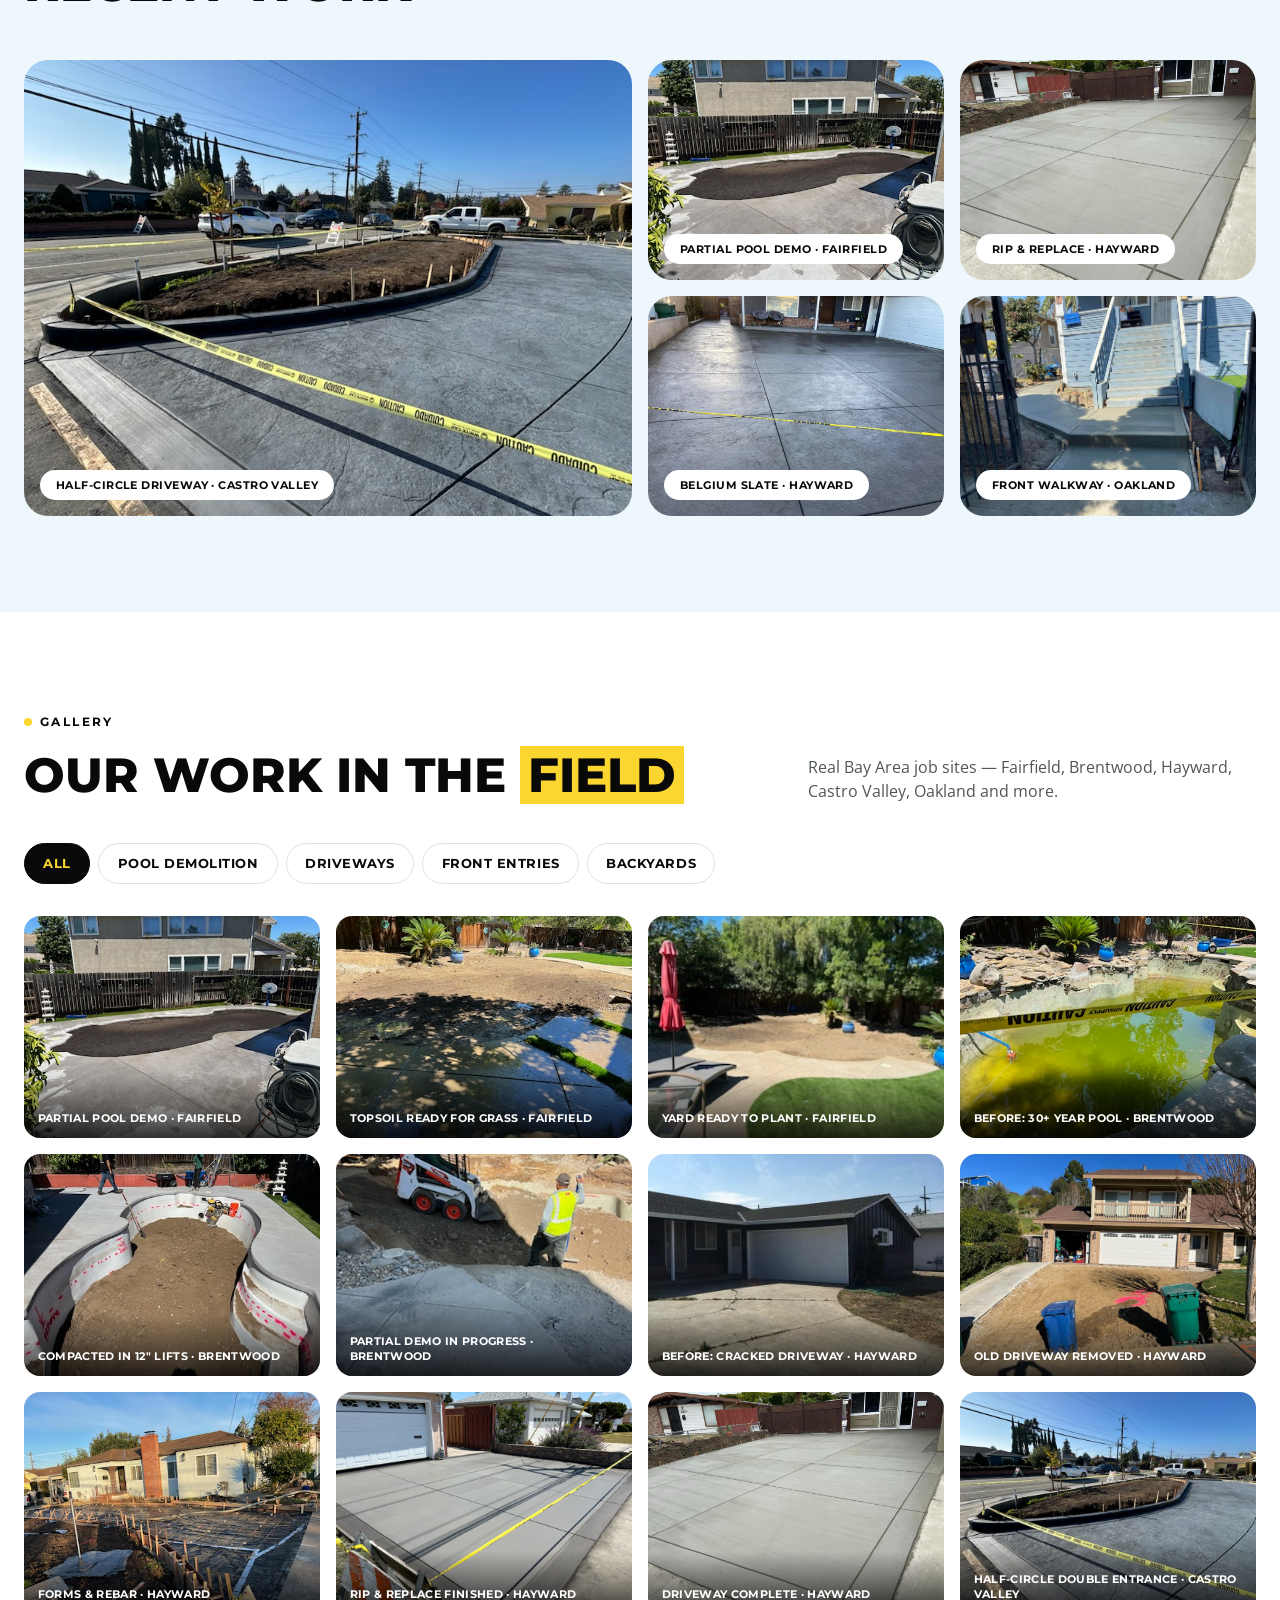
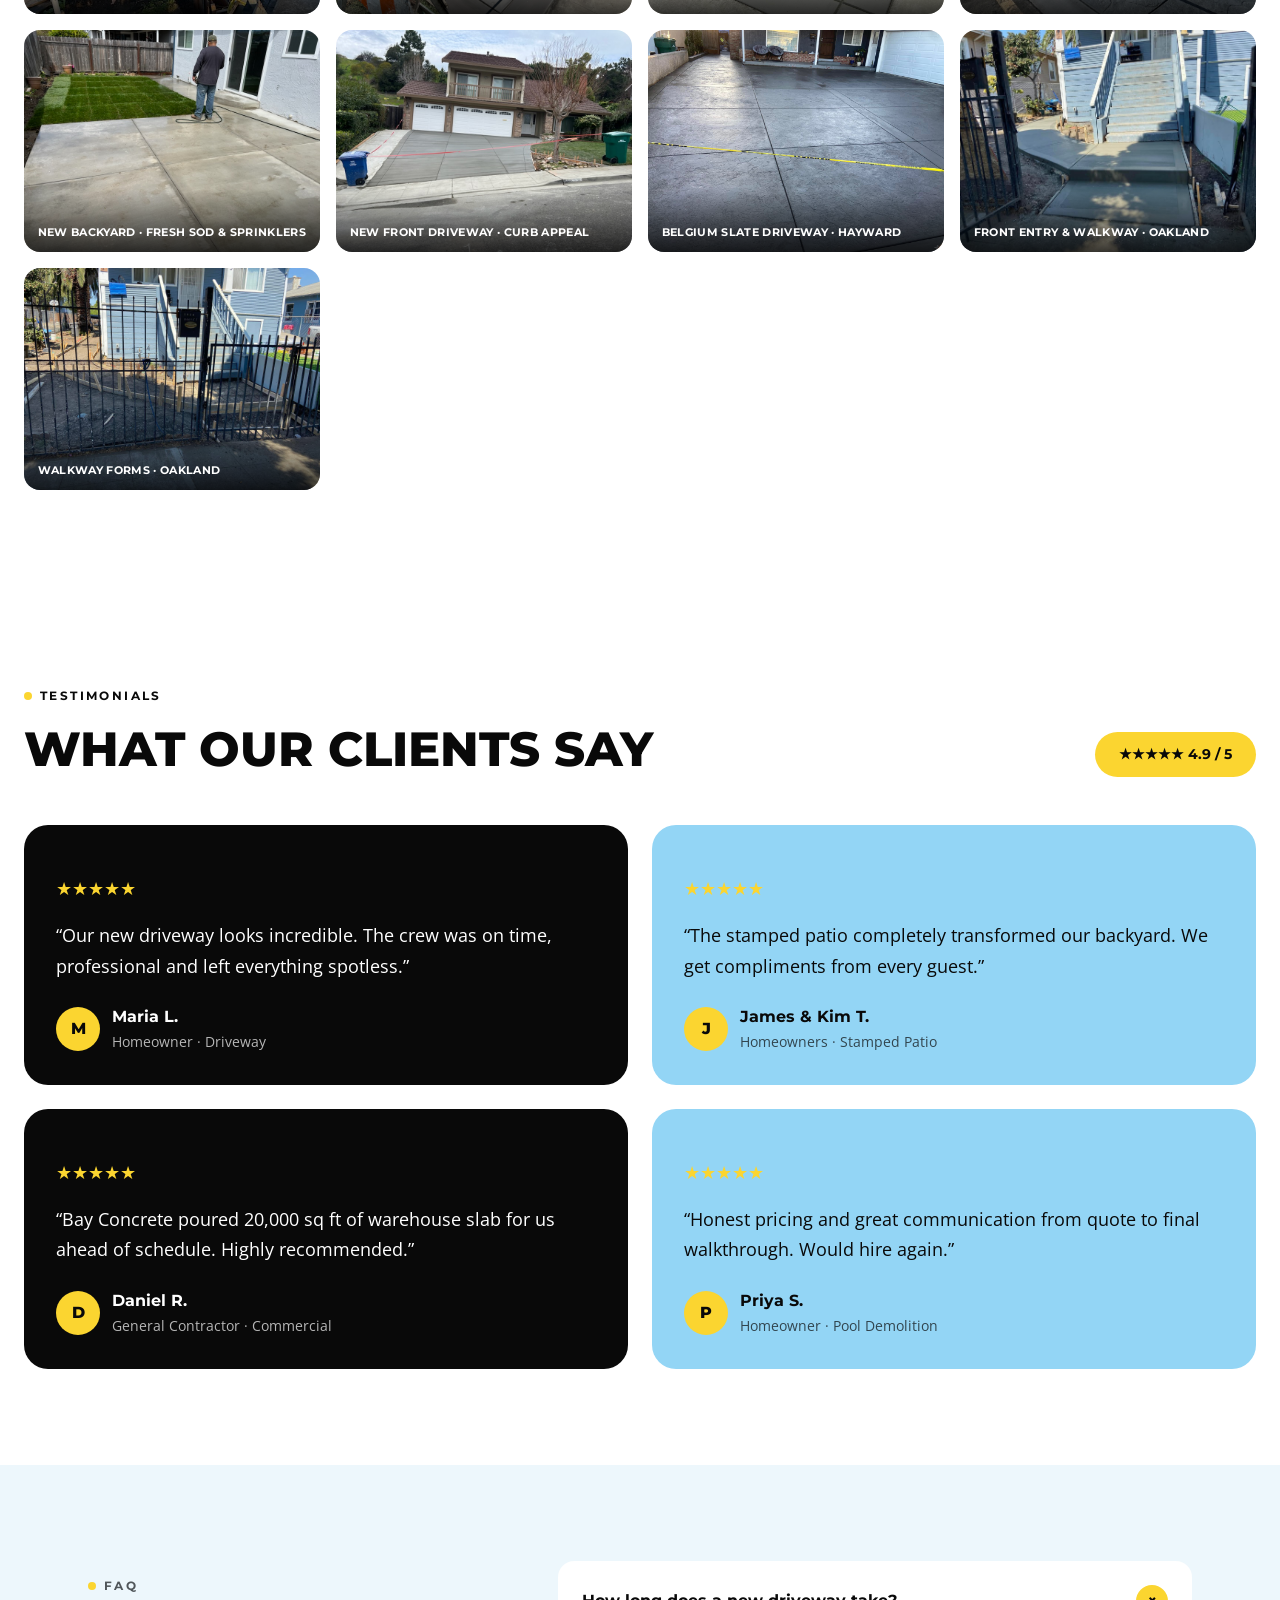
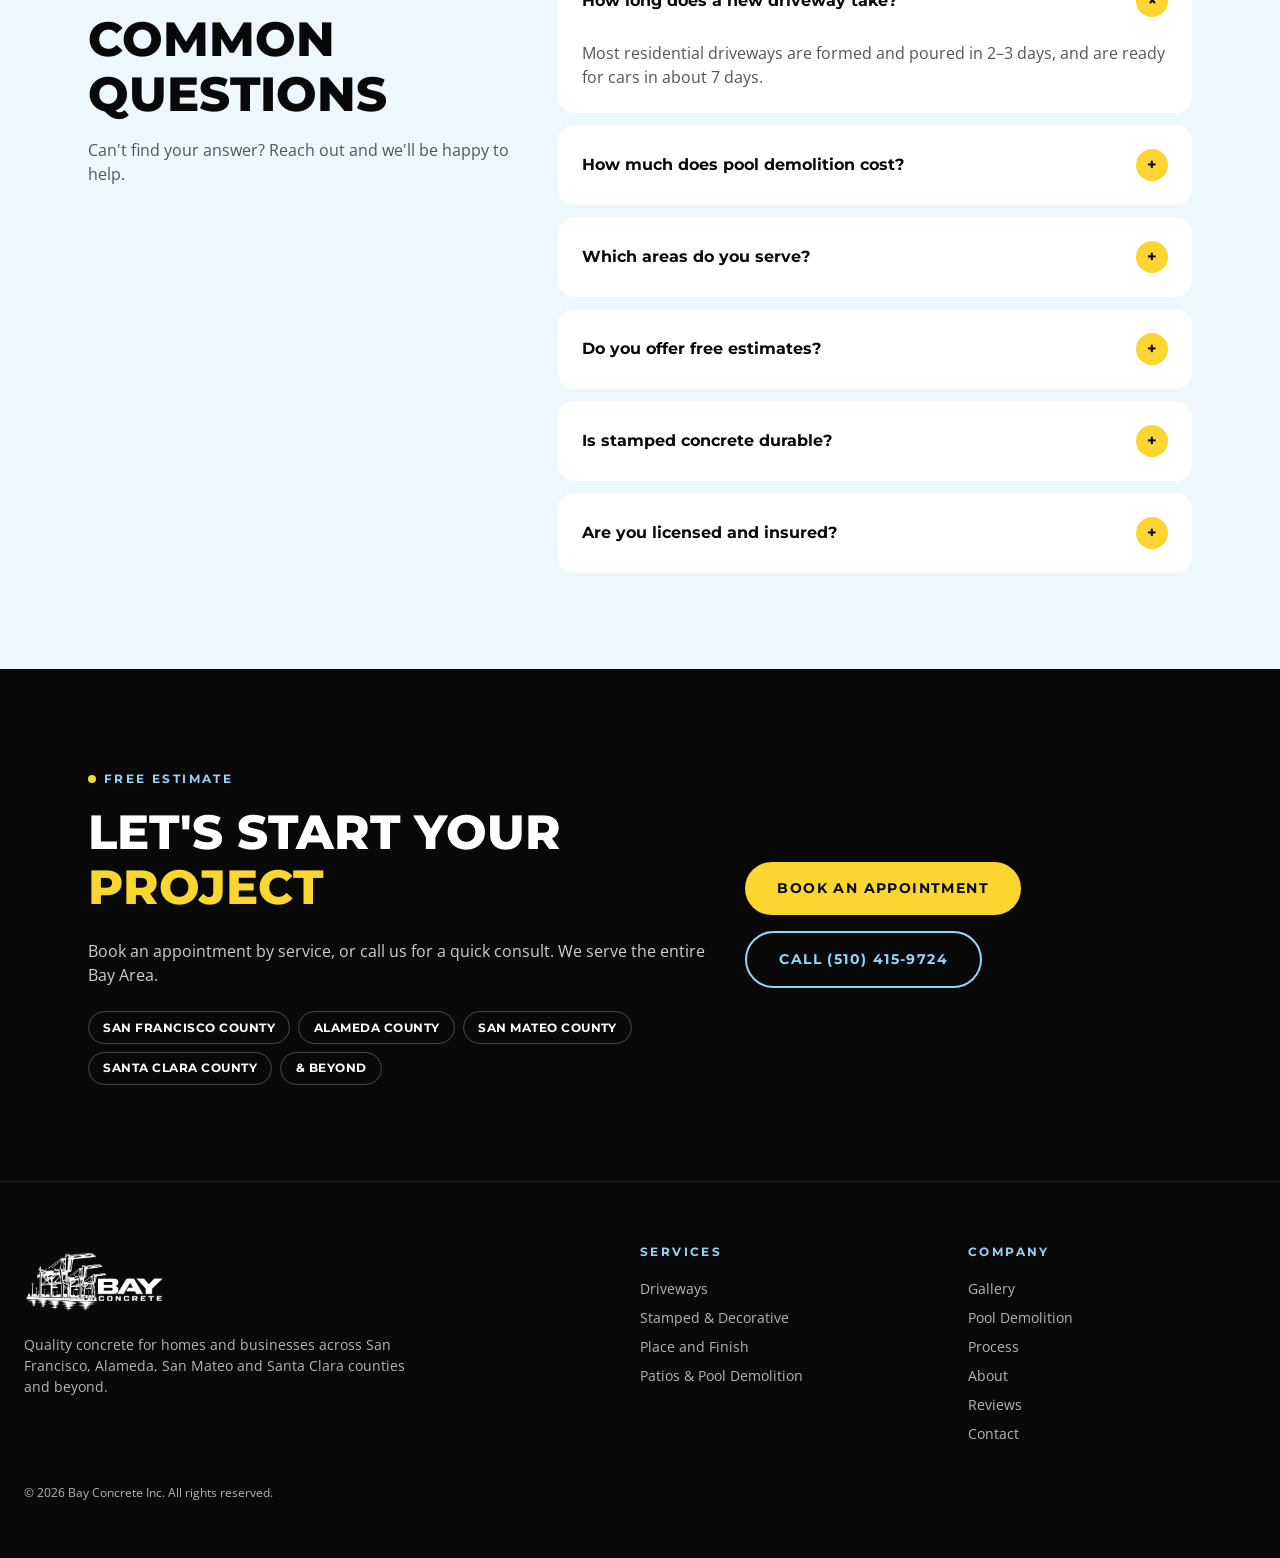
==== commit 8a74a7ea: "Ship client updates: contact info, pool pricing, gallery jobs, and clean URLs. Add FormSubmit bookin" ====
--- a/index.html
+++ b/index.html
@@ -6,13 +6,13 @@
     <title>Bay Concrete Inc | Driveways, Pool Demolition &amp; Concrete Contractor</title>
     <meta
       name="description"
-      content="Bay Concrete Inc builds driveways, patios, retaining walls and foundations, offers pool demolition from $9,500, and handles commercial place-and-finish work across the Bay Area."
+      content="Bay Concrete Inc builds driveways, patios, retaining walls and foundations, offers partial and complete pool demolition starting at $7,000, and handles commercial place-and-finish work across the Bay Area. Call (510) 415-9724."
     />
     <meta property="og:type" content="website" />
     <meta property="og:title" content="Bay Concrete Inc | Built to Last" />
     <meta
       property="og:description"
-      content="Driveways, pool demolition, patios and commercial concrete across SF, Alameda, San Mateo and Santa Clara counties. Request a free estimate."
+      content="Driveways, pool demolition, patios and commercial concrete across SF, Alameda, San Mateo and Santa Clara counties. Call (510) 415-9724."
     />
     <meta name="twitter:card" content="summary_large_image" />
     <link rel="icon" href="favicon.png" type="image/png" />
@@ -22,7 +22,7 @@
       href="https://fonts.googleapis.com/css2?family=Montserrat:wght@400;500;600;700;800&amp;family=Open+Sans:wght@400;600&amp;display=swap"
       rel="stylesheet"
     />
-    <link rel="stylesheet" href="css/styles.css?v=6" />
+    <link rel="stylesheet" href="css/styles.css?v=11" />
   </head>
   <body>
     <div class="topbar">
@@ -48,11 +48,11 @@
           <a href="#gallery">Gallery</a>
           <a href="#about">About</a>
           <a href="#reviews">Reviews</a>
-          <a href="contact.html">Contact</a>
+          <a href="/contact">Contact</a>
         </nav>
 
         <div class="header-actions">
-          <a class="header-cta" href="contact.html">Free Estimate</a>
+          <a class="header-cta" href="/contact">Free Estimate</a>
           <label class="nav-toggle" for="nav-checkbox" id="nav-toggle" aria-controls="main-nav">
             <span class="visually-hidden">Menu</span>
             <span class="nav-toggle-bar" aria-hidden="true"></span>
@@ -85,7 +85,7 @@
               pool demolition — delivered by an experienced team across the Bay Area.
             </p>
             <div class="hero-actions">
-              <a class="btn btn-primary" href="contact.html">Get a Free Quote</a>
+              <a class="btn btn-primary" href="/contact">Get a Free Quote</a>
               <a class="btn btn-outline" href="#gallery">View Our Work</a>
             </div>
           </div>
@@ -113,7 +113,6 @@
           <span class="marquee-item">Pool Demolition <span class="sep">◆</span></span>
           <span class="marquee-item">Sidewalks <span class="sep">◆</span></span>
           <span class="marquee-item">Commercial Slabs <span class="sep">◆</span></span>
-          <span class="marquee-item">Resurfacing <span class="sep">◆</span></span>
           <span class="marquee-item">Retaining Walls <span class="sep">◆</span></span>
           <span class="marquee-item">Driveways <span class="sep">◆</span></span>
           <span class="marquee-item">Stamped Patios <span class="sep">◆</span></span>
@@ -121,7 +120,6 @@
           <span class="marquee-item">Pool Demolition <span class="sep">◆</span></span>
           <span class="marquee-item">Sidewalks <span class="sep">◆</span></span>
           <span class="marquee-item">Commercial Slabs <span class="sep">◆</span></span>
-          <span class="marquee-item">Resurfacing <span class="sep">◆</span></span>
           <span class="marquee-item">Retaining Walls <span class="sep">◆</span></span>
         </div>
       </div>
@@ -221,14 +219,6 @@
             </article>
             <article class="problem-card">
               <span class="problem-tag">02</span>
-              <h3>Moving &amp; soft ground</h3>
-              <p>
-                Soft fill and unstable soils lead to heaving and uneven surfaces. Careful excavation,
-                compaction, and engineered base prep keep your concrete stable for the long haul.
-              </p>
-            </article>
-            <article class="problem-card">
-              <span class="problem-tag">03</span>
               <h3>Sinking slabs</h3>
               <p>
                 Settling driveways, patios, and foundations often start with weak base or voids
@@ -236,7 +226,7 @@
               </p>
             </article>
             <article class="problem-card">
-              <span class="problem-tag">04</span>
+              <span class="problem-tag">03</span>
               <h3>Water drainage</h3>
               <p>
                 Poor drainage softens the base and undermines concrete from below. We grade for runoff,
@@ -246,7 +236,7 @@
           </div>
           <div class="problems-cta">
             <p>Seeing cracks, settling, or pooling water? We’ll assess the site and recommend the right fix.</p>
-            <a class="btn btn-primary" href="contact.html">Book a free site visit</a>
+            <a class="btn btn-primary" href="/contact">Book a free site visit</a>
           </div>
         </div>
       </section>
@@ -264,7 +254,7 @@
             </p>
           </div>
           <div class="services-grid">
-            <a class="service-card" href="contact.html?service=Driveways">
+            <a class="service-card" href="/contact?service=Driveways">
               <img src="assets/driveway.jpg" alt="Driveways" loading="lazy" width="820" height="1025" />
               <div class="overlay" aria-hidden="true"></div>
               <div class="body">
@@ -277,7 +267,7 @@
                 <div class="bar" aria-hidden="true"></div>
               </div>
             </a>
-            <a class="service-card" href="contact.html?service=Stamped%20%26%20Decorative">
+            <a class="service-card" href="/contact?service=Stamped%20%26%20Decorative">
               <img src="assets/patio.jpg" alt="Stamped &amp; Decorative" loading="lazy" width="820" height="1025" />
               <div class="overlay" aria-hidden="true"></div>
               <div class="body">
@@ -289,7 +279,7 @@
                 <div class="bar" aria-hidden="true"></div>
               </div>
             </a>
-            <a class="service-card" href="contact.html?service=Place%20and%20Finish">
+            <a class="service-card" href="/contact?service=Place%20and%20Finish">
               <img src="assets/place-finish.jpg" alt="Crew placing and finishing a concrete sidewalk" loading="lazy" width="820" height="1025" />
               <div class="overlay" aria-hidden="true"></div>
               <div class="body">
@@ -299,19 +289,19 @@
                 <div class="bar" aria-hidden="true"></div>
               </div>
             </a>
-            <a class="service-card" href="contact.html?service=Patios%20%26%20Pool%20Demolition">
+            <a class="service-card" href="/contact?service=Patios%20%26%20Pool%20Demolition">
               <img src="assets/pool-demolition.jpg" alt="Excavator demolishing an old backyard pool" loading="lazy" width="820" height="1025" />
               <div class="overlay" aria-hidden="true"></div>
               <div class="body">
                 <span class="num">04</span>
                 <h3>Patios &amp; Pool Demolition</h3>
                 <p class="desc">
-                  Backyard patios, plus pool demolition that gives homeowners their yard back. From $9,500.
+                  Backyard patios, plus partial or complete pool demolition starting at $7,000.
                 </p>
                 <div class="bar" aria-hidden="true"></div>
               </div>
             </a>
-            <a class="service-card" href="contact.html?service=Foundations%20%26%20Slabs">
+            <a class="service-card" href="/contact?service=Foundations%20%26%20Slabs">
               <img src="assets/commercial.jpg" alt="Foundations &amp; Slabs" loading="lazy" width="820" height="1025" />
               <div class="overlay" aria-hidden="true"></div>
               <div class="body">
@@ -321,18 +311,6 @@
                 <div class="bar" aria-hidden="true"></div>
               </div>
             </a>
-            <a class="service-card" href="contact.html?service=Repair%20%26%20Resurfacing">
-              <img src="assets/repair-resurfacing.jpg" alt="Worker resurfacing a cracked concrete driveway" loading="lazy" width="820" height="1025" />
-              <div class="overlay" aria-hidden="true"></div>
-              <div class="body">
-                <span class="num">06</span>
-                <h3>Repair &amp; Resurfacing</h3>
-                <p class="desc">
-                  Crack repair, leveling, overlays and sealing that bring tired concrete back to life.
-                </p>
-                <div class="bar" aria-hidden="true"></div>
-              </div>
-            </a>
           </div>
         </div>
       </section>
@@ -343,11 +321,11 @@
             <p class="eyebrow"><span class="dot" aria-hidden="true"></span>Pool Demolition</p>
             <h2 class="section-title">Get your <span class="hl">backyard</span> back</h2>
             <p class="pool-lead">
-              Is your pool outdated, unused, or facing costly repairs? We remove it and return the space to
-              usable yard — ready for lawn, a patio, or your next project.
+              Regain your backyard with partial demolition, or prepare for future construction with complete
+              demolition. Starting at $7,000.
             </p>
             <div class="pool-actions">
-              <a class="btn btn-primary" href="contact.html?service=Patios%20%26%20Pool%20Demolition">
+              <a class="btn btn-primary" href="/contact?service=Patios%20%26%20Pool%20Demolition">
                 Get a pool demolition quote
               </a>
               <a class="btn btn-outline-dark" href="#gallery" data-gallery-filter="pool">See pool projects</a>
@@ -355,14 +333,14 @@
           </div>
           <div class="pool-plans">
             <article class="pool-plan">
-              <p class="pool-plan-name">Pool demolition</p>
-              <p class="pool-plan-price"><span>Starting from</span>$9,500</p>
-              <p class="pool-plan-time">3–4 days</p>
+              <p class="pool-plan-name">Partial demolition</p>
+              <p class="pool-plan-price"><span>Starting at</span>$7,000</p>
+              <p class="pool-plan-desc">Regain your backyard from an outdated or unused pool.</p>
             </article>
             <article class="pool-plan pool-plan-featured">
               <p class="pool-plan-name">Complete demolition</p>
-              <p class="pool-plan-price"><span>Starting from</span>$16,500</p>
-              <p class="pool-plan-time">4–6 days</p>
+              <p class="pool-plan-price"><span>Starting at</span>$7,000</p>
+              <p class="pool-plan-desc">Prepare the site for future construction or a full rebuild.</p>
             </article>
             <p class="pool-note">Final price depends on pool size, access and site conditions. Free on-site estimate.</p>
           </div>
@@ -404,20 +382,24 @@
           <h2 class="section-title">Recent work</h2>
           <div class="projects-grid">
             <figure class="project-card span-2 row-2">
-              <img src="assets/hero.jpg" alt="Hillside Estate Patio" loading="lazy" />
-              <figcaption>Hillside Estate Patio</figcaption>
+              <img src="assets/attachments/Ale16.jpg" alt="Half-circle driveway with double entrance in Castro Valley, CA" loading="lazy" />
+              <figcaption>Half-circle driveway · Castro Valley</figcaption>
             </figure>
             <figure class="project-card">
-              <img src="assets/patio.jpg" alt="Stamped Slate Patio" loading="lazy" />
-              <figcaption>Stamped Slate Patio</figcaption>
+              <img src="assets/attachments/ale5.jpg" alt="Partial drop-in pool demolition with topsoil in Fairfield, CA" loading="lazy" />
+              <figcaption>Partial pool demo · Fairfield</figcaption>
             </figure>
             <figure class="project-card">
-              <img src="assets/driveway.jpg" alt="Modern Driveway" loading="lazy" />
-              <figcaption>Modern Driveway</figcaption>
+              <img src="assets/attachments/Ale23.jpg" alt="Driveway rip and replace in Hayward, CA" loading="lazy" />
+              <figcaption>Rip &amp; replace · Hayward</figcaption>
             </figure>
-            <figure class="project-card span-2">
-              <img src="assets/commercial.jpg" alt="Warehouse Slab" loading="lazy" />
-              <figcaption>Warehouse Slab</figcaption>
+            <figure class="project-card">
+              <img src="assets/attachments/Ale25.jpg" alt="Belgium slate textured driveway in Hayward, CA" loading="lazy" />
+              <figcaption>Belgium slate · Hayward</figcaption>
+            </figure>
+            <figure class="project-card">
+              <img src="assets/attachments/Ale26.jpg" alt="Front entry walkway in Oakland, CA" loading="lazy" />
+              <figcaption>Front walkway · Oakland</figcaption>
             </figure>
           </div>
         </div>
@@ -429,97 +411,168 @@
             <p class="eyebrow"><span class="dot" aria-hidden="true"></span>Gallery</p>
             <h2 class="section-title">Our work in the <span class="hl">field</span></h2>
           </div>
-          <p>Real photos from our job sites — before, during and after.</p>
+          <p>Real Bay Area job sites — Fairfield, Brentwood, Hayward, Castro Valley, Oakland and more.</p>
         </div>
 
         <div class="gallery-filters" role="group" aria-label="Filter gallery">
           <button type="button" class="gallery-filter is-active" data-filter="all" aria-pressed="true">All</button>
+          <button type="button" class="gallery-filter" data-filter="pool" aria-pressed="false">Pool Demolition</button>
           <button type="button" class="gallery-filter" data-filter="driveways" aria-pressed="false">Driveways</button>
-          <button type="button" class="gallery-filter" data-filter="pool" aria-pressed="false">Pool Demolition</button>
-          <button type="button" class="gallery-filter" data-filter="patios" aria-pressed="false">Patios</button>
-          <button type="button" class="gallery-filter" data-filter="flatwork" aria-pressed="false">Sidewalks &amp; Flatwork</button>
+          <button type="button" class="gallery-filter" data-filter="frontends" aria-pressed="false">Front Entries</button>
+          <button type="button" class="gallery-filter" data-filter="backyards" aria-pressed="false">Backyards</button>
         </div>
 
         <div class="gallery-grid" id="gallery-grid">
+          <!-- 1. Fairfield — partial drop-in pool demolition, topsoil ready for grass -->
+          <button type="button" class="gallery-item" data-category="pool">
+            <img
+              src="assets/attachments/ale5.jpg"
+              alt="Partial drop-in pool demolition with topsoil ready for grass in Fairfield, CA"
+              loading="lazy"
+            />
+            <span>Partial pool demo · Fairfield</span>
+          </button>
+          <button type="button" class="gallery-item" data-category="pool">
+            <img
+              src="assets/attachments/Ale11.jpg"
+              alt="Drop-in pool filled and graded for new grass in Fairfield, CA"
+              loading="lazy"
+            />
+            <span>Topsoil ready for grass · Fairfield</span>
+          </button>
+          <button type="button" class="gallery-item" data-category="pool">
+            <img
+              src="assets/attachments/Ale8.jpg"
+              alt="Former drop-in pool area leveled with topsoil in Fairfield, CA"
+              loading="lazy"
+            />
+            <span>Yard ready to plant · Fairfield</span>
+          </button>
+
+          <!-- 2. Brentwood — partial demolition of 30+ year pool, compacted in 12" lifts -->
+          <button type="button" class="gallery-item" data-category="pool">
+            <img
+              src="assets/attachments/Ale10.jpg"
+              alt="30-plus year old pool before partial demolition in Brentwood, CA"
+              loading="lazy"
+            />
+            <span>Before: 30+ year pool · Brentwood</span>
+          </button>
+          <button type="button" class="gallery-item" data-category="pool">
+            <img
+              src="assets/attachments/Ale4.jpg"
+              alt="Partial pool demolition with compaction in 12 inch lifts in Brentwood, CA"
+              loading="lazy"
+            />
+            <span>Compacted in 12″ lifts · Brentwood</span>
+          </button>
+          <button type="button" class="gallery-item" data-category="pool">
+            <img
+              src="assets/attachments/Ale9.jpg"
+              alt="Backfilling a 30-plus year old pool during partial demolition in Brentwood, CA"
+              loading="lazy"
+            />
+            <span>Partial demo in progress · Brentwood</span>
+          </button>
+
+          <!-- 3. Hayward — driveway rip and replace -->
           <button type="button" class="gallery-item" data-category="driveways">
-            <img src="assets/attachments/Ale25.jpg" alt="Charcoal stamped concrete driveway" loading="lazy" />
-            <span>Stamped driveway</span>
+            <img
+              src="assets/attachments/Ale24.jpg"
+              alt="Old cracked driveway before rip and replace in Hayward, CA"
+              loading="lazy"
+            />
+            <span>Before: cracked driveway · Hayward</span>
           </button>
           <button type="button" class="gallery-item" data-category="driveways">
-            <img src="assets/attachments/Ale16.jpg" alt="Slate-pattern stamped driveway with curved planter" loading="lazy" />
-            <span>Decorative driveway</span>
+            <img
+              src="assets/attachments/Ale13.jpg"
+              alt="Old driveway removed for rip and replace in Hayward, CA"
+              loading="lazy"
+            />
+            <span>Old driveway removed · Hayward</span>
           </button>
           <button type="button" class="gallery-item" data-category="driveways">
-            <img src="assets/attachments/Ale18.jpg" alt="New driveway with picture-frame border" loading="lazy" />
-            <span>Driveway with border</span>
+            <img
+              src="assets/attachments/Ale17.jpg"
+              alt="Forms and rebar for a driveway rip and replace in Hayward, CA"
+              loading="lazy"
+            />
+            <span>Forms &amp; rebar · Hayward</span>
           </button>
           <button type="button" class="gallery-item" data-category="driveways">
-            <img src="assets/attachments/Ale23.jpg" alt="Finished rip and replace driveway" loading="lazy" />
-            <span>Rip &amp; replace</span>
+            <img
+              src="assets/attachments/Ale18.jpg"
+              alt="Finished driveway rip and replace with picture-frame border in Hayward, CA"
+              loading="lazy"
+            />
+            <span>Rip &amp; replace finished · Hayward</span>
           </button>
           <button type="button" class="gallery-item" data-category="driveways">
-            <img src="assets/attachments/Ale12.jpg" alt="Freshly poured residential driveway" loading="lazy" />
-            <span>New driveway</span>
-          </button>
+            <img
+              src="assets/attachments/Ale23.jpg"
+              alt="Completed driveway rip and replace in Hayward, CA"
+              loading="lazy"
+            />
+            <span>Driveway complete · Hayward</span>
+          </button>
+
+          <!-- 4. Castro Valley — half-circle driveway, double entrance, curb lighting, commercial-vehicle reinforced -->
           <button type="button" class="gallery-item" data-category="driveways">
-            <img src="assets/attachments/Ale24.jpg" alt="Cracked driveway before replacement" loading="lazy" />
-            <span>Before: cracked driveway</span>
-          </button>
+            <img
+              src="assets/attachments/Ale16.jpg"
+              alt="Half-circle driveway with double entrance and reinforced curb in Castro Valley, CA"
+              loading="lazy"
+            />
+            <span>Half-circle double entrance · Castro Valley</span>
+          </button>
+
+          <!-- 5. New backyard with fresh sod and sprinklers -->
+          <button type="button" class="gallery-item" data-category="backyards">
+            <img
+              src="assets/attachments/Ale20.jpg"
+              alt="New backyard with fresh sod, patio, and sprinklers"
+              loading="lazy"
+            />
+            <span>New backyard · Fresh sod &amp; sprinklers</span>
+          </button>
+
+          <!-- 6. New front end with new driveway to raise curb appeal -->
           <button type="button" class="gallery-item" data-category="driveways">
-            <img src="assets/attachments/Ale13.jpg" alt="Old driveway removed and site prepped" loading="lazy" />
-            <span>Old driveway removed</span>
-          </button>
+            <img
+              src="assets/attachments/Ale12.jpg"
+              alt="New front driveway installed to raise curb appeal"
+              loading="lazy"
+            />
+            <span>New front driveway · Curb appeal</span>
+          </button>
+
+          <!-- 7. New Belgium slate textured driveway — Hayward, CA -->
           <button type="button" class="gallery-item" data-category="driveways">
-            <img src="assets/attachments/Ale17.jpg" alt="Forms and rebar set for a front yard pour" loading="lazy" />
-            <span>Forms &amp; rebar</span>
-          </button>
-          <button type="button" class="gallery-item" data-category="pool">
-            <img src="assets/attachments/Ale10.jpg" alt="Outdated green pool before demolition" loading="lazy" />
-            <span>Before: outdated pool</span>
-          </button>
-          <button type="button" class="gallery-item" data-category="pool">
-            <img src="assets/attachments/Ale4.jpg" alt="Crew backfilling a pool" loading="lazy" />
-            <span>Backfill in progress</span>
-          </button>
-          <button type="button" class="gallery-item" data-category="pool">
-            <img src="assets/attachments/Ale9.jpg" alt="Skid steer filling a pool with soil" loading="lazy" />
-            <span>Filling the pool</span>
-          </button>
-          <button type="button" class="gallery-item" data-category="pool">
-            <img src="assets/attachments/ale5.jpg" alt="Pool filled and graded" loading="lazy" />
-            <span>Pool filled &amp; graded</span>
-          </button>
-          <button type="button" class="gallery-item" data-category="pool">
-            <img src="assets/attachments/Ale11.jpg" alt="Backyard reclaimed after pool removal" loading="lazy" />
-            <span>After: yard reclaimed</span>
-          </button>
-          <button type="button" class="gallery-item" data-category="pool">
-            <img src="assets/attachments/Ale8.jpg" alt="Former pool area leveled for new use" loading="lazy" />
-            <span>After: ready for new use</span>
-          </button>
-          <button type="button" class="gallery-item" data-category="patios">
-            <img src="assets/attachments/Ale20.jpg" alt="New backyard patio with fresh sod" loading="lazy" />
-            <span>Backyard patio</span>
-          </button>
-          <button type="button" class="gallery-item" data-category="patios">
-            <img src="assets/attachments/Ale19.jpg" alt="Cracked patio before replacement" loading="lazy" />
-            <span>Before: cracked patio</span>
-          </button>
-          <button type="button" class="gallery-item" data-category="flatwork">
-            <img src="assets/attachments/Ale14.jpg" alt="New city sidewalk and curb" loading="lazy" />
-            <span>City sidewalk</span>
-          </button>
-          <button type="button" class="gallery-item" data-category="flatwork">
-            <img src="assets/attachments/Ale26.jpg" alt="New concrete walkway and steps" loading="lazy" />
-            <span>Walkway &amp; steps</span>
-          </button>
-          <button type="button" class="gallery-item" data-category="flatwork">
-            <img src="assets/attachments/Ale27.jpg" alt="Walkway forms set before pour" loading="lazy" />
-            <span>Walkway forms</span>
-          </button>
-          <button type="button" class="gallery-item" data-category="flatwork">
-            <img src="assets/attachments/Ale15.jpg" alt="Rebar grid ready for flatwork pour" loading="lazy" />
-            <span>Rebar ready to pour</span>
+            <img
+              src="assets/attachments/Ale25.jpg"
+              alt="New Belgium slate textured driveway in Hayward, CA"
+              loading="lazy"
+            />
+            <span>Belgium slate driveway · Hayward</span>
+          </button>
+
+          <!-- 8. New front end with walkway for backyard access — Oakland, CA -->
+          <button type="button" class="gallery-item" data-category="frontends">
+            <img
+              src="assets/attachments/Ale26.jpg"
+              alt="New front entry and walkway for backyard access in Oakland, CA"
+              loading="lazy"
+            />
+            <span>Front entry &amp; walkway · Oakland</span>
+          </button>
+          <button type="button" class="gallery-item" data-category="frontends">
+            <img
+              src="assets/attachments/Ale27.jpg"
+              alt="Front walkway forms for backyard access in Oakland, CA"
+              loading="lazy"
+            />
+            <span>Walkway forms · Oakland</span>
           </button>
         </div>
       </section>
@@ -612,8 +665,9 @@
                 <span class="faq-icon" aria-hidden="true">+</span>
               </button>
               <p class="faq-answer">
-                Pool demolition starts from $9,500 and takes about 3–4 days. Complete demolition starts from
-                $16,500 and takes about 4–6 days. We confirm exact pricing after a free site visit.
+                We offer partial demolition to help you regain your backyard, and complete demolition to prepare
+                for future construction. Pool demolition starts at $7,000. We confirm exact pricing after a free
+                site visit.
               </p>
             </div>
             <div class="faq-item">
@@ -672,8 +726,8 @@
             </ul>
           </div>
           <div class="contact-cta-actions">
-            <a class="btn btn-primary" href="contact.html">Book an appointment</a>
-            <a class="btn btn-outline" href="tel:+10000000000">Call (000) 000-0000</a>
+            <a class="btn btn-primary" href="/contact">Book an appointment</a>
+            <a class="btn btn-outline" href="tel:+15104159724">Call (510) 415-9724</a>
           </div>
         </div>
       </section>
@@ -705,13 +759,13 @@
             <li><a href="#process">Process</a></li>
             <li><a href="#about">About</a></li>
             <li><a href="#reviews">Reviews</a></li>
-            <li><a href="contact.html">Contact</a></li>
+            <li><a href="/contact">Contact</a></li>
           </ul>
         </div>
       </div>
       <p class="container copyright">© <span id="year"></span> Bay Concrete Inc. All rights reserved.</p>
     </footer>
 
-    <script src="js/main.js?v=6"></script>
+    <script src="js/main.js?v=11"></script>
   </body>
 </html>
--- a/css/styles.css
+++ b/css/styles.css
@@ -820,7 +820,7 @@
 
 @media (min-width: 1024px) {
   .problems-grid {
-    grid-template-columns: repeat(4, 1fr);
+    grid-template-columns: repeat(3, 1fr);
   }
 }
 
@@ -1108,16 +1108,15 @@
   color: color-mix(in oklch, var(--secondary-foreground) 65%, transparent);
 }
 
-.pool-plan-time {
+.pool-plan-desc {
   margin-top: 1rem;
-  display: inline-block;
-  border-radius: 9999px;
-  padding: 0.35rem 0.85rem;
-  background: var(--primary);
-  color: var(--primary-foreground);
-  font-family: var(--font-display);
-  font-size: 0.8125rem;
-  font-weight: 700;
+  font-size: 0.9375rem;
+  line-height: 1.55;
+  color: var(--muted-foreground);
+}
+
+.pool-plan-featured .pool-plan-desc {
+  color: color-mix(in oklch, var(--secondary-foreground) 75%, transparent);
 }
 
 .pool-note {
@@ -1244,13 +1243,15 @@
   position: absolute;
   bottom: 1rem;
   left: 1rem;
+  max-width: calc(100% - 2rem);
   border-radius: 9999px;
   background: var(--background);
   padding: 0.5rem 1rem;
-  font-size: 0.75rem;
+  font-size: 0.7rem;
   font-weight: 700;
   text-transform: uppercase;
-  letter-spacing: 0.05em;
+  letter-spacing: 0.04em;
+  line-height: 1.3;
 }
 
 /* —— Gallery —— */
@@ -1354,14 +1355,15 @@
   position: absolute;
   inset-inline: 0;
   bottom: 0;
-  padding: 2rem 0.85rem 0.75rem;
-  background: linear-gradient(to top, oklch(0 0 0 / 0.7), transparent);
+  padding: 2.25rem 0.85rem 0.75rem;
+  background: linear-gradient(to top, oklch(0 0 0 / 0.78), transparent);
   color: var(--secondary-foreground);
-  font-size: 0.75rem;
+  font-size: 0.7rem;
   font-weight: 700;
   text-align: left;
   text-transform: uppercase;
-  letter-spacing: 0.04em;
+  letter-spacing: 0.03em;
+  line-height: 1.35;
 }
 
 .lightbox {
@@ -1983,6 +1985,32 @@
   text-align: center;
 }
 
+.booking-form .form-error {
+  margin: 0;
+  border-radius: 0.75rem;
+  border: 1px solid oklch(0.7 0.12 25);
+  background: oklch(0.97 0.03 25);
+  padding: 0.85rem 1rem;
+  font-size: 0.875rem;
+  line-height: 1.5;
+  color: oklch(0.4 0.12 25);
+}
+
+.booking-form .form-error a {
+  font-weight: 700;
+  text-decoration: underline;
+  text-underline-offset: 0.15em;
+}
+
+.honey-field {
+  position: absolute;
+  left: -9999px;
+  width: 1px;
+  height: 1px;
+  opacity: 0;
+  pointer-events: none;
+}
+
 .contact-success .success-detail {
   margin-top: 1rem;
   font-family: var(--font-body);
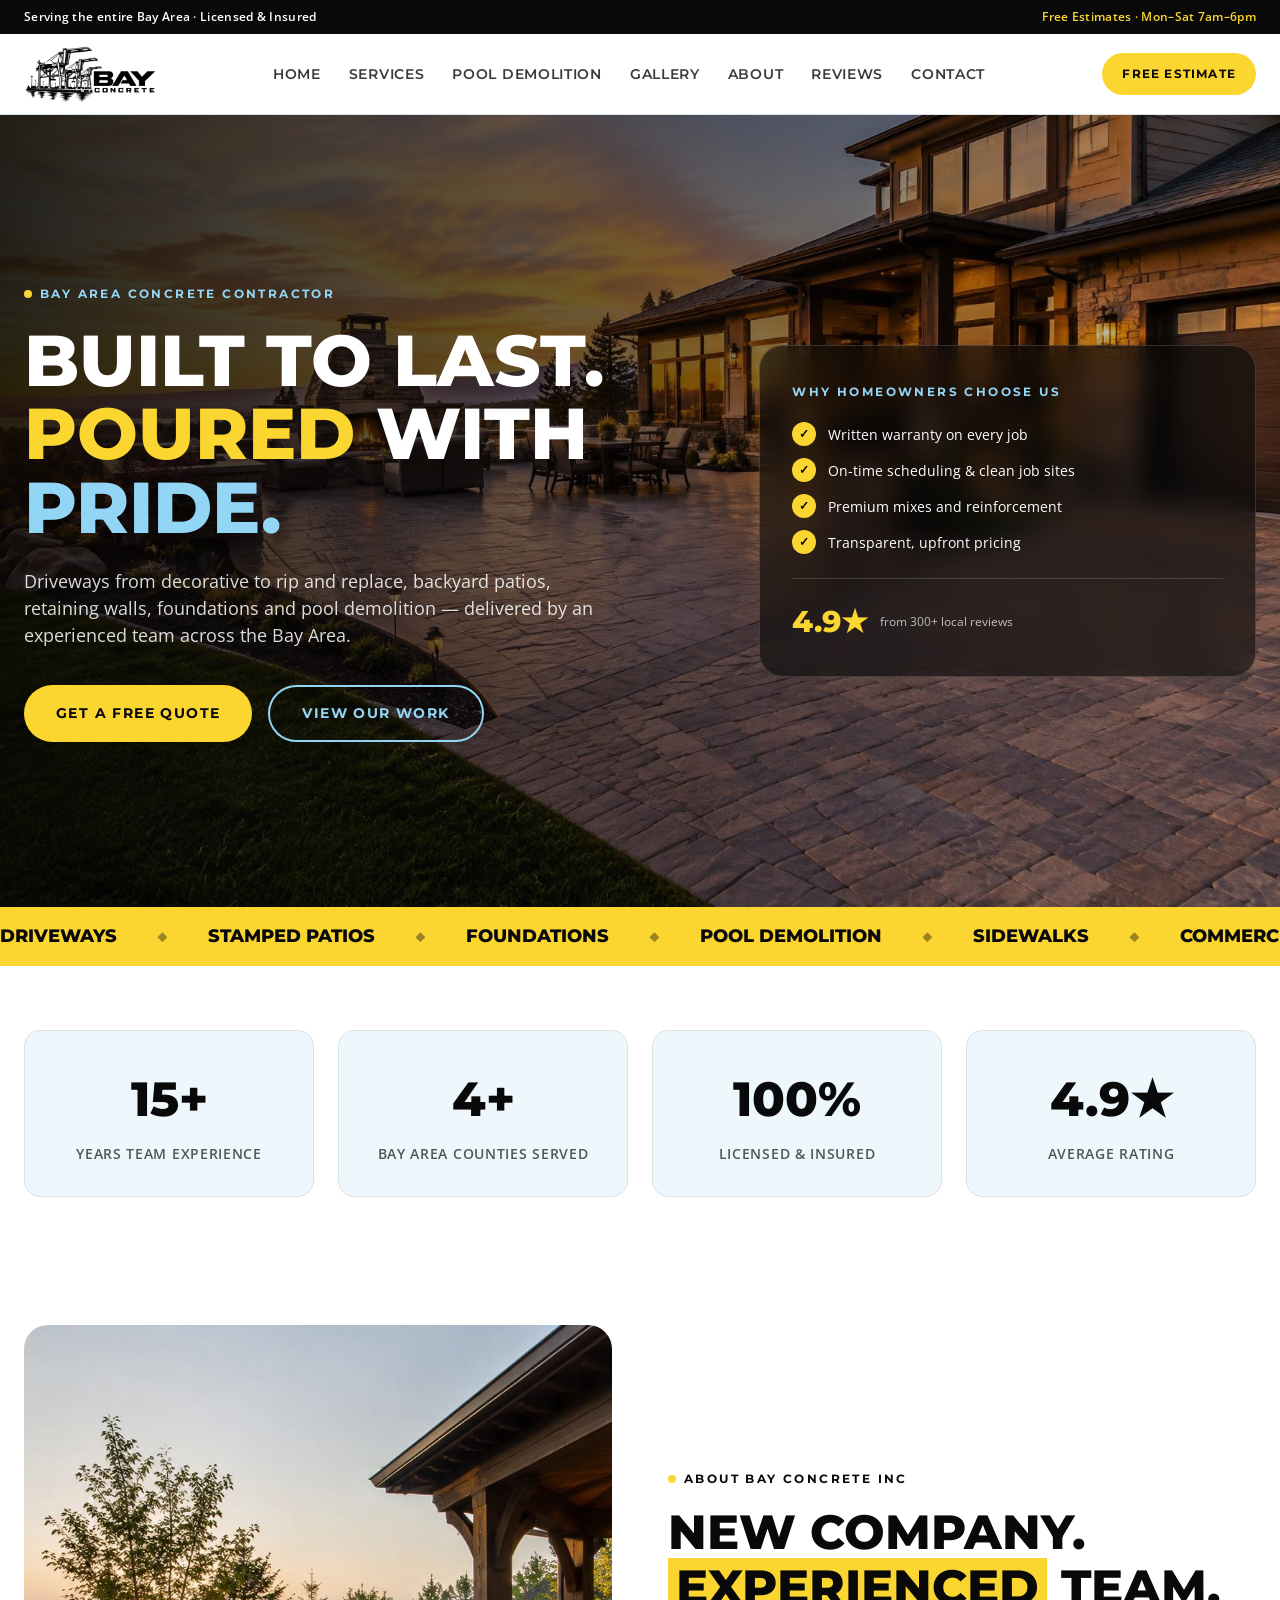
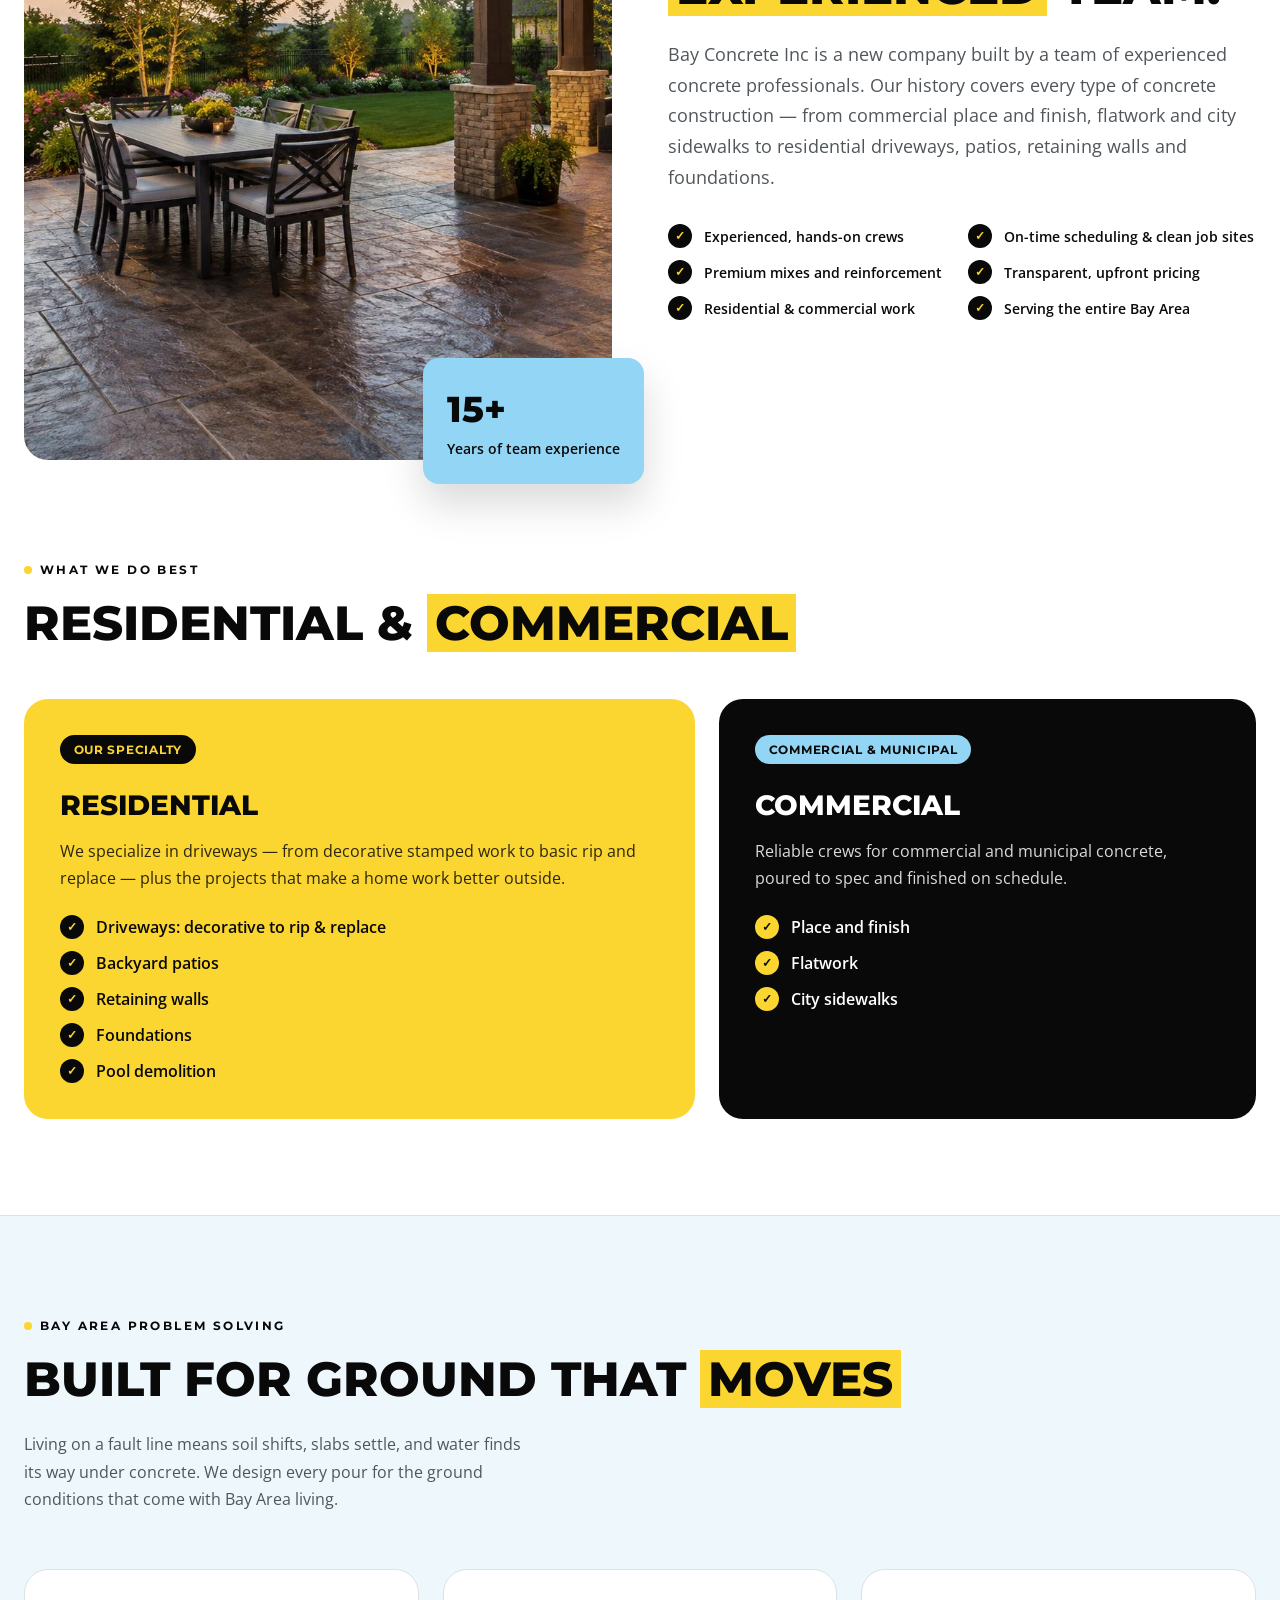
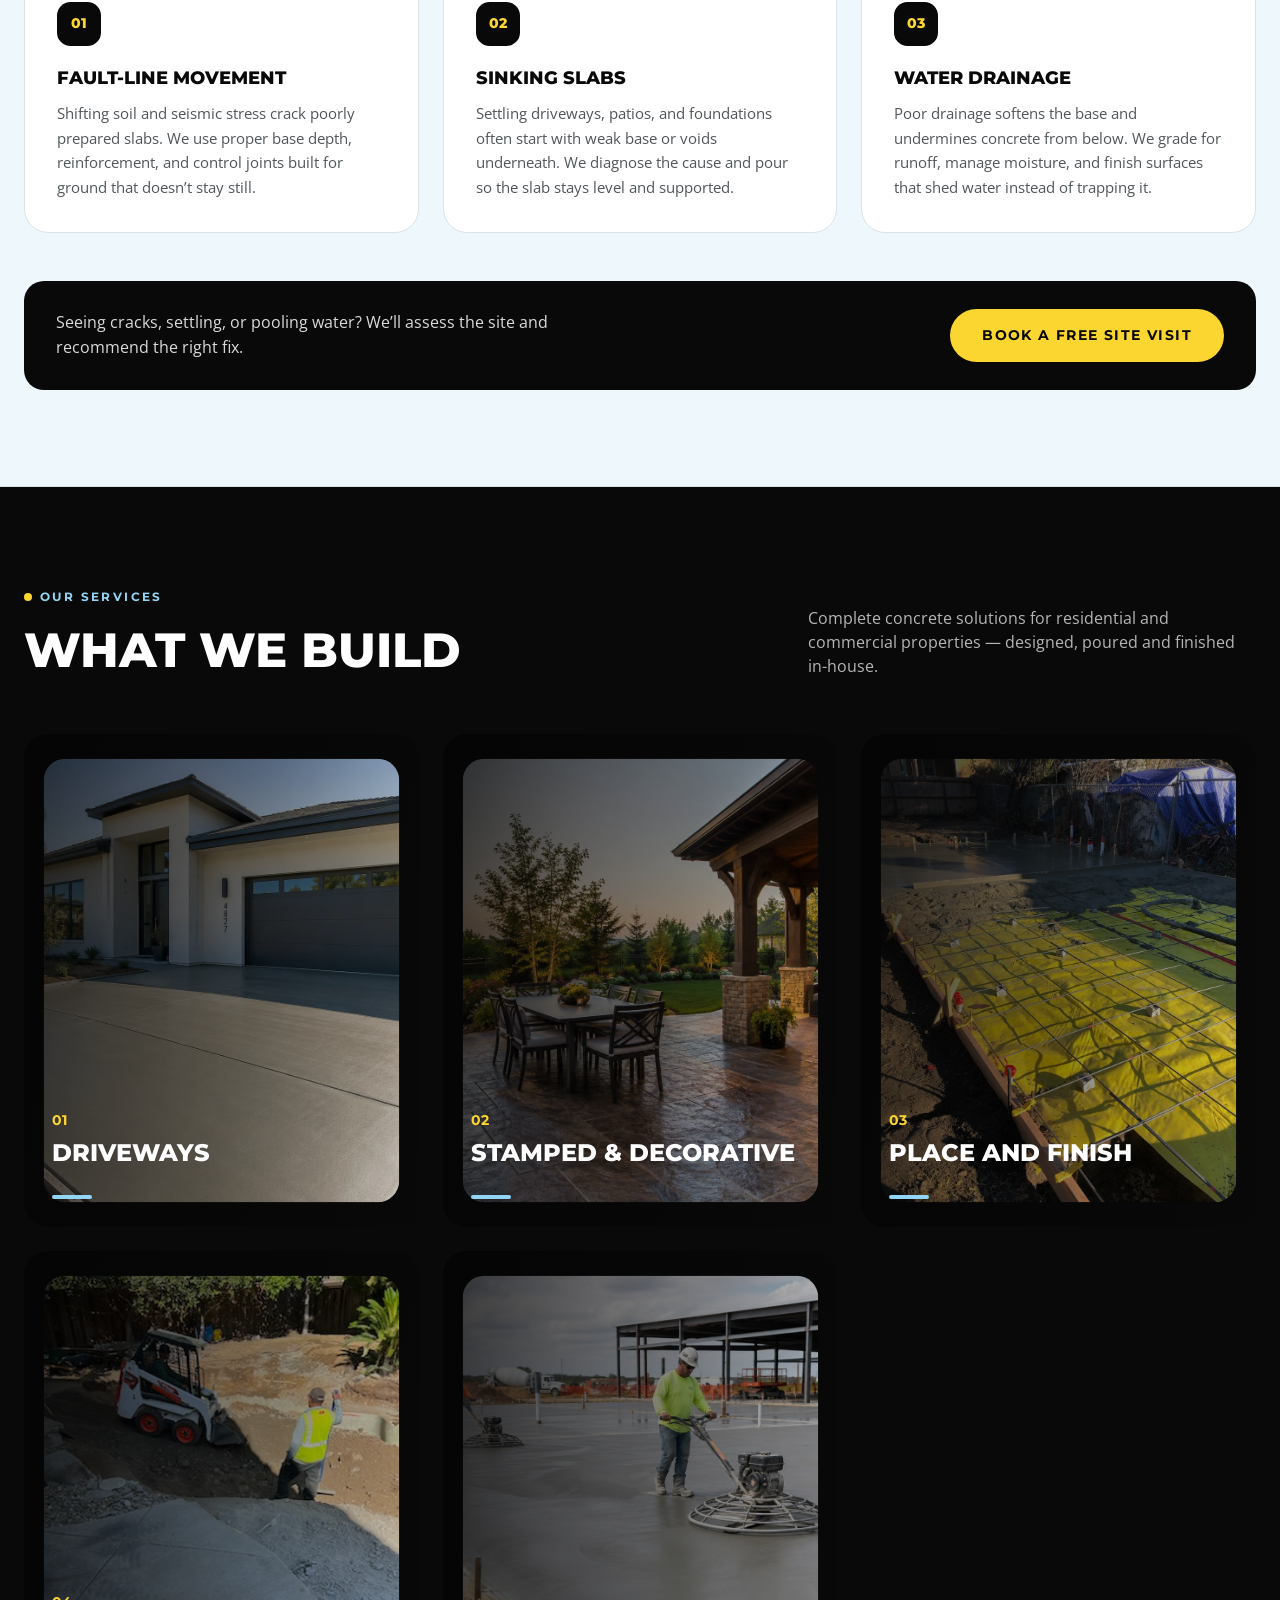
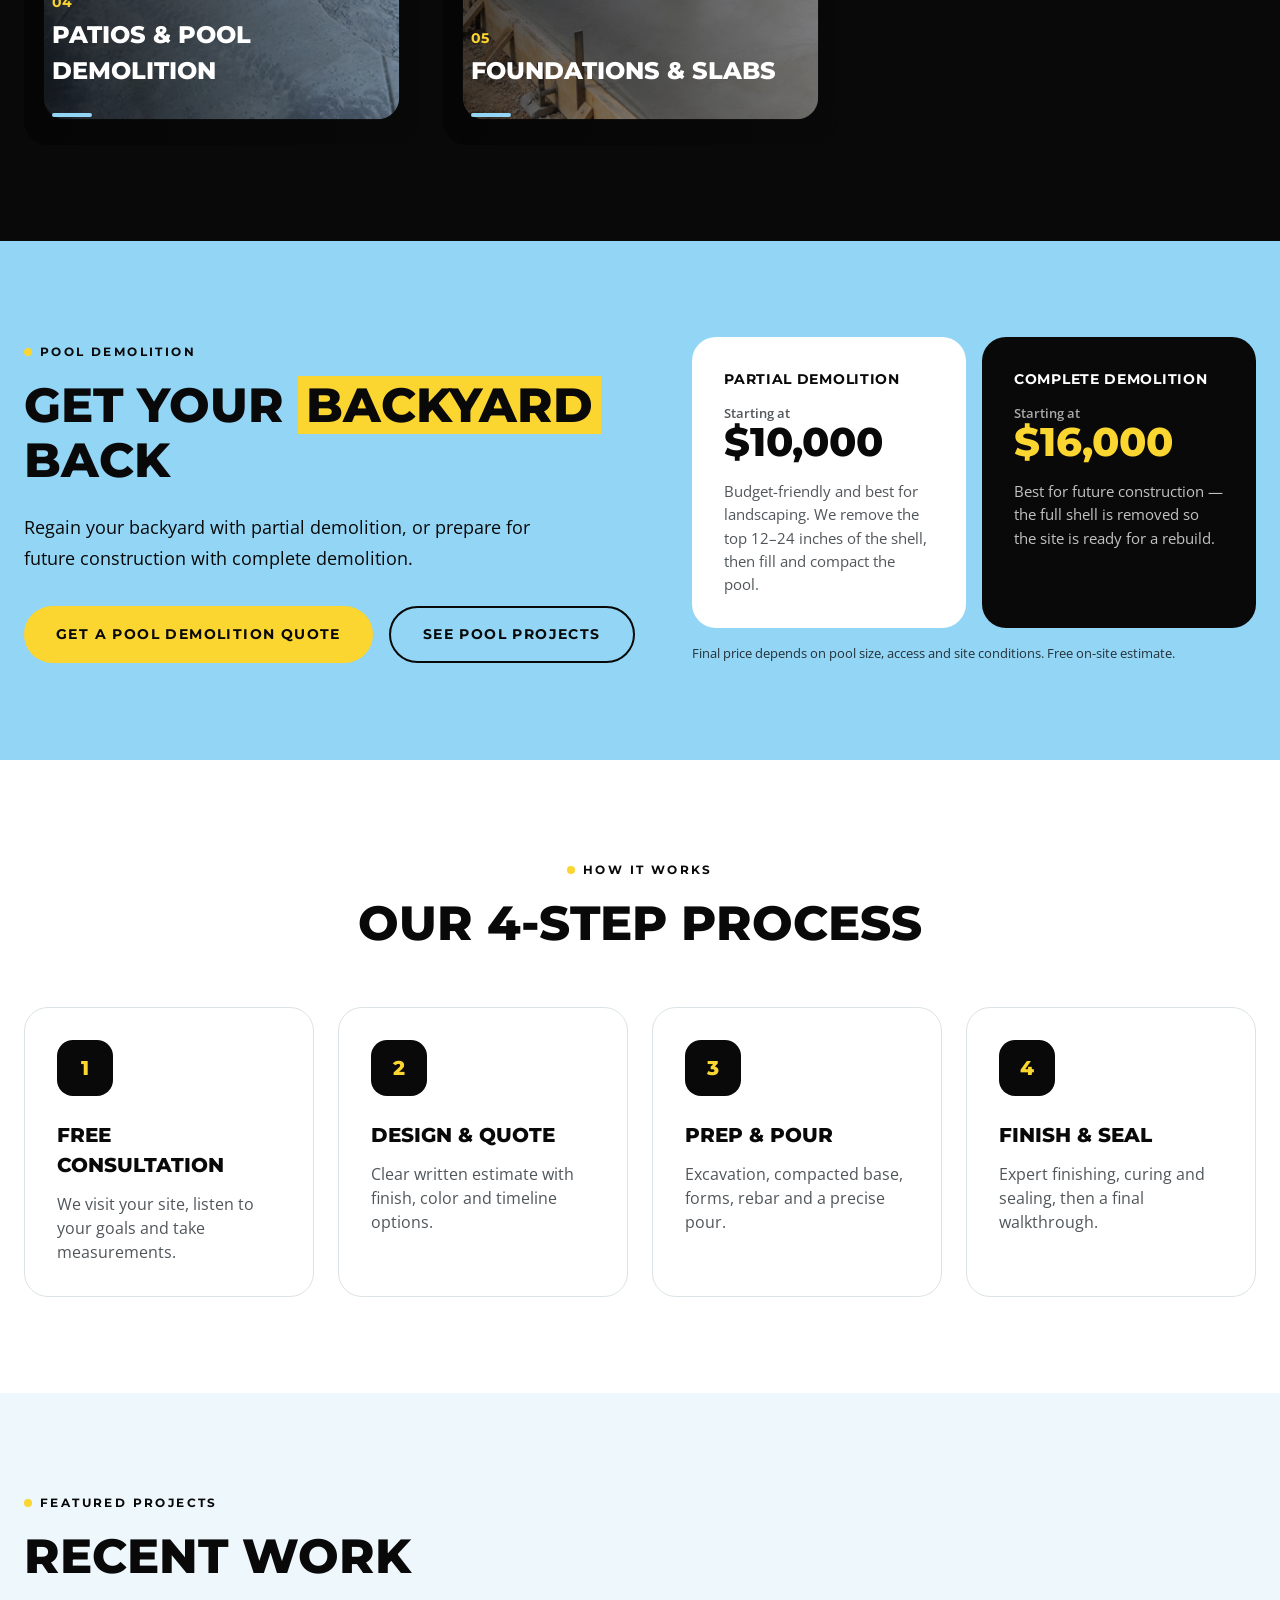
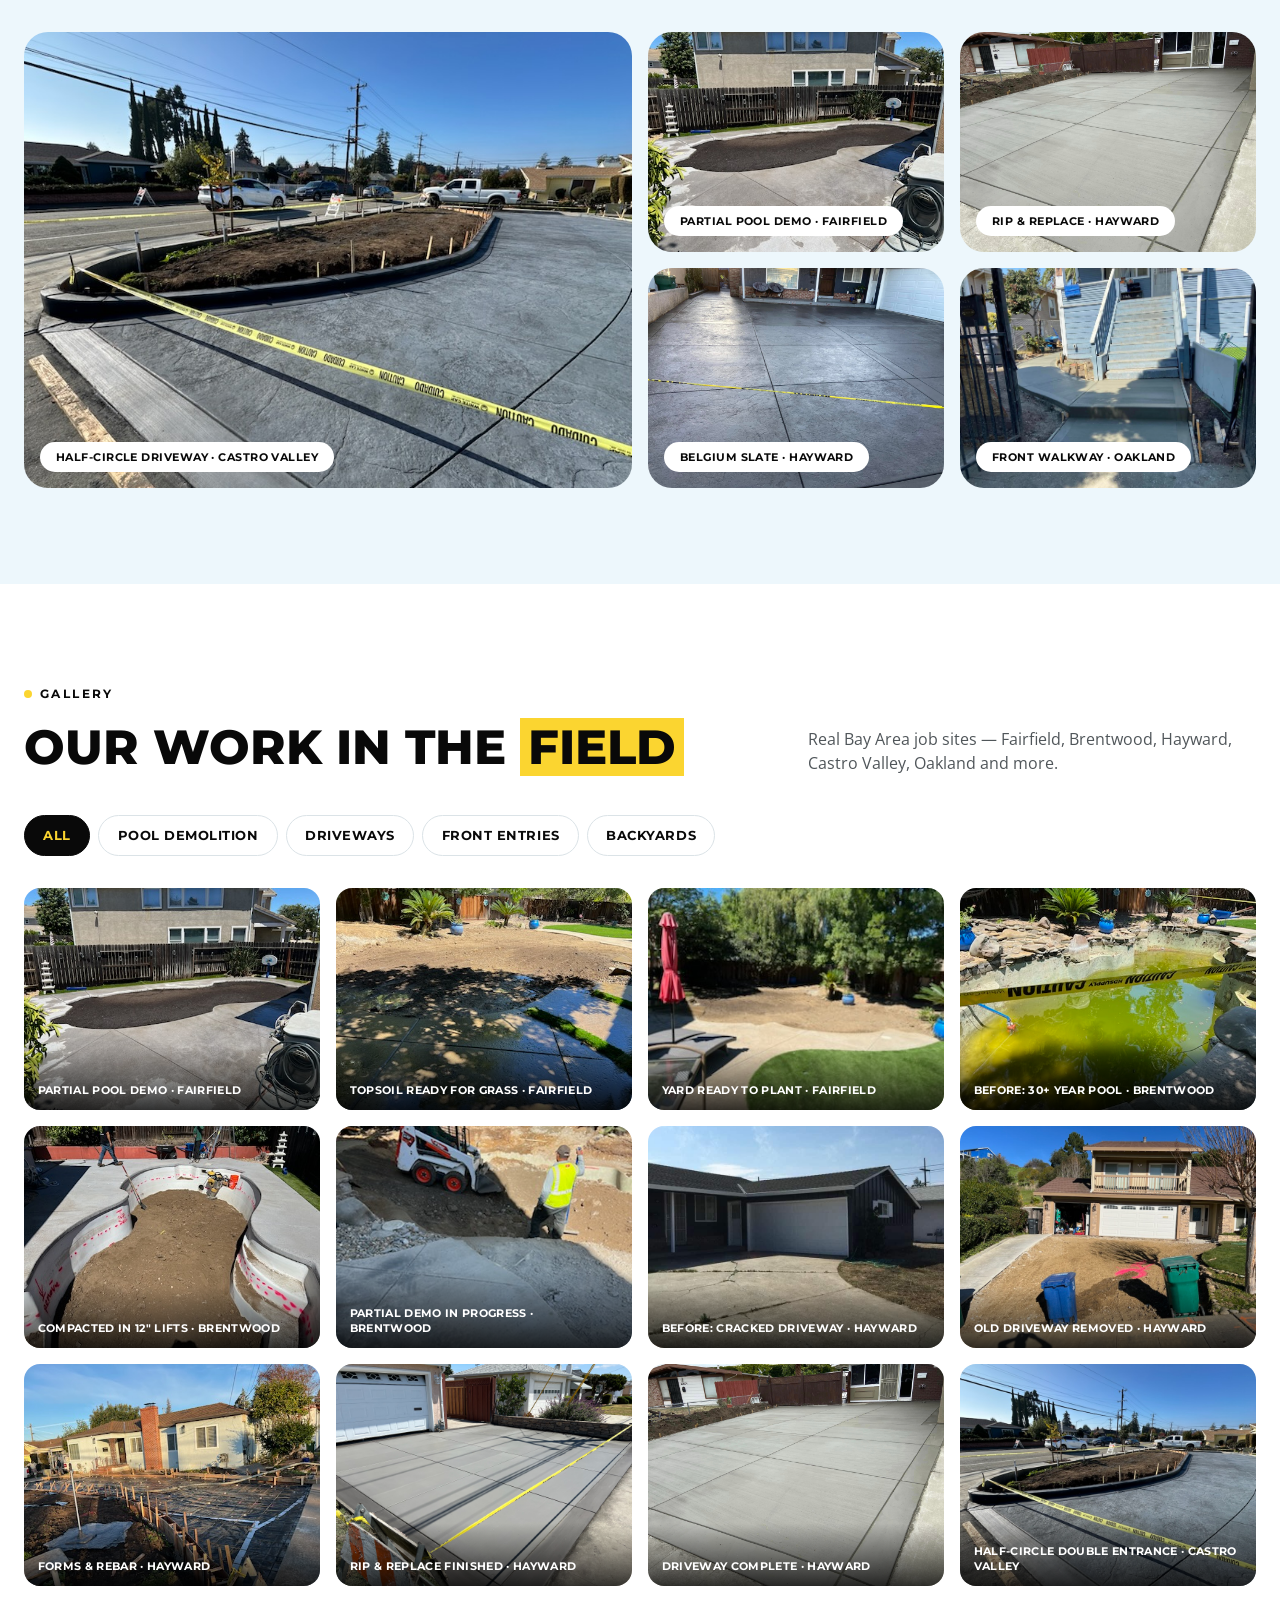
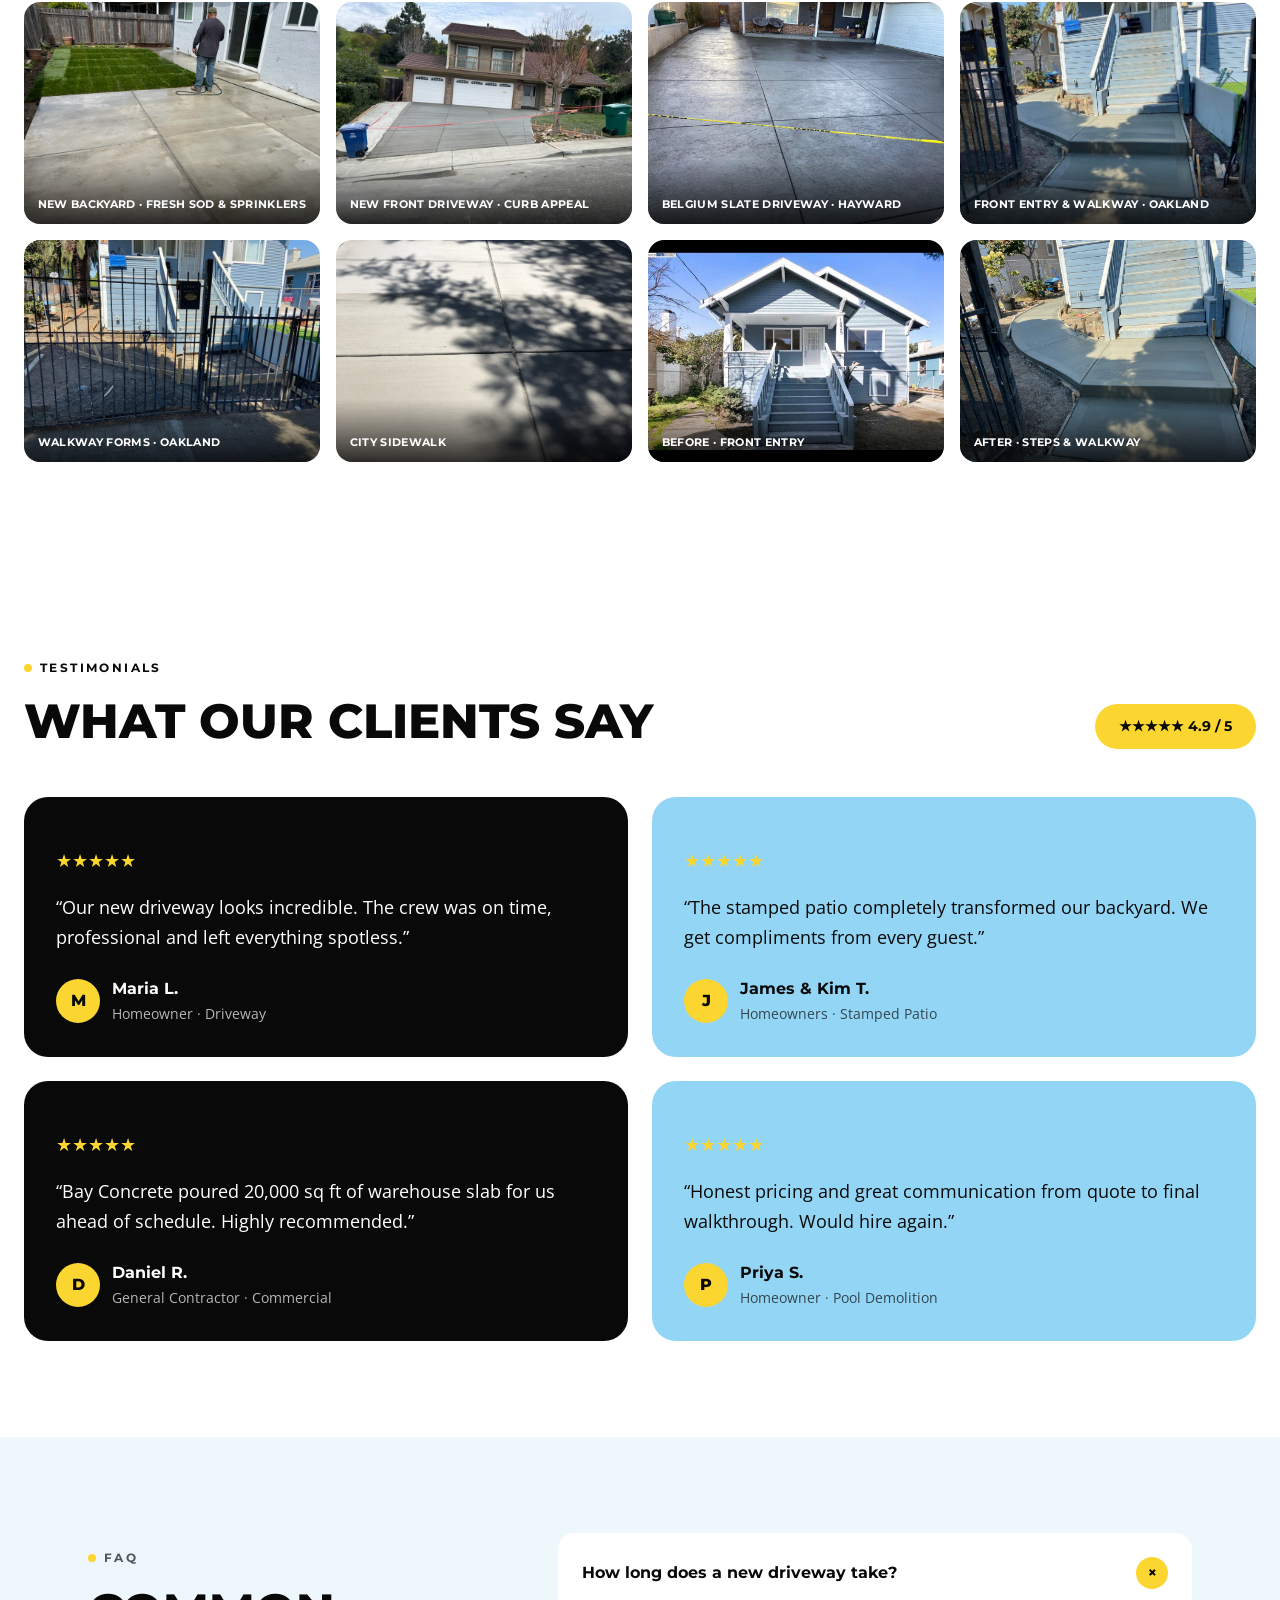
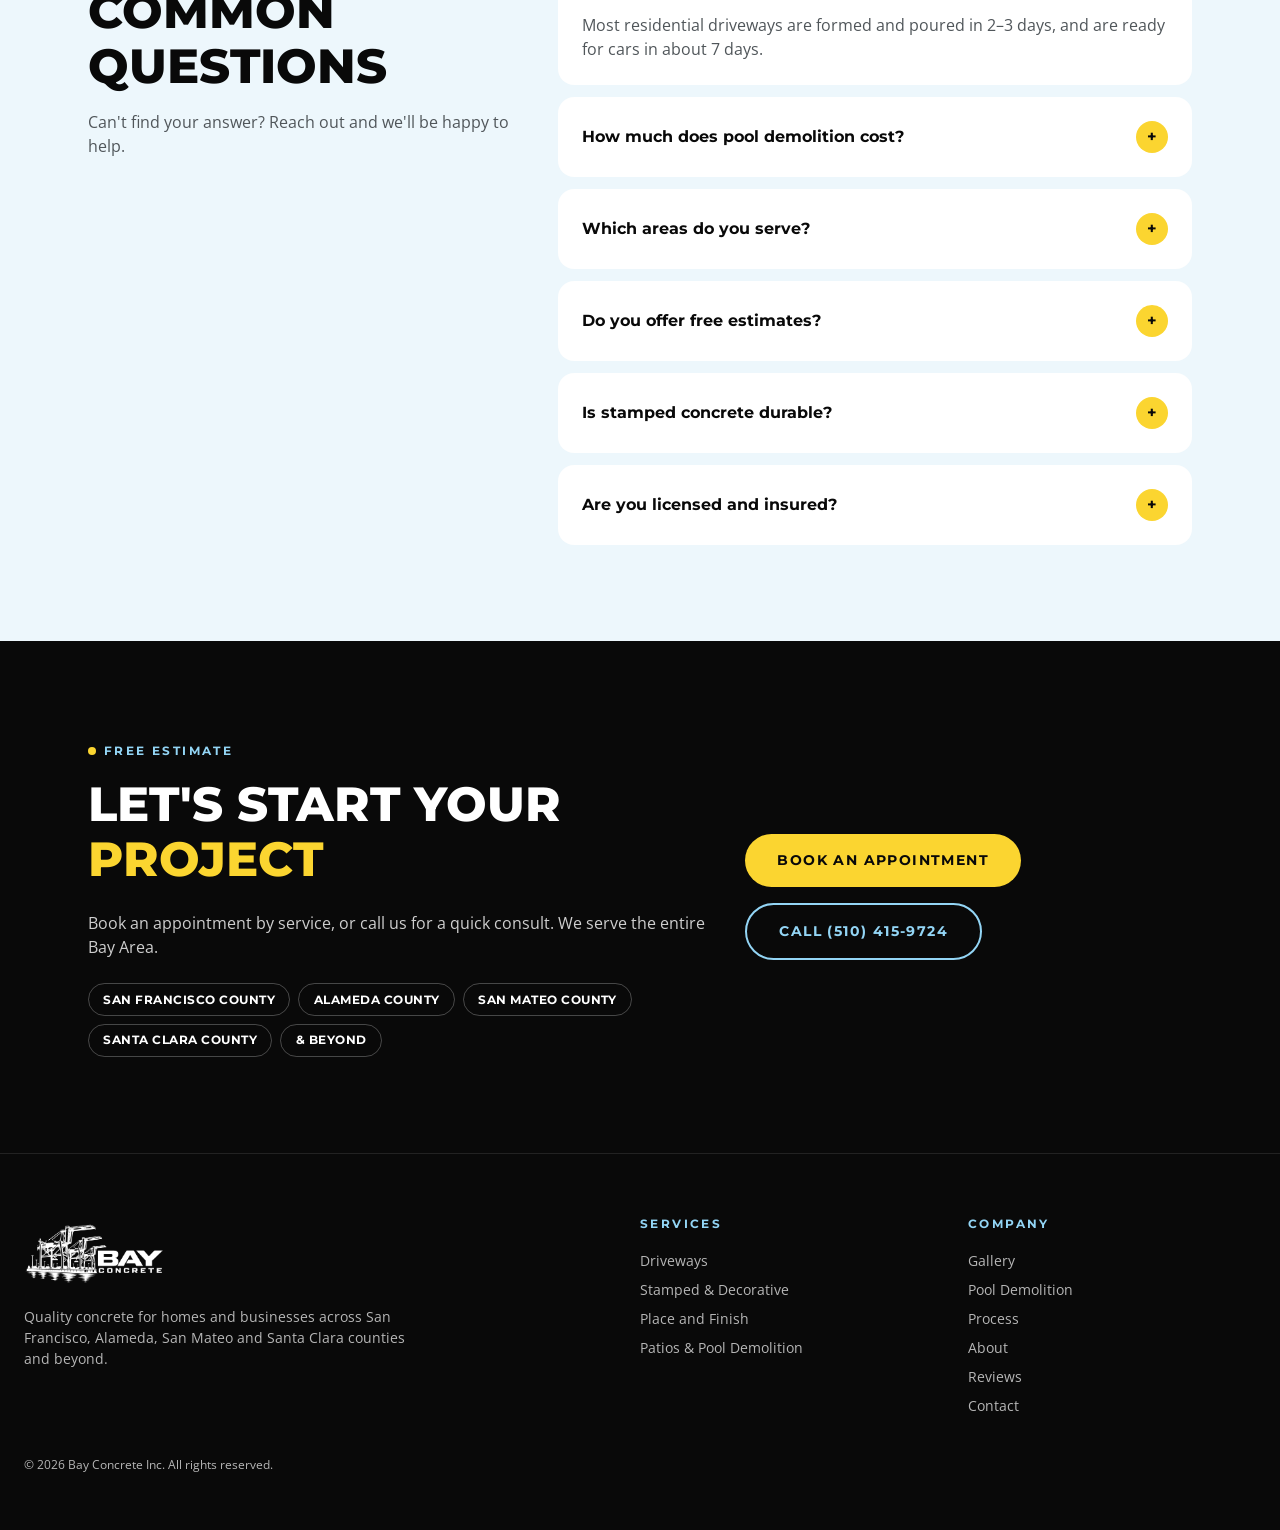
==== commit a6e91aa4: "Update pool pricing to $10k/$16k and swap in client job photos. Co-authored-by: Cursor <cursoragent@" ====
--- a/index.html
+++ b/index.html
@@ -6,7 +6,7 @@
     <title>Bay Concrete Inc | Driveways, Pool Demolition &amp; Concrete Contractor</title>
     <meta
       name="description"
-      content="Bay Concrete Inc builds driveways, patios, retaining walls and foundations, offers partial and complete pool demolition starting at $7,000, and handles commercial place-and-finish work across the Bay Area. Call (510) 415-9724."
+      content="Bay Concrete Inc builds driveways, patios, retaining walls and foundations, offers partial pool demolition from $10,000 and complete demolition from $16,000, and handles commercial place-and-finish work across the Bay Area. Call (510) 415-9724."
     />
     <meta property="og:type" content="website" />
     <meta property="og:title" content="Bay Concrete Inc | Built to Last" />
@@ -22,7 +22,7 @@
       href="https://fonts.googleapis.com/css2?family=Montserrat:wght@400;500;600;700;800&amp;family=Open+Sans:wght@400;600&amp;display=swap"
       rel="stylesheet"
     />
-    <link rel="stylesheet" href="css/styles.css?v=11" />
+    <link rel="stylesheet" href="css/styles.css?v=12" />
   </head>
   <body>
     <div class="topbar">
@@ -280,7 +280,7 @@
               </div>
             </a>
             <a class="service-card" href="/contact?service=Place%20and%20Finish">
-              <img src="assets/place-finish.jpg" alt="Crew placing and finishing a concrete sidewalk" loading="lazy" width="820" height="1025" />
+              <img src="assets/attachments/Ale29.jpg" alt="Place and finish pour with yellow vapor barrier and rebar" loading="lazy" width="820" height="1025" />
               <div class="overlay" aria-hidden="true"></div>
               <div class="body">
                 <span class="num">03</span>
@@ -290,13 +290,13 @@
               </div>
             </a>
             <a class="service-card" href="/contact?service=Patios%20%26%20Pool%20Demolition">
-              <img src="assets/pool-demolition.jpg" alt="Excavator demolishing an old backyard pool" loading="lazy" width="820" height="1025" />
+              <img src="assets/attachments/Ale9.jpg" alt="Crew filling a pool during partial demolition" loading="lazy" width="820" height="1025" />
               <div class="overlay" aria-hidden="true"></div>
               <div class="body">
                 <span class="num">04</span>
                 <h3>Patios &amp; Pool Demolition</h3>
                 <p class="desc">
-                  Backyard patios, plus partial or complete pool demolition starting at $7,000.
+                  Backyard patios, plus partial demolition from $10,000 or complete demolition from $16,000.
                 </p>
                 <div class="bar" aria-hidden="true"></div>
               </div>
@@ -322,7 +322,7 @@
             <h2 class="section-title">Get your <span class="hl">backyard</span> back</h2>
             <p class="pool-lead">
               Regain your backyard with partial demolition, or prepare for future construction with complete
-              demolition. Starting at $7,000.
+              demolition.
             </p>
             <div class="pool-actions">
               <a class="btn btn-primary" href="/contact?service=Patios%20%26%20Pool%20Demolition">
@@ -334,13 +334,18 @@
           <div class="pool-plans">
             <article class="pool-plan">
               <p class="pool-plan-name">Partial demolition</p>
-              <p class="pool-plan-price"><span>Starting at</span>$7,000</p>
-              <p class="pool-plan-desc">Regain your backyard from an outdated or unused pool.</p>
+              <p class="pool-plan-price"><span>Starting at</span>$10,000</p>
+              <p class="pool-plan-desc">
+                Budget-friendly and best for landscaping. We remove the top 12–24 inches of the shell, then fill
+                and compact the pool.
+              </p>
             </article>
             <article class="pool-plan pool-plan-featured">
               <p class="pool-plan-name">Complete demolition</p>
-              <p class="pool-plan-price"><span>Starting at</span>$7,000</p>
-              <p class="pool-plan-desc">Prepare the site for future construction or a full rebuild.</p>
+              <p class="pool-plan-price"><span>Starting at</span>$16,000</p>
+              <p class="pool-plan-desc">
+                Best for future construction — the full shell is removed so the site is ready for a rebuild.
+              </p>
             </article>
             <p class="pool-note">Final price depends on pool size, access and site conditions. Free on-site estimate.</p>
           </div>
@@ -574,6 +579,34 @@
             />
             <span>Walkway forms · Oakland</span>
           </button>
+
+          <!-- City sidewalk place-and-finish -->
+          <button type="button" class="gallery-item" data-category="driveways">
+            <img
+              src="assets/attachments/Ale28.jpg"
+              alt="City sidewalk place and finish"
+              loading="lazy"
+            />
+            <span>City sidewalk</span>
+          </button>
+
+          <!-- Front entry before / after — house #1925 -->
+          <button type="button" class="gallery-item" data-category="frontends">
+            <img
+              src="assets/attachments/Ale31.jpg"
+              alt="Before — front entry at house 1925"
+              loading="lazy"
+            />
+            <span>Before · front entry</span>
+          </button>
+          <button type="button" class="gallery-item" data-category="frontends">
+            <img
+              src="assets/attachments/ALe30.jpg"
+              alt="After — new steps and walkway at house 1925"
+              loading="lazy"
+            />
+            <span>After · steps &amp; walkway</span>
+          </button>
         </div>
       </section>
 
@@ -665,8 +698,9 @@
                 <span class="faq-icon" aria-hidden="true">+</span>
               </button>
               <p class="faq-answer">
-                We offer partial demolition to help you regain your backyard, and complete demolition to prepare
-                for future construction. Pool demolition starts at $7,000. We confirm exact pricing after a free
+                Partial demolition starts at $10,000 — budget-friendly and best for landscaping; we remove the
+                top 12–24 inches of the shell, then fill and compact. Complete demolition starts at $16,000 —
+                best for future construction, with the full shell removed. We confirm exact pricing after a free
                 site visit.
               </p>
             </div>
@@ -766,6 +800,6 @@
       <p class="container copyright">© <span id="year"></span> Bay Concrete Inc. All rights reserved.</p>
     </footer>
 
-    <script src="js/main.js?v=11"></script>
+    <script src="js/main.js?v=12"></script>
   </body>
 </html>
